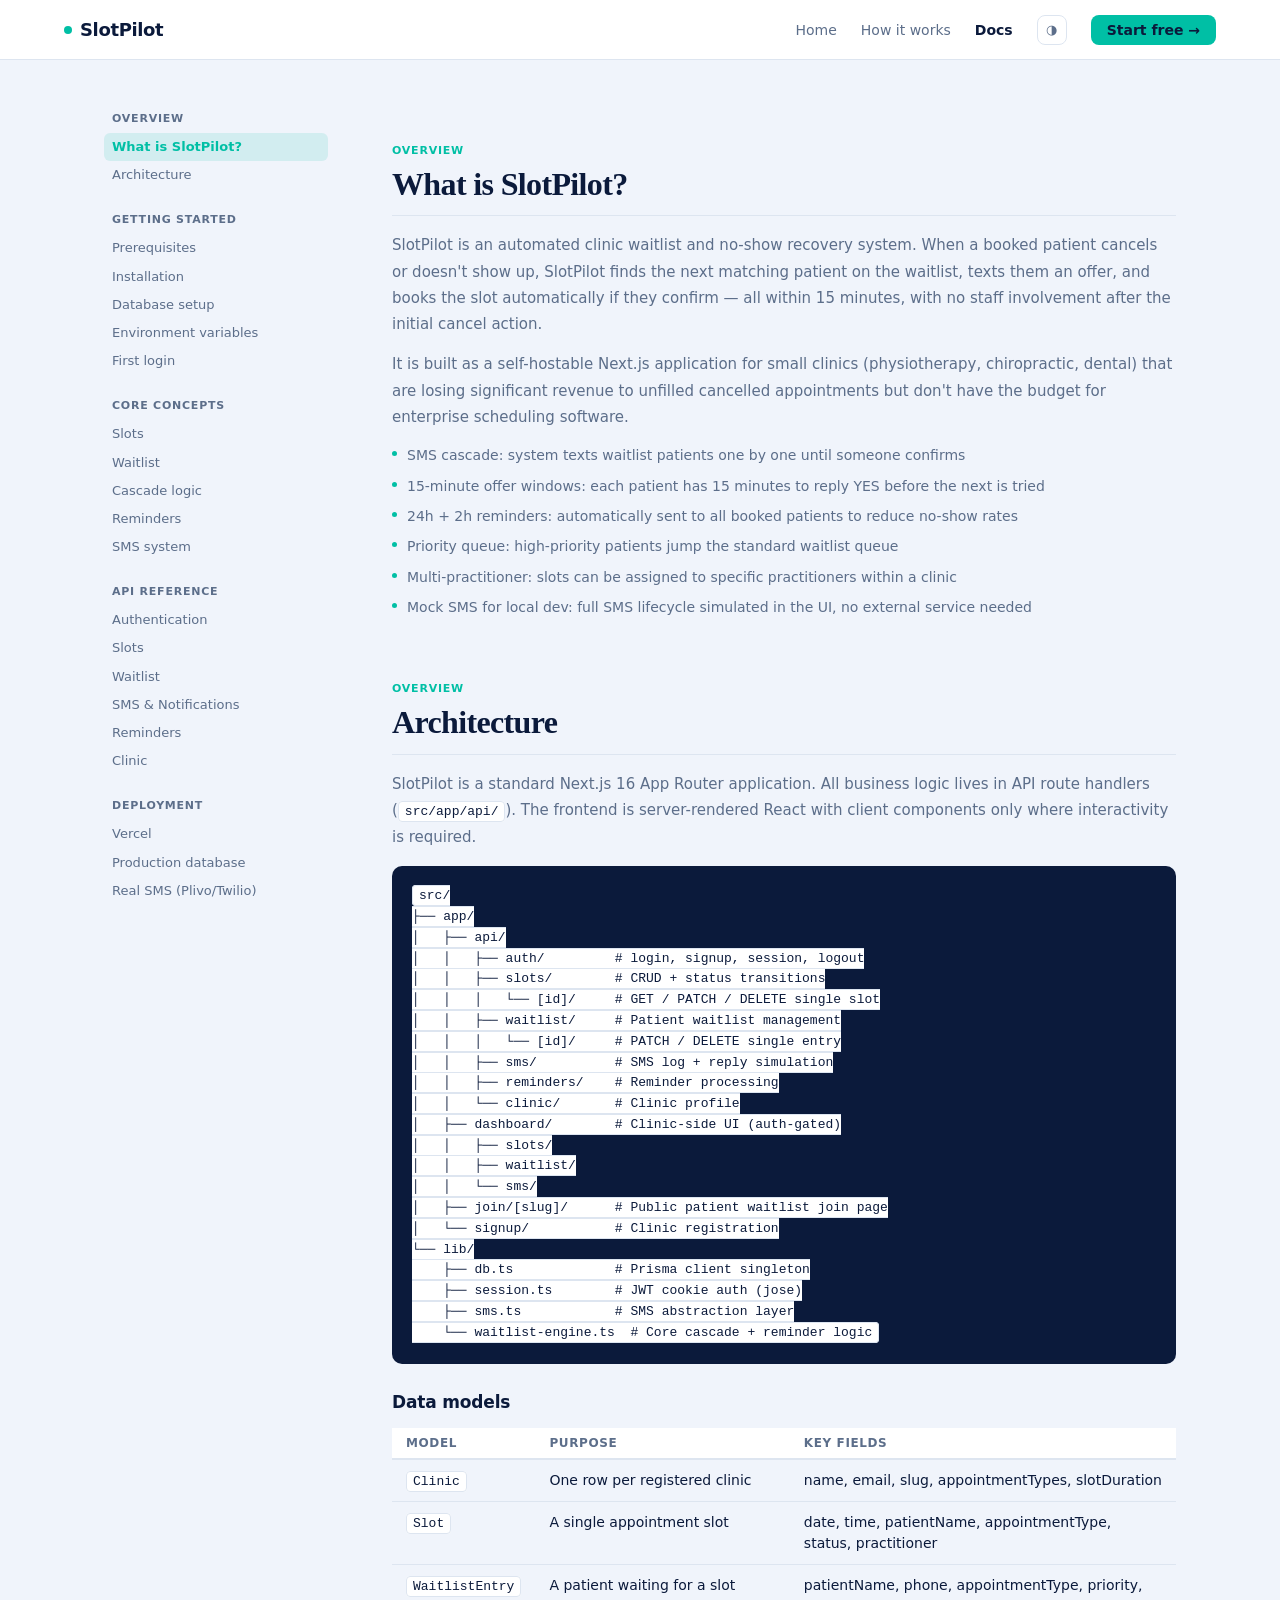
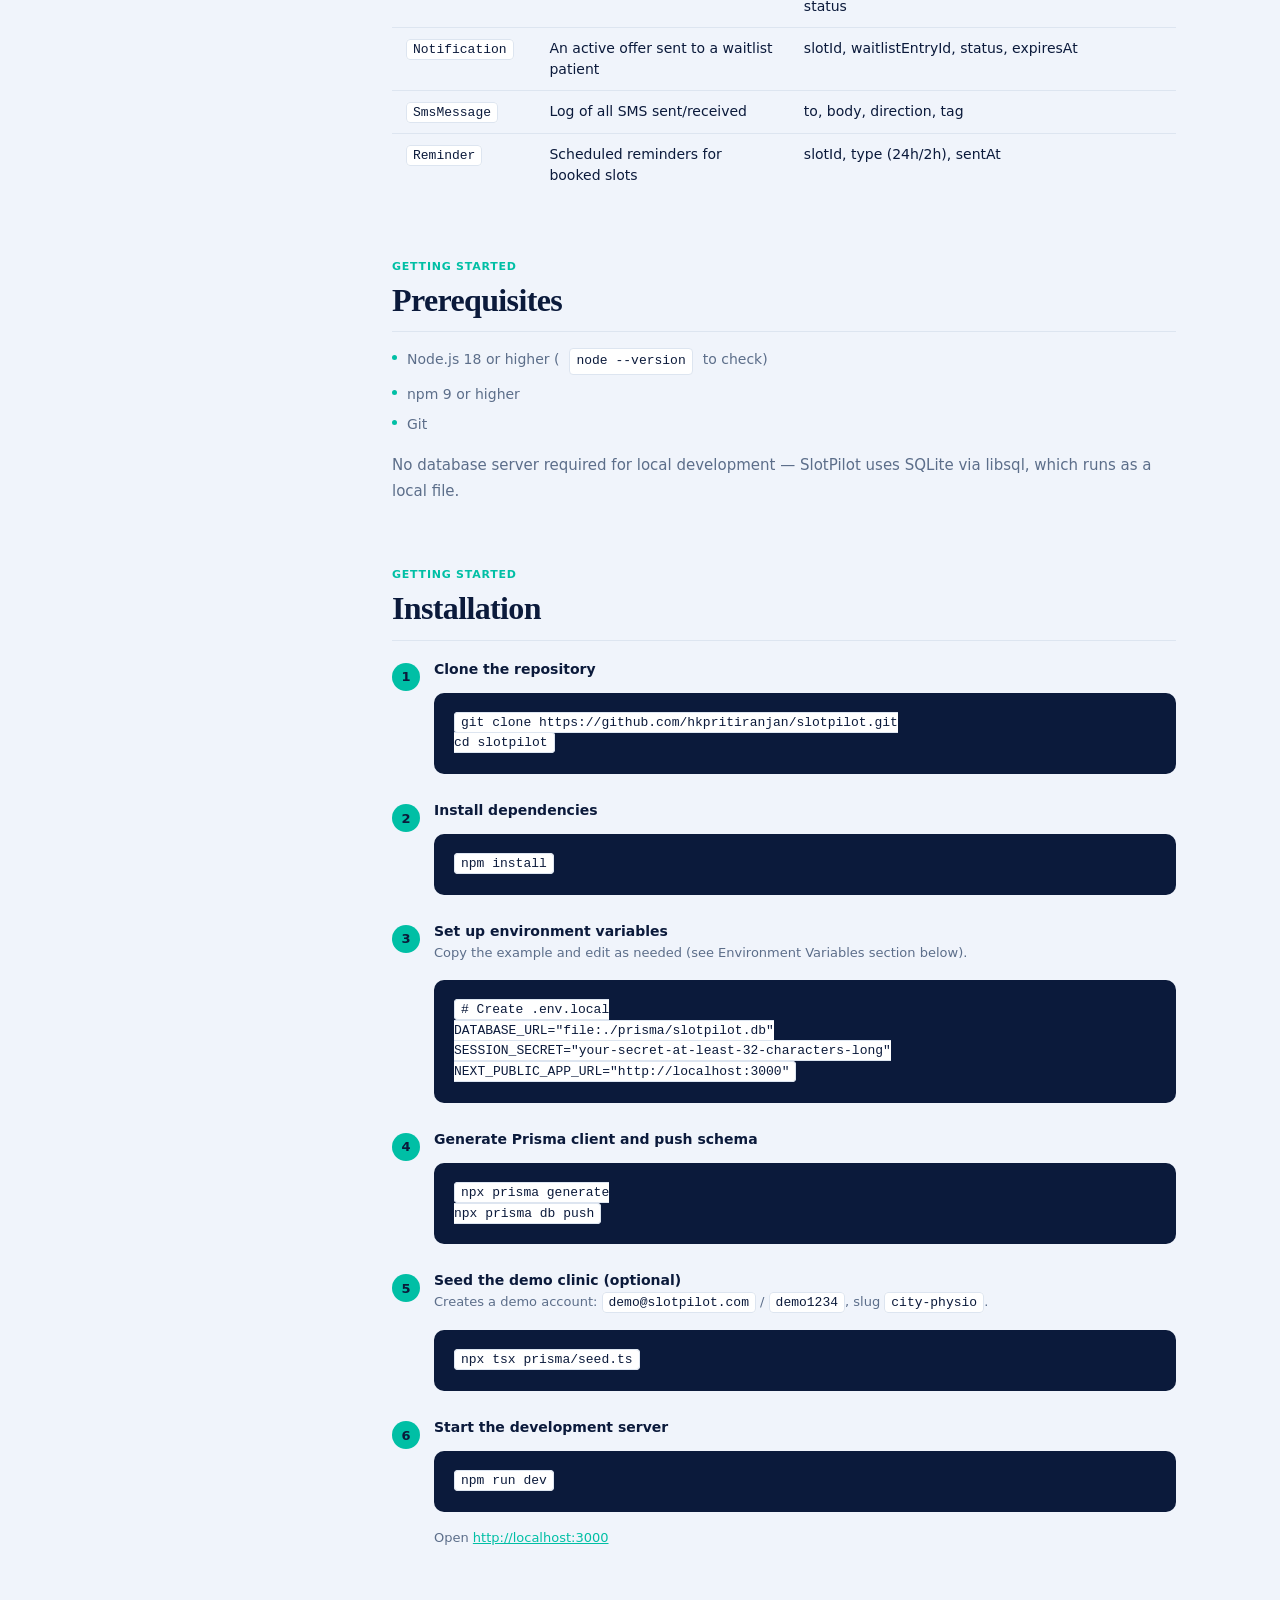
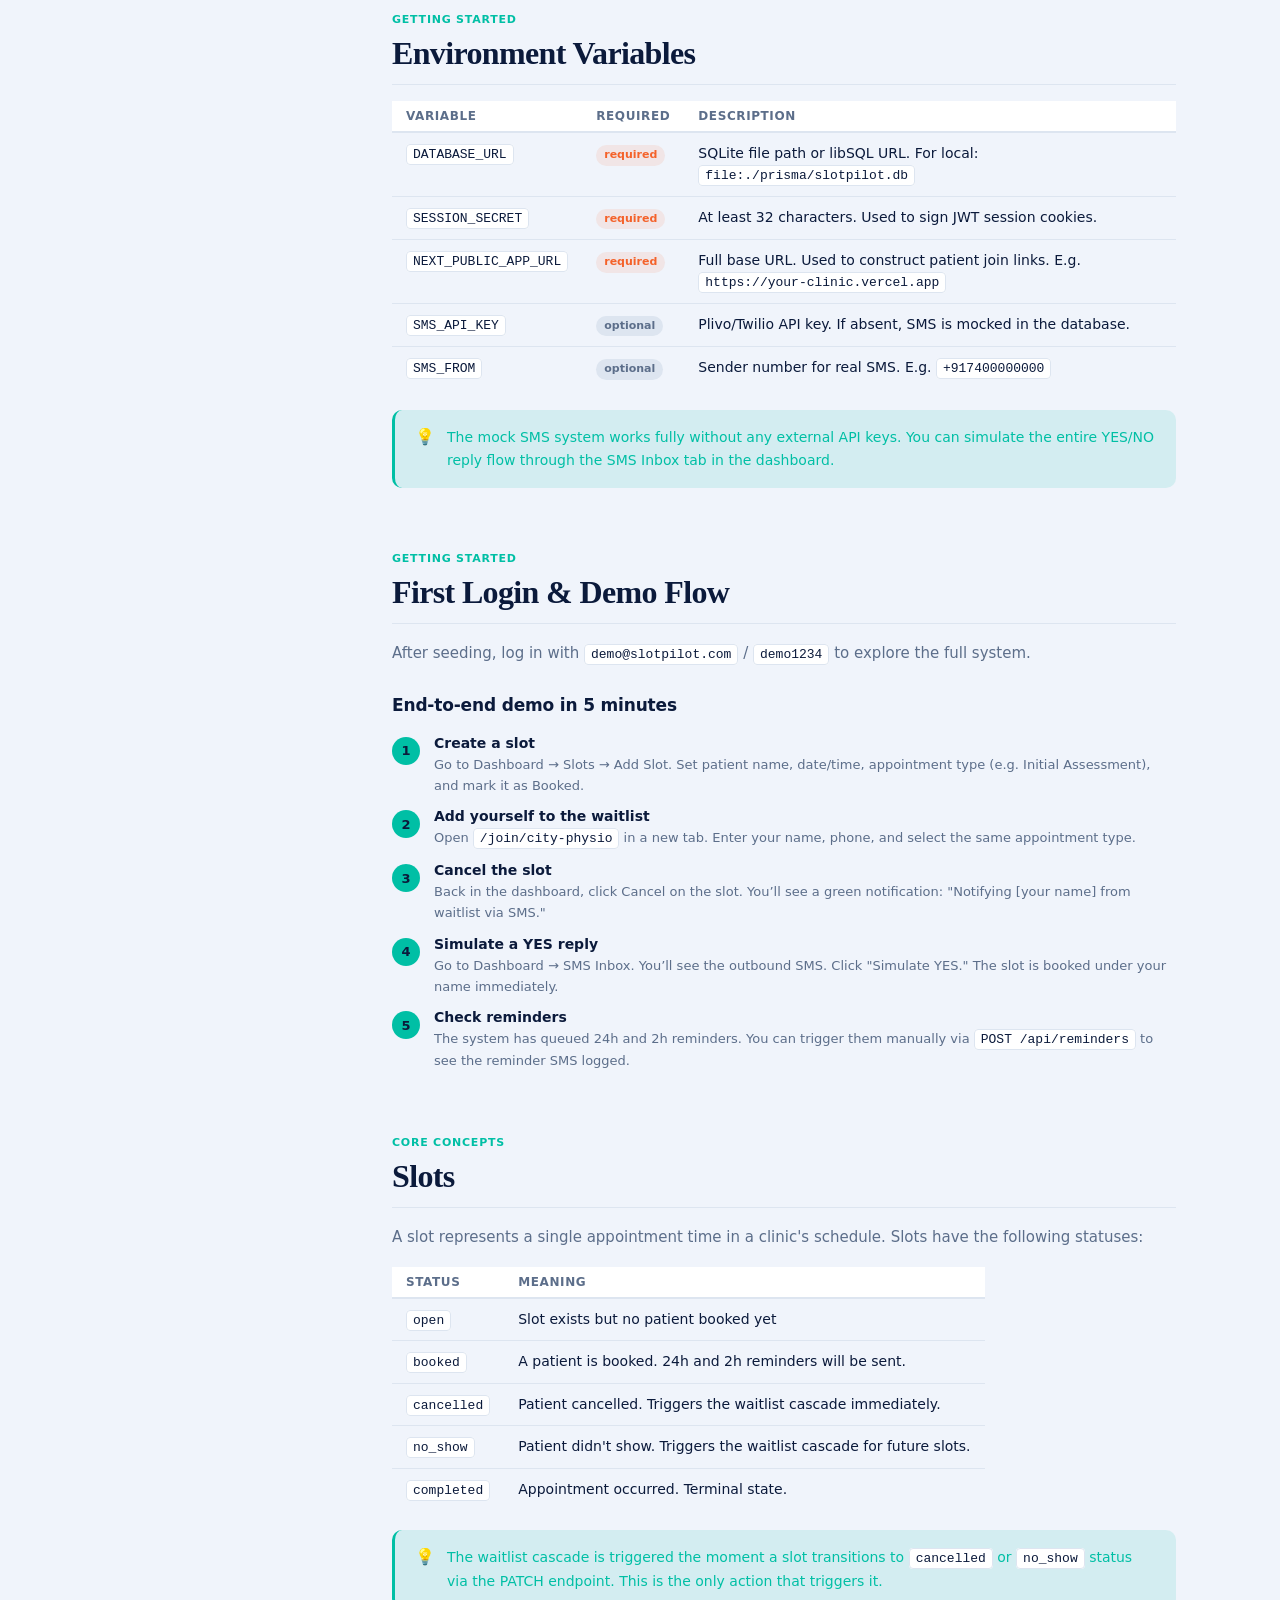
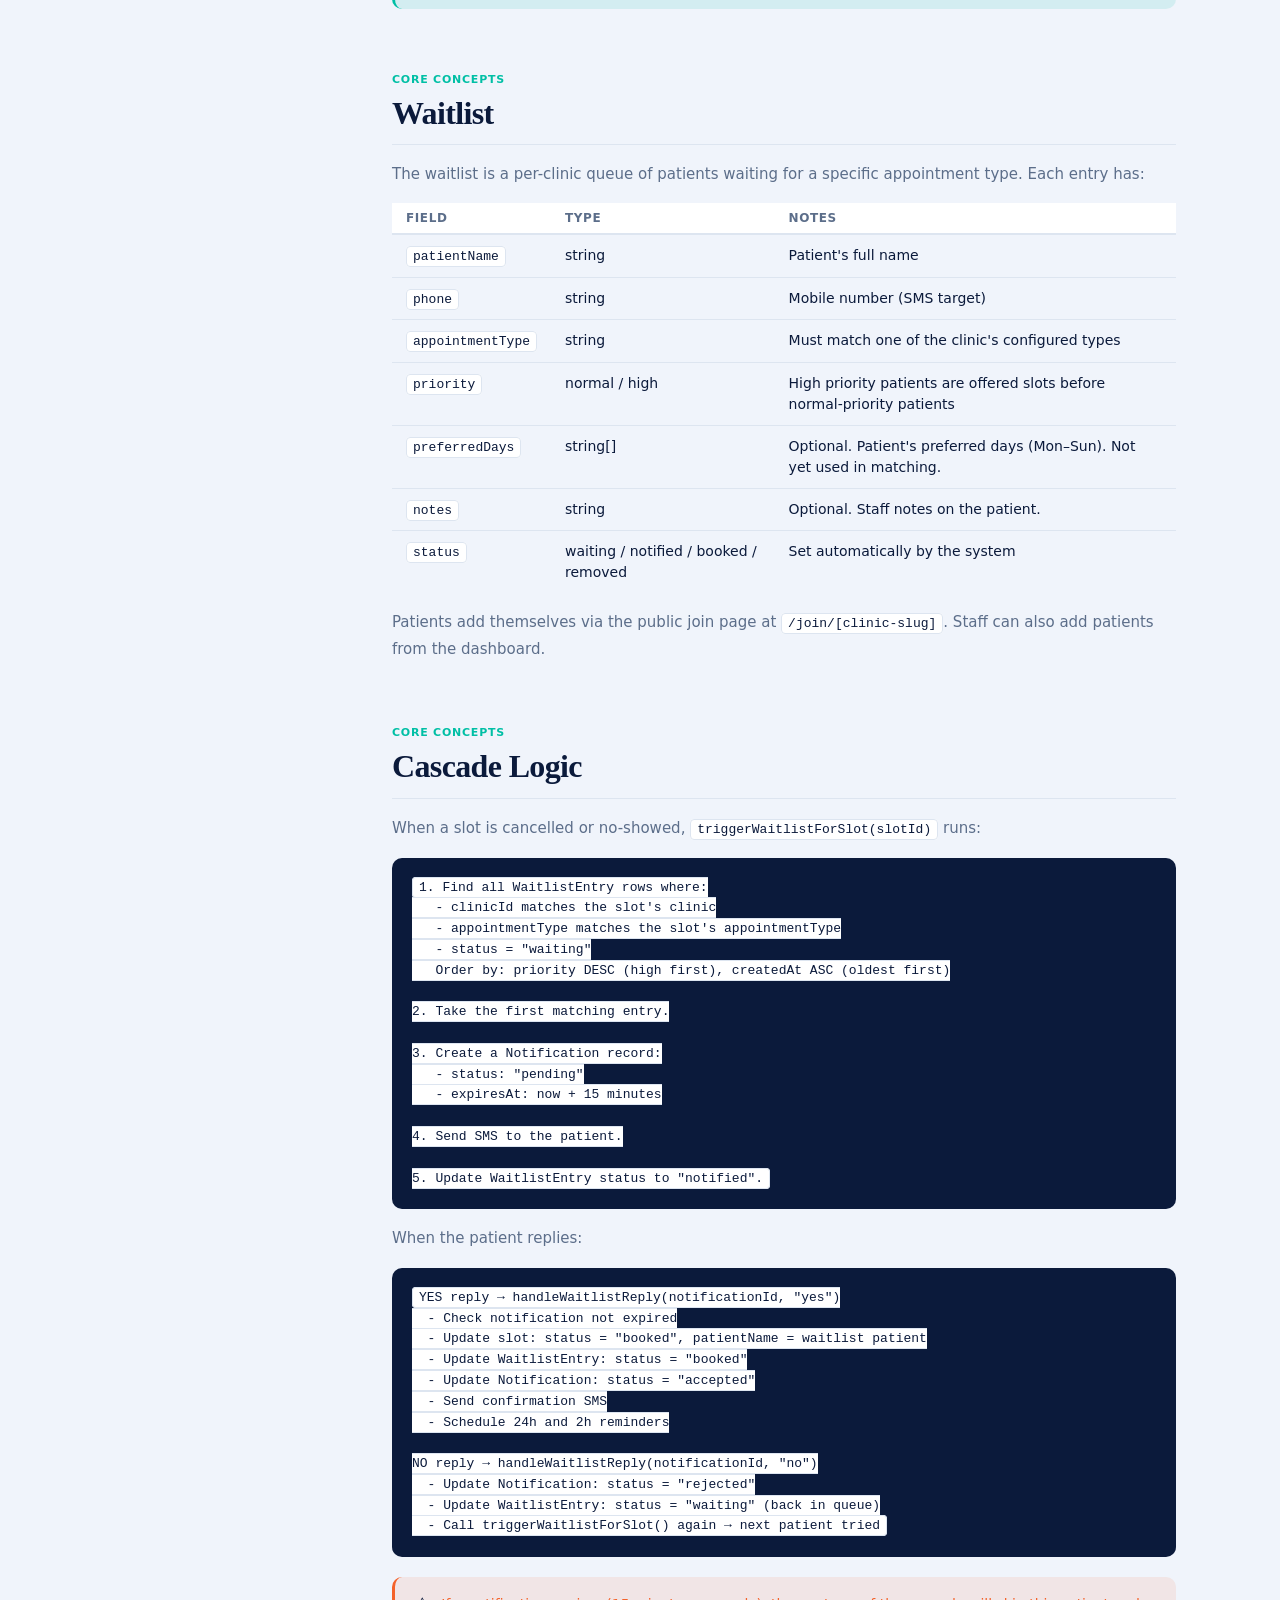
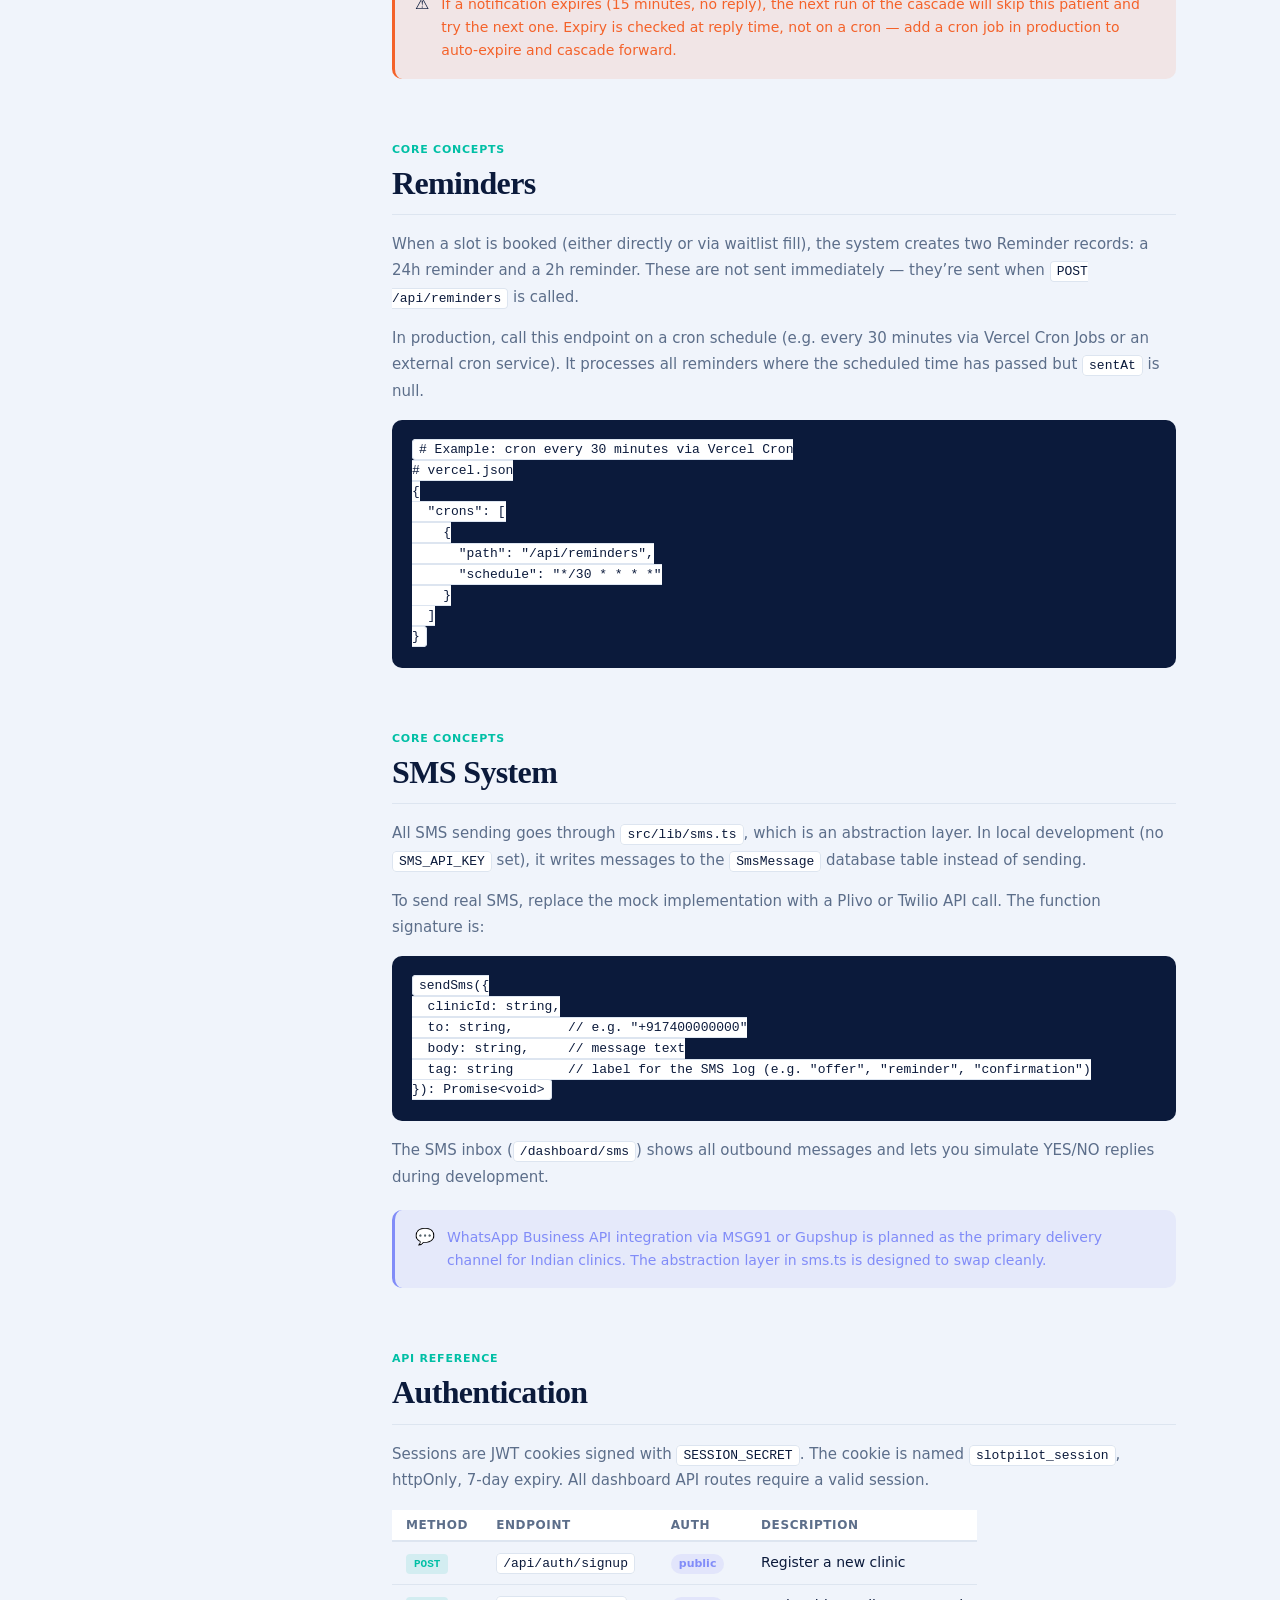
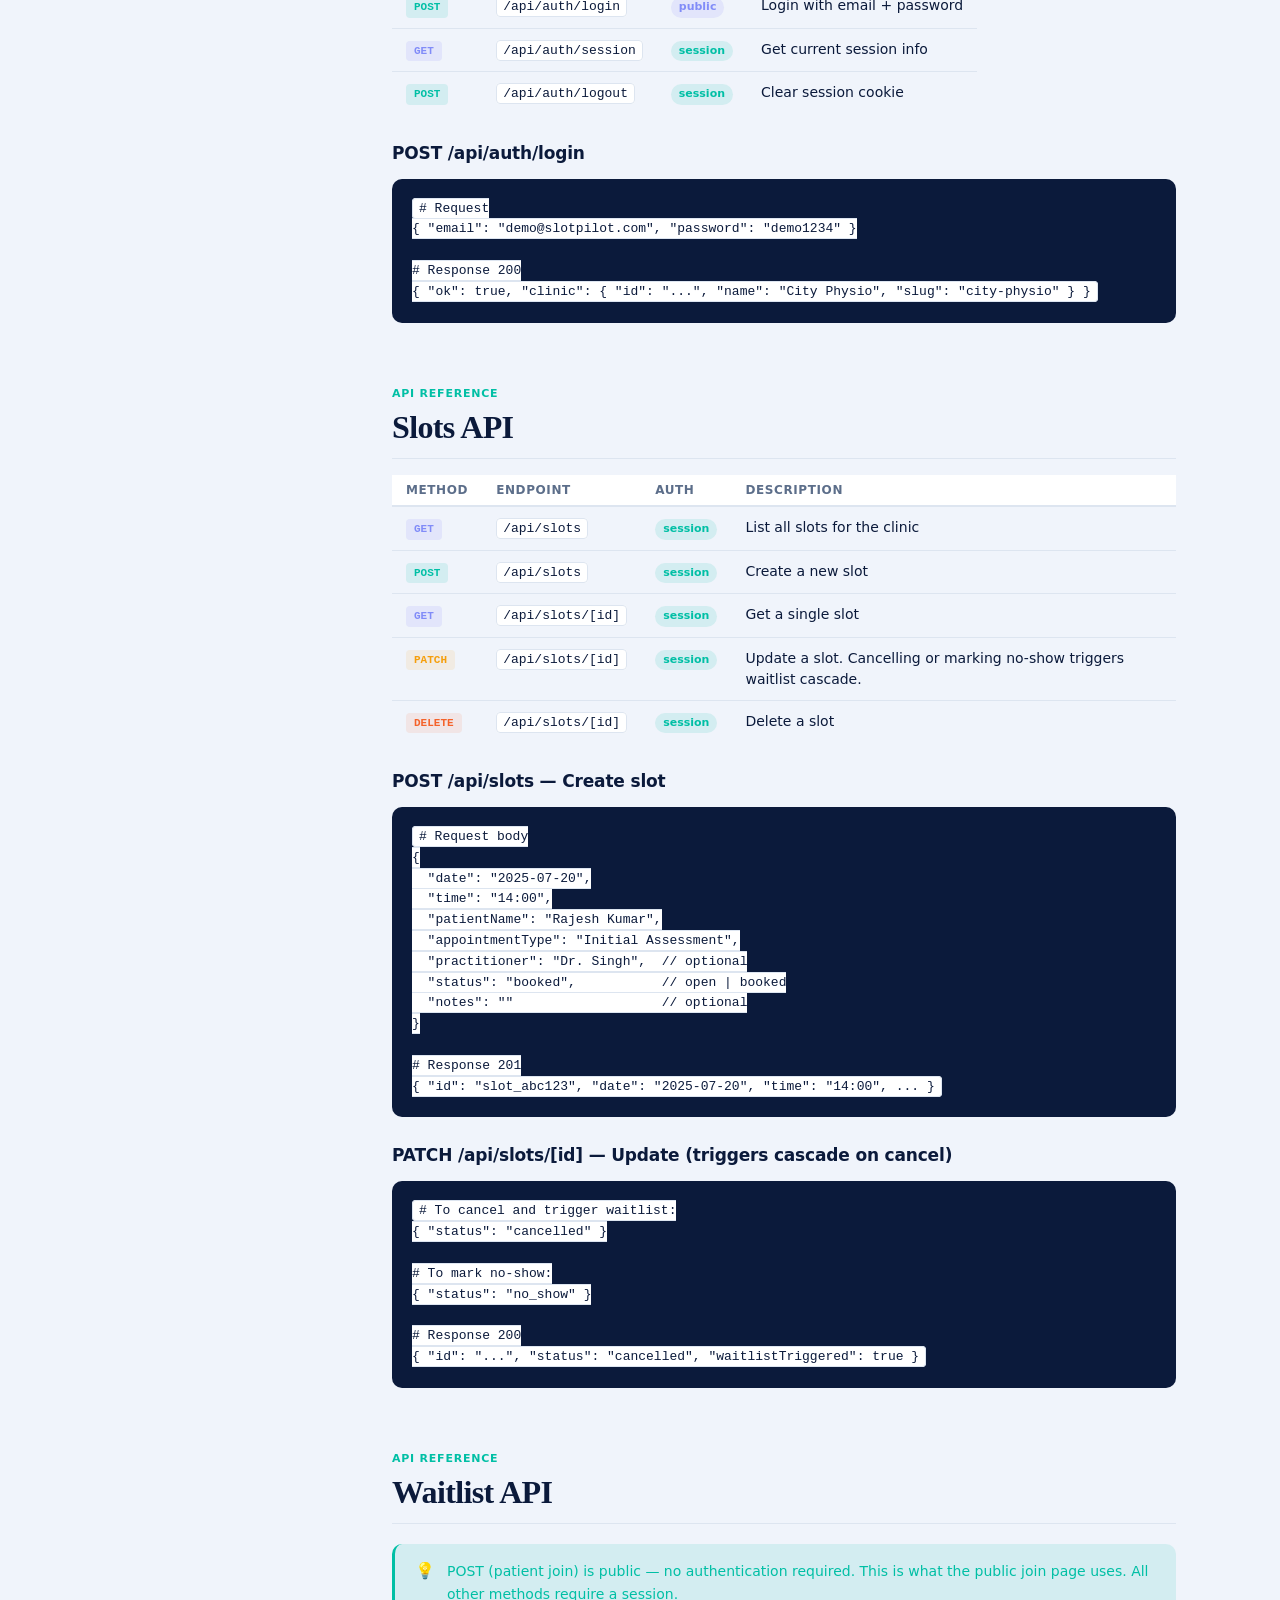
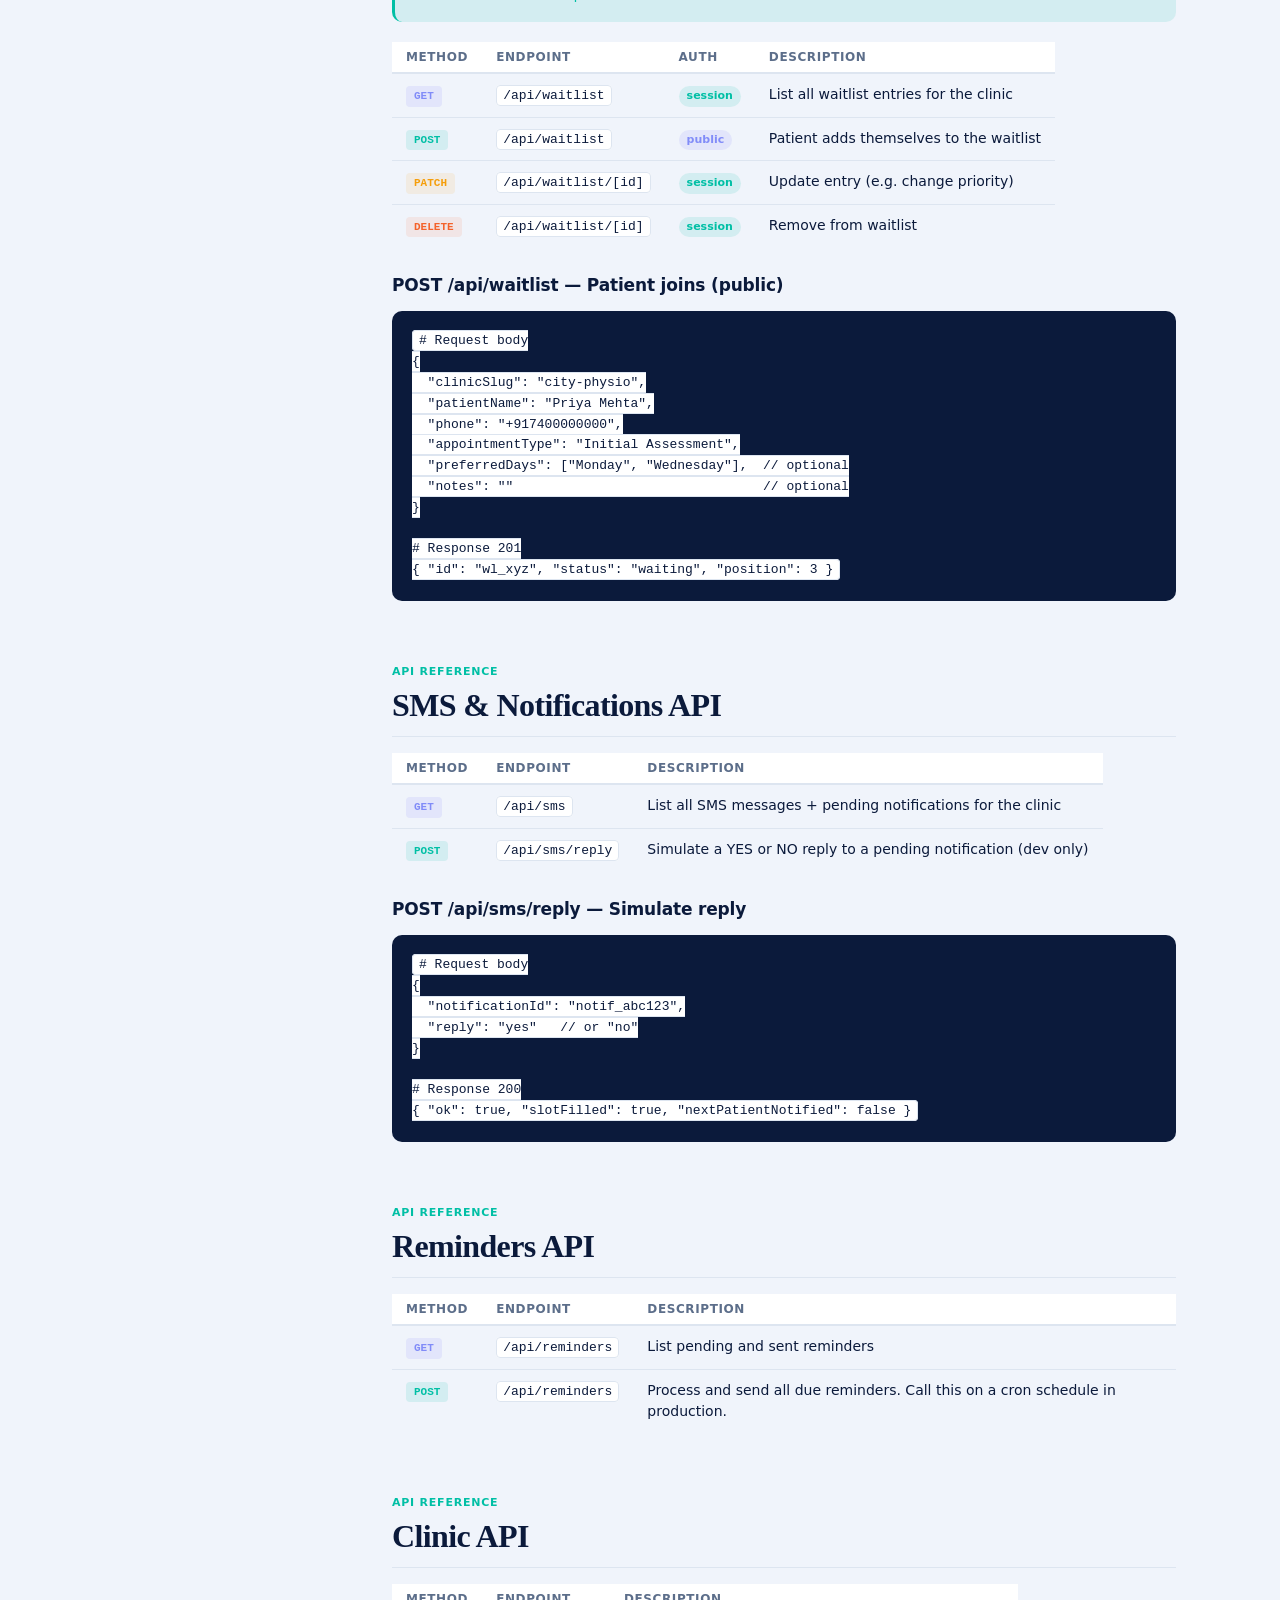
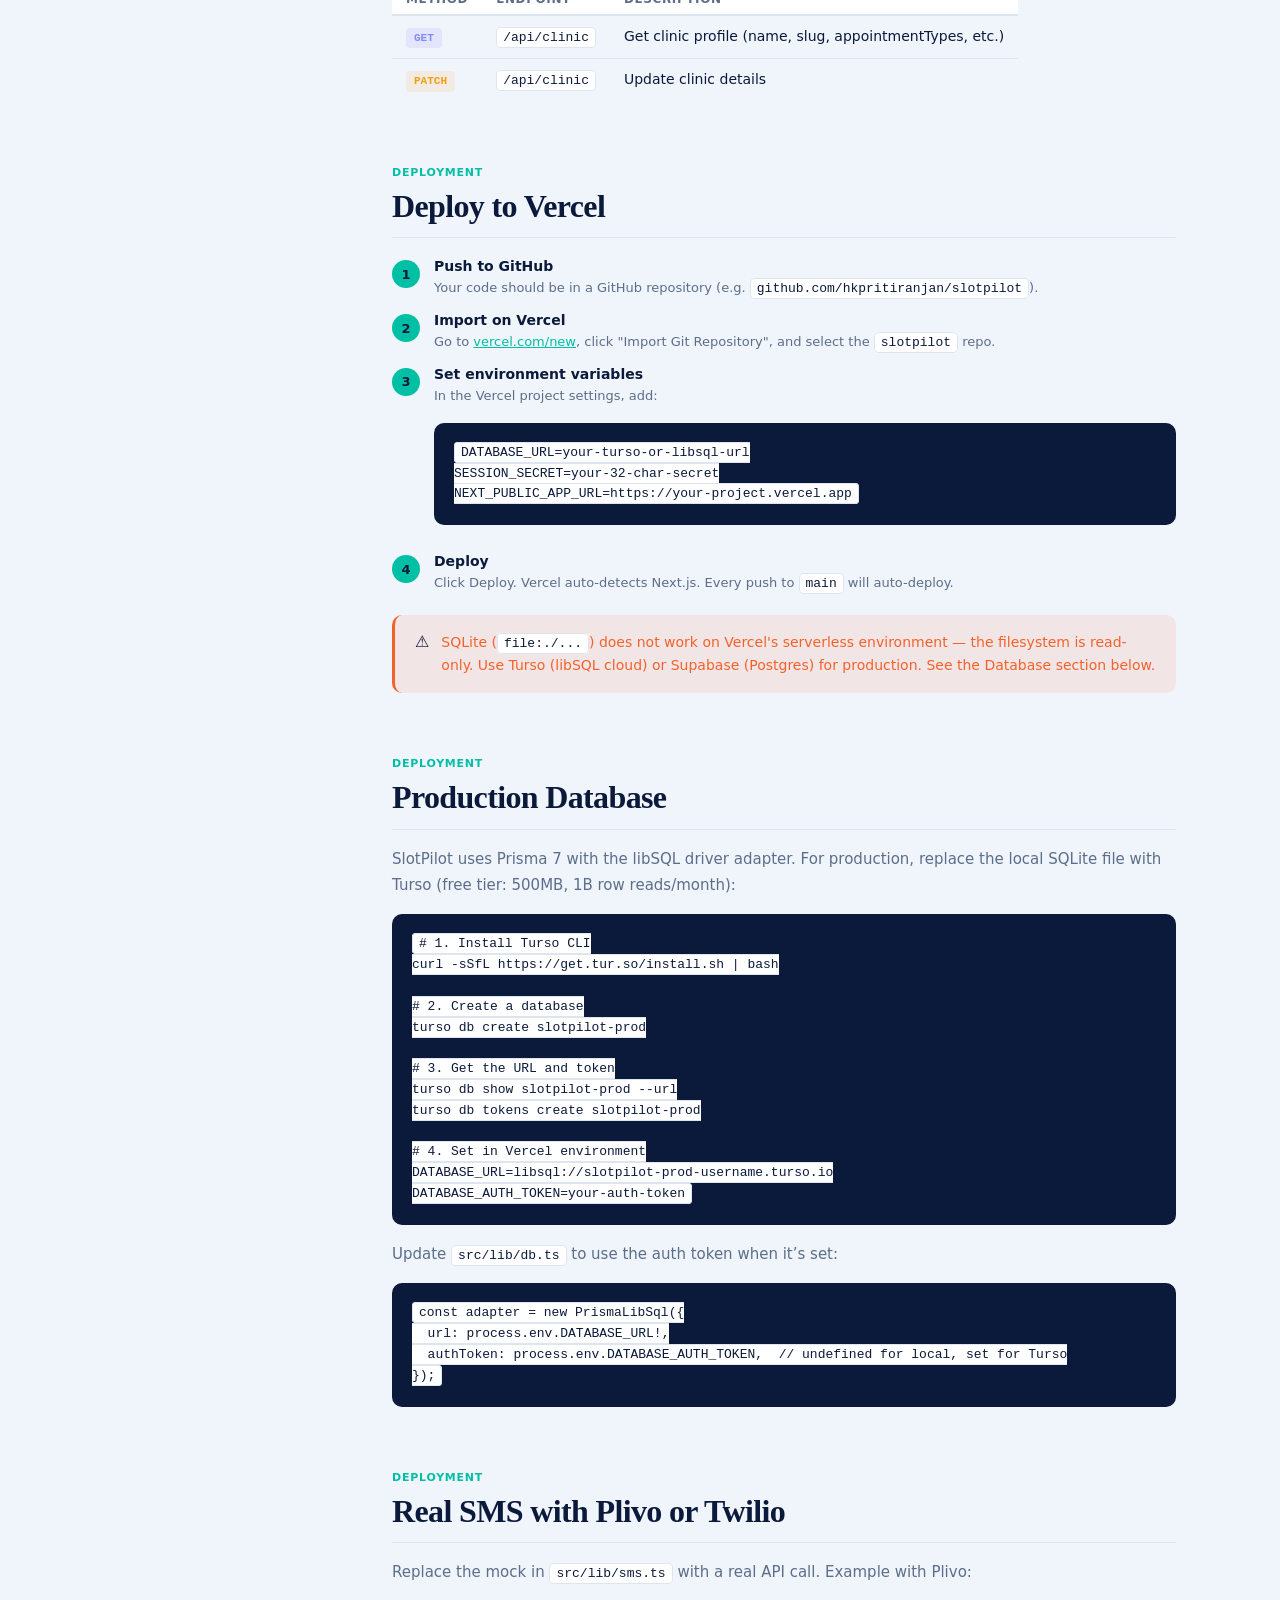
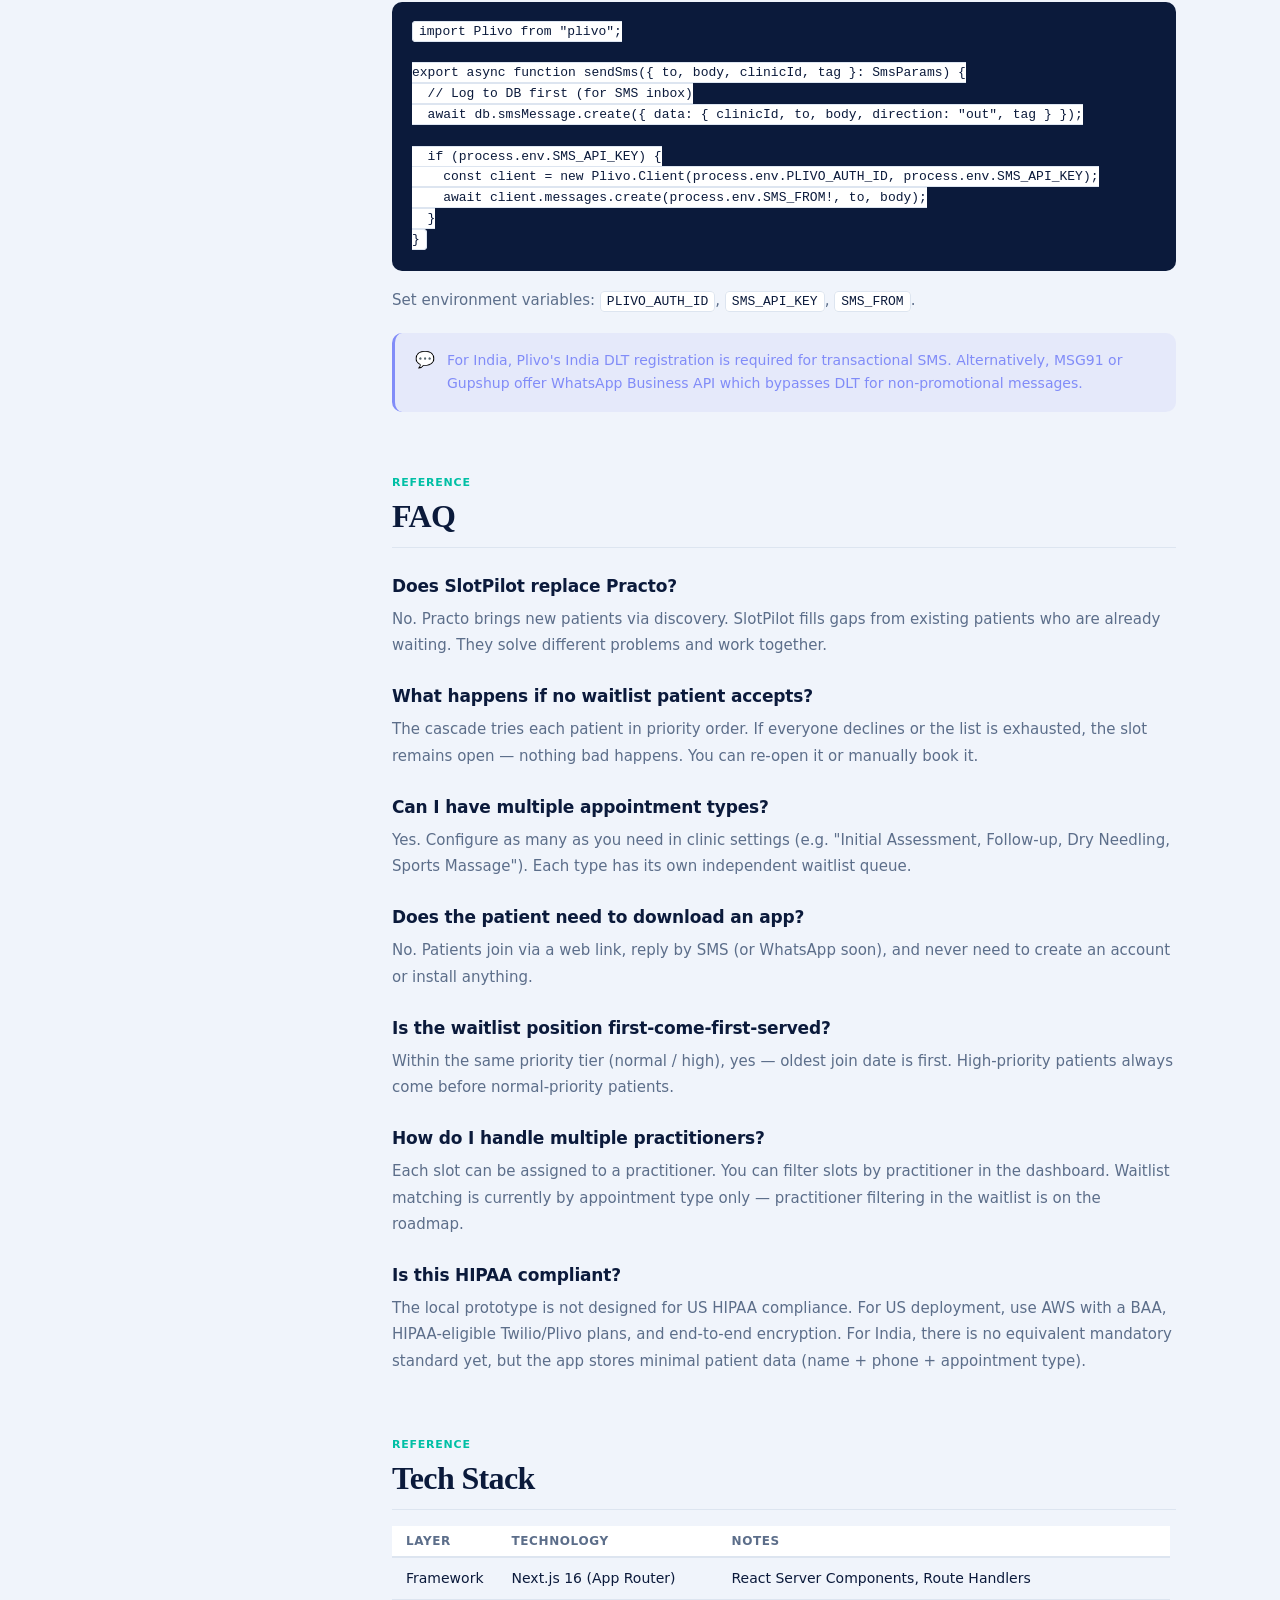
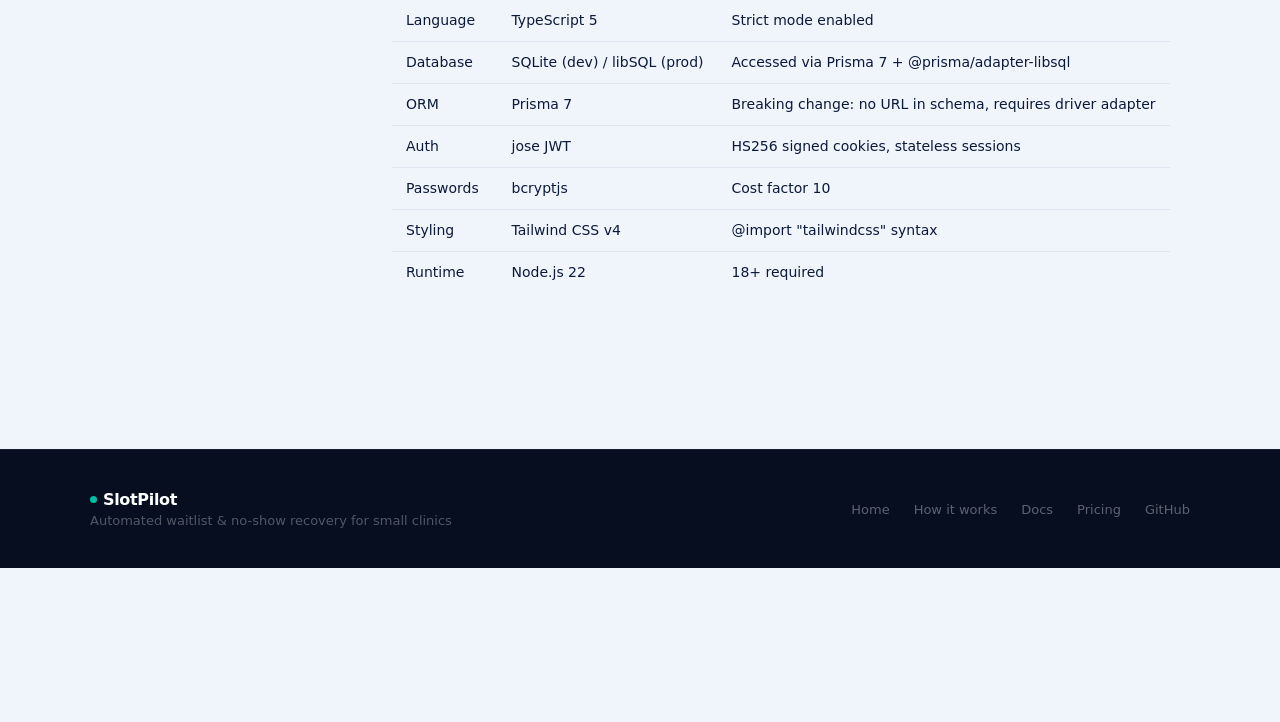
==== docs.html @ c68123bd "Initial commit: SlotPilot marketing site with landing, how-it-works, and full docs" ====
<!DOCTYPE html>
<html lang="en">
<head>
<meta charset="UTF-8">
<meta name="viewport" content="width=device-width,initial-scale=1.0">
<title>SlotPilot Documentation — Setup, API Reference & Configuration</title>
<meta name="description" content="Complete documentation for SlotPilot: installation, clinic setup, slot management, waitlist API, SMS system, reminders, and deployment guide.">
<link rel="stylesheet" href="style.css">
<style>
body{background:var(--bg);}
.docs-layout{display:grid;grid-template-columns:240px 1fr;min-height:100vh;max-width:1200px;margin:0 auto;padding:80px 5vw 60px;}
@media(max-width:860px){.docs-layout{grid-template-columns:1fr;}}

/* SIDEBAR */
.sidebar{padding-top:32px;}
.sidebar-sticky{position:sticky;top:80px;max-height:calc(100vh - 100px);overflow-y:auto;padding-right:16px;}
.sidebar-section{margin-bottom:24px;}
.sidebar-label{font-size:11px;font-weight:700;letter-spacing:0.07em;text-transform:uppercase;color:var(--ash);margin-bottom:8px;padding-left:8px;}
.sidebar-link{display:block;padding:5px 8px;border-radius:6px;font-size:13px;color:var(--ash);text-decoration:none;transition:background .15s,color .15s;line-height:1.4;}
.sidebar-link:hover{background:var(--teal-t);color:var(--teal);}
.sidebar-link.active{background:var(--teal-t);color:var(--teal);font-weight:600;}
@media(max-width:860px){.sidebar{display:none;}}

/* MOBILE NAV */
.mobile-docnav{display:none;background:var(--surface);border:1px solid var(--border);border-radius:var(--radius);padding:12px 16px;margin-bottom:24px;}
@media(max-width:860px){.mobile-docnav{display:block;}}
.mobile-docnav select{width:100%;background:transparent;border:none;font-size:14px;color:var(--ink);outline:none;cursor:pointer;}

/* DOC CONTENT */
.doc-content{padding:32px 0 32px 48px;min-width:0;}
@media(max-width:860px){.doc-content{padding:24px 0;}}
.doc-section{margin-bottom:64px;scroll-margin-top:80px;}
.doc-eyebrow{font-size:11px;font-weight:700;letter-spacing:0.07em;text-transform:uppercase;color:var(--teal);margin-bottom:8px;}
.doc-section h2{font-family:Georgia,"Times New Roman",serif;font-size:clamp(22px,3.5vw,32px);font-weight:700;color:var(--ink);letter-spacing:-0.02em;margin-bottom:16px;padding-bottom:12px;border-bottom:1px solid var(--border);line-height:1.2;}
.doc-section h3{font-size:17px;font-weight:700;color:var(--ink);margin:28px 0 10px;letter-spacing:-0.01em;}
.doc-section h4{font-size:14px;font-weight:700;color:var(--ash);text-transform:uppercase;letter-spacing:0.05em;margin:20px 0 8px;}
.doc-section p{font-size:15px;color:var(--ash);line-height:1.75;margin-bottom:14px;}
.doc-section ul{list-style:none;display:flex;flex-direction:column;gap:8px;margin-bottom:16px;}
.doc-section li{display:flex;gap:10px;align-items:flex-start;font-size:14px;color:var(--ash);line-height:1.6;}
.doc-section li::before{content:'';width:5px;height:5px;border-radius:50%;background:var(--teal);flex-shrink:0;margin-top:7px;}
.doc-section code{background:var(--surface);border:1px solid var(--border);padding:2px 6px;border-radius:4px;font-family:"SFMono-Regular",Consolas,monospace;font-size:13px;color:var(--ink);}
pre{background:var(--midnight);border-radius:10px;padding:20px;overflow-x:auto;margin:16px 0;}
pre code{background:transparent;border:none;padding:0;font-size:13px;color:#E8EEF8;line-height:1.6;}
.code-label{font-size:11px;font-weight:600;color:var(--ash);text-transform:uppercase;letter-spacing:0.05em;margin-bottom:4px;}

/* CALLOUT */
.callout{border-radius:10px;padding:16px 20px;margin:20px 0;display:flex;gap:12px;align-items:flex-start;}
.callout.tip{background:var(--teal-t);border-left:3px solid var(--teal);}
.callout.warn{background:var(--ember-t);border-left:3px solid var(--ember);}
.callout.info{background:rgba(99,102,241,0.08);border-left:3px solid #818CF8;}
.callout-icon{font-size:16px;flex-shrink:0;margin-top:1px;}
.callout-text{font-size:14px;line-height:1.65;}
.callout.tip .callout-text{color:var(--teal);}
.callout.warn .callout-text{color:var(--ember);}
.callout.info .callout-text{color:#818CF8;}

/* TABLE */
.doc-table{width:100%;border-collapse:collapse;margin:16px 0;font-size:14px;overflow-x:auto;display:block;}
.doc-table th{text-align:left;padding:8px 14px;font-size:12px;font-weight:700;text-transform:uppercase;letter-spacing:0.05em;color:var(--ash);background:var(--surface);border-bottom:2px solid var(--border);}
.doc-table td{padding:10px 14px;border-bottom:1px solid var(--border);color:var(--ink);vertical-align:top;line-height:1.5;}
.doc-table tr:last-child td{border-bottom:none;}
.method{display:inline-block;padding:2px 8px;border-radius:4px;font-size:11px;font-weight:700;font-family:monospace;}
.method.get{background:rgba(99,102,241,0.1);color:#818CF8;}
.method.post{background:var(--teal-t);color:var(--teal);}
.method.patch{background:rgba(245,158,11,0.1);color:#F59E0B;}
.method.delete{background:var(--ember-t);color:var(--ember);}

/* STEPS */
.install-steps{display:flex;flex-direction:column;gap:12px;margin:20px 0;}
.install-step{display:flex;align-items:flex-start;gap:14px;}
.install-num{width:28px;height:28px;border-radius:50%;background:var(--teal);color:var(--midnight);font-size:13px;font-weight:800;display:flex;align-items:center;justify-content:center;flex-shrink:0;margin-top:2px;}
.install-body{flex:1;}
.install-title{font-size:14px;font-weight:700;color:var(--ink);margin-bottom:4px;}
.install-desc{font-size:13px;color:var(--ash);line-height:1.6;}

/* BADGE */
.badge{display:inline-block;padding:2px 8px;border-radius:100px;font-size:11px;font-weight:600;}
.badge.required{background:var(--ember-t);color:var(--ember);}
.badge.optional{background:var(--border);color:var(--ash);}
.badge.auth{background:var(--teal-t);color:var(--teal);}
.badge.public{background:rgba(99,102,241,0.1);color:#818CF8;}
</style>
</head>
<body>
<nav id="nav" class="light-nav" style="background:rgba(255,255,255,0.97);border-color:var(--border);">
  <a class="nav-logo dark-text" href="index.html"><span class="dot"></span>SlotPilot</a>
  <div class="nav-links">
    <a class="nav-link dark-link" href="index.html">Home</a>
    <a class="nav-link dark-link" href="how-it-works.html">How it works</a>
    <a class="nav-link dark-link active" href="docs.html">Docs</a>
    <button class="nav-theme dark-btn" id="themeBtn" aria-label="Toggle theme">&#9681;</button>
    <a class="nav-cta" href="index.html#pricing">Start free &rarr;</a>
  </div>
</nav>

<div class="docs-layout">
  <!-- SIDEBAR -->
  <aside class="sidebar">
    <div class="sidebar-sticky">
      <div class="sidebar-section">
        <div class="sidebar-label">Overview</div>
        <a class="sidebar-link active" href="#overview">What is SlotPilot?</a>
        <a class="sidebar-link" href="#architecture">Architecture</a>
      </div>
      <div class="sidebar-section">
        <div class="sidebar-label">Getting Started</div>
        <a class="sidebar-link" href="#prerequisites">Prerequisites</a>
        <a class="sidebar-link" href="#installation">Installation</a>
        <a class="sidebar-link" href="#database">Database setup</a>
        <a class="sidebar-link" href="#env">Environment variables</a>
        <a class="sidebar-link" href="#first-login">First login</a>
      </div>
      <div class="sidebar-section">
        <div class="sidebar-label">Core Concepts</div>
        <a class="sidebar-link" href="#slots">Slots</a>
        <a class="sidebar-link" href="#waitlist">Waitlist</a>
        <a class="sidebar-link" href="#cascade">Cascade logic</a>
        <a class="sidebar-link" href="#reminders">Reminders</a>
        <a class="sidebar-link" href="#sms">SMS system</a>
      </div>
      <div class="sidebar-section">
        <div class="sidebar-label">API Reference</div>
        <a class="sidebar-link" href="#api-auth">Authentication</a>
        <a class="sidebar-link" href="#api-slots">Slots</a>
        <a class="sidebar-link" href="#api-waitlist">Waitlist</a>
        <a class="sidebar-link" href="#api-sms">SMS &amp; Notifications</a>
        <a class="sidebar-link" href="#api-reminders">Reminders</a>
        <a class="sidebar-link" href="#api-clinic">Clinic</a>
      </div>
      <div class="sidebar-section">
        <div class="sidebar-label">Deployment</div>
        <a class="sidebar-link" href="#deploy-vercel">Vercel</a>
        <a class="sidebar-link" href="#deploy-db">Production database</a>
        <a class="sidebar-link" href="#deploy-sms">Real SMS (Plivo/Twilio)</a>
      </div>
      <div class="sidebar-section">
        <div class="sidebar-label">Reference</div>
        <a class="sidebar-link" href="#faq">FAQ</a>
        <a class="sidebar-link" href="#stack">Tech stack</a>
      </div>
    </div>
  </aside>

  <!-- MOBILE SELECT -->
  <div style="padding-top:32px;">
  <div class="mobile-docnav">
    <select onchange="window.location.hash=this.value">
      <option value="#overview">Overview</option>
      <option value="#installation">Installation</option>
      <option value="#slots">Slots</option>
      <option value="#waitlist">Waitlist</option>
      <option value="#api-auth">API: Auth</option>
      <option value="#api-slots">API: Slots</option>
      <option value="#api-waitlist">API: Waitlist</option>
      <option value="#deploy-vercel">Deploy to Vercel</option>
      <option value="#faq">FAQ</option>
    </select>
  </div>

  <div class="doc-content">

    <!-- OVERVIEW -->
    <div class="doc-section" id="overview">
      <div class="doc-eyebrow">Overview</div>
      <h2>What is SlotPilot?</h2>
      <p>SlotPilot is an automated clinic waitlist and no-show recovery system. When a booked patient cancels or doesn't show up, SlotPilot finds the next matching patient on the waitlist, texts them an offer, and books the slot automatically if they confirm — all within 15 minutes, with no staff involvement after the initial cancel action.</p>
      <p>It is built as a self-hostable Next.js application for small clinics (physiotherapy, chiropractic, dental) that are losing significant revenue to unfilled cancelled appointments but don't have the budget for enterprise scheduling software.</p>
      <ul>
        <li>SMS cascade: system texts waitlist patients one by one until someone confirms</li>
        <li>15-minute offer windows: each patient has 15 minutes to reply YES before the next is tried</li>
        <li>24h + 2h reminders: automatically sent to all booked patients to reduce no-show rates</li>
        <li>Priority queue: high-priority patients jump the standard waitlist queue</li>
        <li>Multi-practitioner: slots can be assigned to specific practitioners within a clinic</li>
        <li>Mock SMS for local dev: full SMS lifecycle simulated in the UI, no external service needed</li>
      </ul>
    </div>

    <!-- ARCHITECTURE -->
    <div class="doc-section" id="architecture">
      <div class="doc-eyebrow">Overview</div>
      <h2>Architecture</h2>
      <p>SlotPilot is a standard Next.js 16 App Router application. All business logic lives in API route handlers (<code>src/app/api/</code>). The frontend is server-rendered React with client components only where interactivity is required.</p>
      <pre><code>src/
├── app/
│   ├── api/
│   │   ├── auth/         # login, signup, session, logout
│   │   ├── slots/        # CRUD + status transitions
│   │   │   └── [id]/     # GET / PATCH / DELETE single slot
│   │   ├── waitlist/     # Patient waitlist management
│   │   │   └── [id]/     # PATCH / DELETE single entry
│   │   ├── sms/          # SMS log + reply simulation
│   │   ├── reminders/    # Reminder processing
│   │   └── clinic/       # Clinic profile
│   ├── dashboard/        # Clinic-side UI (auth-gated)
│   │   ├── slots/
│   │   ├── waitlist/
│   │   └── sms/
│   ├── join/[slug]/      # Public patient waitlist join page
│   └── signup/           # Clinic registration
└── lib/
    ├── db.ts             # Prisma client singleton
    ├── session.ts        # JWT cookie auth (jose)
    ├── sms.ts            # SMS abstraction layer
    └── waitlist-engine.ts  # Core cascade + reminder logic</code></pre>
      <h3>Data models</h3>
      <table class="doc-table">
        <thead><tr><th>Model</th><th>Purpose</th><th>Key fields</th></tr></thead>
        <tbody>
          <tr><td><code>Clinic</code></td><td>One row per registered clinic</td><td>name, email, slug, appointmentTypes, slotDuration</td></tr>
          <tr><td><code>Slot</code></td><td>A single appointment slot</td><td>date, time, patientName, appointmentType, status, practitioner</td></tr>
          <tr><td><code>WaitlistEntry</code></td><td>A patient waiting for a slot</td><td>patientName, phone, appointmentType, priority, status</td></tr>
          <tr><td><code>Notification</code></td><td>An active offer sent to a waitlist patient</td><td>slotId, waitlistEntryId, status, expiresAt</td></tr>
          <tr><td><code>SmsMessage</code></td><td>Log of all SMS sent/received</td><td>to, body, direction, tag</td></tr>
          <tr><td><code>Reminder</code></td><td>Scheduled reminders for booked slots</td><td>slotId, type (24h/2h), sentAt</td></tr>
        </tbody>
      </table>
    </div>

    <!-- PREREQUISITES -->
    <div class="doc-section" id="prerequisites">
      <div class="doc-eyebrow">Getting Started</div>
      <h2>Prerequisites</h2>
      <ul>
        <li>Node.js 18 or higher (<code>node --version</code> to check)</li>
        <li>npm 9 or higher</li>
        <li>Git</li>
      </ul>
      <p>No database server required for local development — SlotPilot uses SQLite via libsql, which runs as a local file.</p>
    </div>

    <!-- INSTALLATION -->
    <div class="doc-section" id="installation">
      <div class="doc-eyebrow">Getting Started</div>
      <h2>Installation</h2>
      <div class="install-steps">
        <div class="install-step"><div class="install-num">1</div><div class="install-body"><div class="install-title">Clone the repository</div><pre><code>git clone https://github.com/hkpritiranjan/slotpilot.git
cd slotpilot</code></pre></div></div>
        <div class="install-step"><div class="install-num">2</div><div class="install-body"><div class="install-title">Install dependencies</div><pre><code>npm install</code></pre></div></div>
        <div class="install-step"><div class="install-num">3</div><div class="install-body"><div class="install-title">Set up environment variables</div><div class="install-desc">Copy the example and edit as needed (see Environment Variables section below).</div><pre><code># Create .env.local
DATABASE_URL="file:./prisma/slotpilot.db"
SESSION_SECRET="your-secret-at-least-32-characters-long"
NEXT_PUBLIC_APP_URL="http://localhost:3000"</code></pre></div></div>
        <div class="install-step"><div class="install-num">4</div><div class="install-body"><div class="install-title">Generate Prisma client and push schema</div><pre><code>npx prisma generate
npx prisma db push</code></pre></div></div>
        <div class="install-step"><div class="install-num">5</div><div class="install-body"><div class="install-title">Seed the demo clinic (optional)</div><div class="install-desc">Creates a demo account: <code>demo@slotpilot.com</code> / <code>demo1234</code>, slug <code>city-physio</code>.</div><pre><code>npx tsx prisma/seed.ts</code></pre></div></div>
        <div class="install-step"><div class="install-num">6</div><div class="install-body"><div class="install-title">Start the development server</div><pre><code>npm run dev</code></pre><div class="install-desc">Open <a href="http://localhost:3000" style="color:var(--teal)">http://localhost:3000</a></div></div></div>
      </div>
    </div>

    <!-- ENV -->
    <div class="doc-section" id="env">
      <div class="doc-eyebrow">Getting Started</div>
      <h2>Environment Variables</h2>
      <table class="doc-table">
        <thead><tr><th>Variable</th><th>Required</th><th>Description</th></tr></thead>
        <tbody>
          <tr><td><code>DATABASE_URL</code></td><td><span class="badge required">required</span></td><td>SQLite file path or libSQL URL. For local: <code>file:./prisma/slotpilot.db</code></td></tr>
          <tr><td><code>SESSION_SECRET</code></td><td><span class="badge required">required</span></td><td>At least 32 characters. Used to sign JWT session cookies.</td></tr>
          <tr><td><code>NEXT_PUBLIC_APP_URL</code></td><td><span class="badge required">required</span></td><td>Full base URL. Used to construct patient join links. E.g. <code>https://your-clinic.vercel.app</code></td></tr>
          <tr><td><code>SMS_API_KEY</code></td><td><span class="badge optional">optional</span></td><td>Plivo/Twilio API key. If absent, SMS is mocked in the database.</td></tr>
          <tr><td><code>SMS_FROM</code></td><td><span class="badge optional">optional</span></td><td>Sender number for real SMS. E.g. <code>+917400000000</code></td></tr>
        </tbody>
      </table>
      <div class="callout tip"><div class="callout-icon">&#128161;</div><div class="callout-text">The mock SMS system works fully without any external API keys. You can simulate the entire YES/NO reply flow through the SMS Inbox tab in the dashboard.</div></div>
    </div>

    <!-- FIRST LOGIN -->
    <div class="doc-section" id="first-login">
      <div class="doc-eyebrow">Getting Started</div>
      <h2>First Login &amp; Demo Flow</h2>
      <p>After seeding, log in with <code>demo@slotpilot.com</code> / <code>demo1234</code> to explore the full system.</p>
      <h3>End-to-end demo in 5 minutes</h3>
      <div class="install-steps">
        <div class="install-step"><div class="install-num">1</div><div class="install-body"><div class="install-title">Create a slot</div><div class="install-desc">Go to Dashboard &rarr; Slots &rarr; Add Slot. Set patient name, date/time, appointment type (e.g. Initial Assessment), and mark it as Booked.</div></div></div>
        <div class="install-step"><div class="install-num">2</div><div class="install-body"><div class="install-title">Add yourself to the waitlist</div><div class="install-desc">Open <code>/join/city-physio</code> in a new tab. Enter your name, phone, and select the same appointment type.</div></div></div>
        <div class="install-step"><div class="install-num">3</div><div class="install-body"><div class="install-title">Cancel the slot</div><div class="install-desc">Back in the dashboard, click Cancel on the slot. You&rsquo;ll see a green notification: "Notifying [your name] from waitlist via SMS."</div></div></div>
        <div class="install-step"><div class="install-num">4</div><div class="install-body"><div class="install-title">Simulate a YES reply</div><div class="install-desc">Go to Dashboard &rarr; SMS Inbox. You&rsquo;ll see the outbound SMS. Click "Simulate YES." The slot is booked under your name immediately.</div></div></div>
        <div class="install-step"><div class="install-num">5</div><div class="install-body"><div class="install-title">Check reminders</div><div class="install-desc">The system has queued 24h and 2h reminders. You can trigger them manually via <code>POST /api/reminders</code> to see the reminder SMS logged.</div></div></div>
      </div>
    </div>

    <!-- SLOTS -->
    <div class="doc-section" id="slots">
      <div class="doc-eyebrow">Core Concepts</div>
      <h2>Slots</h2>
      <p>A slot represents a single appointment time in a clinic's schedule. Slots have the following statuses:</p>
      <table class="doc-table">
        <thead><tr><th>Status</th><th>Meaning</th></tr></thead>
        <tbody>
          <tr><td><code>open</code></td><td>Slot exists but no patient booked yet</td></tr>
          <tr><td><code>booked</code></td><td>A patient is booked. 24h and 2h reminders will be sent.</td></tr>
          <tr><td><code>cancelled</code></td><td>Patient cancelled. Triggers the waitlist cascade immediately.</td></tr>
          <tr><td><code>no_show</code></td><td>Patient didn't show. Triggers the waitlist cascade for future slots.</td></tr>
          <tr><td><code>completed</code></td><td>Appointment occurred. Terminal state.</td></tr>
        </tbody>
      </table>
      <div class="callout tip"><div class="callout-icon">&#128161;</div><div class="callout-text">The waitlist cascade is triggered the moment a slot transitions to <code>cancelled</code> or <code>no_show</code> status via the PATCH endpoint. This is the only action that triggers it.</div></div>
    </div>

    <!-- WAITLIST -->
    <div class="doc-section" id="waitlist">
      <div class="doc-eyebrow">Core Concepts</div>
      <h2>Waitlist</h2>
      <p>The waitlist is a per-clinic queue of patients waiting for a specific appointment type. Each entry has:</p>
      <table class="doc-table">
        <thead><tr><th>Field</th><th>Type</th><th>Notes</th></tr></thead>
        <tbody>
          <tr><td><code>patientName</code></td><td>string</td><td>Patient's full name</td></tr>
          <tr><td><code>phone</code></td><td>string</td><td>Mobile number (SMS target)</td></tr>
          <tr><td><code>appointmentType</code></td><td>string</td><td>Must match one of the clinic's configured types</td></tr>
          <tr><td><code>priority</code></td><td>normal / high</td><td>High priority patients are offered slots before normal-priority patients</td></tr>
          <tr><td><code>preferredDays</code></td><td>string[]</td><td>Optional. Patient's preferred days (Mon–Sun). Not yet used in matching.</td></tr>
          <tr><td><code>notes</code></td><td>string</td><td>Optional. Staff notes on the patient.</td></tr>
          <tr><td><code>status</code></td><td>waiting / notified / booked / removed</td><td>Set automatically by the system</td></tr>
        </tbody>
      </table>
      <p>Patients add themselves via the public join page at <code>/join/[clinic-slug]</code>. Staff can also add patients from the dashboard.</p>
    </div>

    <!-- CASCADE -->
    <div class="doc-section" id="cascade">
      <div class="doc-eyebrow">Core Concepts</div>
      <h2>Cascade Logic</h2>
      <p>When a slot is cancelled or no-showed, <code>triggerWaitlistForSlot(slotId)</code> runs:</p>
      <pre><code>1. Find all WaitlistEntry rows where:
   - clinicId matches the slot's clinic
   - appointmentType matches the slot's appointmentType
   - status = "waiting"
   Order by: priority DESC (high first), createdAt ASC (oldest first)

2. Take the first matching entry.

3. Create a Notification record:
   - status: "pending"
   - expiresAt: now + 15 minutes

4. Send SMS to the patient.

5. Update WaitlistEntry status to "notified".</code></pre>
      <p>When the patient replies:</p>
      <pre><code>YES reply → handleWaitlistReply(notificationId, "yes")
  - Check notification not expired
  - Update slot: status = "booked", patientName = waitlist patient
  - Update WaitlistEntry: status = "booked"
  - Update Notification: status = "accepted"
  - Send confirmation SMS
  - Schedule 24h and 2h reminders

NO reply → handleWaitlistReply(notificationId, "no")
  - Update Notification: status = "rejected"
  - Update WaitlistEntry: status = "waiting" (back in queue)
  - Call triggerWaitlistForSlot() again → next patient tried</code></pre>
      <div class="callout warn"><div class="callout-icon">&#9888;</div><div class="callout-text">If a notification expires (15 minutes, no reply), the next run of the cascade will skip this patient and try the next one. Expiry is checked at reply time, not on a cron — add a cron job in production to auto-expire and cascade forward.</div></div>
    </div>

    <!-- REMINDERS -->
    <div class="doc-section" id="reminders">
      <div class="doc-eyebrow">Core Concepts</div>
      <h2>Reminders</h2>
      <p>When a slot is booked (either directly or via waitlist fill), the system creates two Reminder records: a 24h reminder and a 2h reminder. These are not sent immediately — they&rsquo;re sent when <code>POST /api/reminders</code> is called.</p>
      <p>In production, call this endpoint on a cron schedule (e.g. every 30 minutes via Vercel Cron Jobs or an external cron service). It processes all reminders where the scheduled time has passed but <code>sentAt</code> is null.</p>
      <pre><code># Example: cron every 30 minutes via Vercel Cron
# vercel.json
{
  "crons": [
    {
      "path": "/api/reminders",
      "schedule": "*/30 * * * *"
    }
  ]
}</code></pre>
    </div>

    <!-- SMS -->
    <div class="doc-section" id="sms">
      <div class="doc-eyebrow">Core Concepts</div>
      <h2>SMS System</h2>
      <p>All SMS sending goes through <code>src/lib/sms.ts</code>, which is an abstraction layer. In local development (no <code>SMS_API_KEY</code> set), it writes messages to the <code>SmsMessage</code> database table instead of sending.</p>
      <p>To send real SMS, replace the mock implementation with a Plivo or Twilio API call. The function signature is:</p>
      <pre><code>sendSms({
  clinicId: string,
  to: string,       // e.g. "+917400000000"
  body: string,     // message text
  tag: string       // label for the SMS log (e.g. "offer", "reminder", "confirmation")
}): Promise&lt;void&gt;</code></pre>
      <p>The SMS inbox (<code>/dashboard/sms</code>) shows all outbound messages and lets you simulate YES/NO replies during development.</p>
      <div class="callout info"><div class="callout-icon">&#128172;</div><div class="callout-text">WhatsApp Business API integration via MSG91 or Gupshup is planned as the primary delivery channel for Indian clinics. The abstraction layer in sms.ts is designed to swap cleanly.</div></div>
    </div>

    <!-- API AUTH -->
    <div class="doc-section" id="api-auth">
      <div class="doc-eyebrow">API Reference</div>
      <h2>Authentication</h2>
      <p>Sessions are JWT cookies signed with <code>SESSION_SECRET</code>. The cookie is named <code>slotpilot_session</code>, httpOnly, 7-day expiry. All dashboard API routes require a valid session.</p>
      <table class="doc-table">
        <thead><tr><th>Method</th><th>Endpoint</th><th>Auth</th><th>Description</th></tr></thead>
        <tbody>
          <tr><td><span class="method post">POST</span></td><td><code>/api/auth/signup</code></td><td><span class="badge public">public</span></td><td>Register a new clinic</td></tr>
          <tr><td><span class="method post">POST</span></td><td><code>/api/auth/login</code></td><td><span class="badge public">public</span></td><td>Login with email + password</td></tr>
          <tr><td><span class="method get">GET</span></td><td><code>/api/auth/session</code></td><td><span class="badge auth">session</span></td><td>Get current session info</td></tr>
          <tr><td><span class="method post">POST</span></td><td><code>/api/auth/logout</code></td><td><span class="badge auth">session</span></td><td>Clear session cookie</td></tr>
        </tbody>
      </table>
      <h3>POST /api/auth/login</h3>
      <pre><code># Request
{ "email": "demo@slotpilot.com", "password": "demo1234" }

# Response 200
{ "ok": true, "clinic": { "id": "...", "name": "City Physio", "slug": "city-physio" } }</code></pre>
    </div>

    <!-- API SLOTS -->
    <div class="doc-section" id="api-slots">
      <div class="doc-eyebrow">API Reference</div>
      <h2>Slots API</h2>
      <table class="doc-table">
        <thead><tr><th>Method</th><th>Endpoint</th><th>Auth</th><th>Description</th></tr></thead>
        <tbody>
          <tr><td><span class="method get">GET</span></td><td><code>/api/slots</code></td><td><span class="badge auth">session</span></td><td>List all slots for the clinic</td></tr>
          <tr><td><span class="method post">POST</span></td><td><code>/api/slots</code></td><td><span class="badge auth">session</span></td><td>Create a new slot</td></tr>
          <tr><td><span class="method get">GET</span></td><td><code>/api/slots/[id]</code></td><td><span class="badge auth">session</span></td><td>Get a single slot</td></tr>
          <tr><td><span class="method patch">PATCH</span></td><td><code>/api/slots/[id]</code></td><td><span class="badge auth">session</span></td><td>Update a slot. Cancelling or marking no-show triggers waitlist cascade.</td></tr>
          <tr><td><span class="method delete">DELETE</span></td><td><code>/api/slots/[id]</code></td><td><span class="badge auth">session</span></td><td>Delete a slot</td></tr>
        </tbody>
      </table>
      <h3>POST /api/slots — Create slot</h3>
      <pre><code># Request body
{
  "date": "2025-07-20",
  "time": "14:00",
  "patientName": "Rajesh Kumar",
  "appointmentType": "Initial Assessment",
  "practitioner": "Dr. Singh",  // optional
  "status": "booked",           // open | booked
  "notes": ""                   // optional
}

# Response 201
{ "id": "slot_abc123", "date": "2025-07-20", "time": "14:00", ... }</code></pre>
      <h3>PATCH /api/slots/[id] — Update (triggers cascade on cancel)</h3>
      <pre><code># To cancel and trigger waitlist:
{ "status": "cancelled" }

# To mark no-show:
{ "status": "no_show" }

# Response 200
{ "id": "...", "status": "cancelled", "waitlistTriggered": true }</code></pre>
    </div>

    <!-- API WAITLIST -->
    <div class="doc-section" id="api-waitlist">
      <div class="doc-eyebrow">API Reference</div>
      <h2>Waitlist API</h2>
      <div class="callout tip"><div class="callout-icon">&#128161;</div><div class="callout-text">POST (patient join) is public — no authentication required. This is what the public join page uses. All other methods require a session.</div></div>
      <table class="doc-table">
        <thead><tr><th>Method</th><th>Endpoint</th><th>Auth</th><th>Description</th></tr></thead>
        <tbody>
          <tr><td><span class="method get">GET</span></td><td><code>/api/waitlist</code></td><td><span class="badge auth">session</span></td><td>List all waitlist entries for the clinic</td></tr>
          <tr><td><span class="method post">POST</span></td><td><code>/api/waitlist</code></td><td><span class="badge public">public</span></td><td>Patient adds themselves to the waitlist</td></tr>
          <tr><td><span class="method patch">PATCH</span></td><td><code>/api/waitlist/[id]</code></td><td><span class="badge auth">session</span></td><td>Update entry (e.g. change priority)</td></tr>
          <tr><td><span class="method delete">DELETE</span></td><td><code>/api/waitlist/[id]</code></td><td><span class="badge auth">session</span></td><td>Remove from waitlist</td></tr>
        </tbody>
      </table>
      <h3>POST /api/waitlist — Patient joins (public)</h3>
      <pre><code># Request body
{
  "clinicSlug": "city-physio",
  "patientName": "Priya Mehta",
  "phone": "+917400000000",
  "appointmentType": "Initial Assessment",
  "preferredDays": ["Monday", "Wednesday"],  // optional
  "notes": ""                                // optional
}

# Response 201
{ "id": "wl_xyz", "status": "waiting", "position": 3 }</code></pre>
    </div>

    <!-- API SMS -->
    <div class="doc-section" id="api-sms">
      <div class="doc-eyebrow">API Reference</div>
      <h2>SMS &amp; Notifications API</h2>
      <table class="doc-table">
        <thead><tr><th>Method</th><th>Endpoint</th><th>Description</th></tr></thead>
        <tbody>
          <tr><td><span class="method get">GET</span></td><td><code>/api/sms</code></td><td>List all SMS messages + pending notifications for the clinic</td></tr>
          <tr><td><span class="method post">POST</span></td><td><code>/api/sms/reply</code></td><td>Simulate a YES or NO reply to a pending notification (dev only)</td></tr>
        </tbody>
      </table>
      <h3>POST /api/sms/reply — Simulate reply</h3>
      <pre><code># Request body
{
  "notificationId": "notif_abc123",
  "reply": "yes"   // or "no"
}

# Response 200
{ "ok": true, "slotFilled": true, "nextPatientNotified": false }</code></pre>
    </div>

    <!-- API REMINDERS -->
    <div class="doc-section" id="api-reminders">
      <div class="doc-eyebrow">API Reference</div>
      <h2>Reminders API</h2>
      <table class="doc-table">
        <thead><tr><th>Method</th><th>Endpoint</th><th>Description</th></tr></thead>
        <tbody>
          <tr><td><span class="method get">GET</span></td><td><code>/api/reminders</code></td><td>List pending and sent reminders</td></tr>
          <tr><td><span class="method post">POST</span></td><td><code>/api/reminders</code></td><td>Process and send all due reminders. Call this on a cron schedule in production.</td></tr>
        </tbody>
      </table>
    </div>

    <!-- API CLINIC -->
    <div class="doc-section" id="api-clinic">
      <div class="doc-eyebrow">API Reference</div>
      <h2>Clinic API</h2>
      <table class="doc-table">
        <thead><tr><th>Method</th><th>Endpoint</th><th>Description</th></tr></thead>
        <tbody>
          <tr><td><span class="method get">GET</span></td><td><code>/api/clinic</code></td><td>Get clinic profile (name, slug, appointmentTypes, etc.)</td></tr>
          <tr><td><span class="method patch">PATCH</span></td><td><code>/api/clinic</code></td><td>Update clinic details</td></tr>
        </tbody>
      </table>
    </div>

    <!-- DEPLOY VERCEL -->
    <div class="doc-section" id="deploy-vercel">
      <div class="doc-eyebrow">Deployment</div>
      <h2>Deploy to Vercel</h2>
      <div class="install-steps">
        <div class="install-step"><div class="install-num">1</div><div class="install-body"><div class="install-title">Push to GitHub</div><div class="install-desc">Your code should be in a GitHub repository (e.g. <code>github.com/hkpritiranjan/slotpilot</code>).</div></div></div>
        <div class="install-step"><div class="install-num">2</div><div class="install-body"><div class="install-title">Import on Vercel</div><div class="install-desc">Go to <a href="https://vercel.com/new" style="color:var(--teal)" target="_blank">vercel.com/new</a>, click "Import Git Repository", and select the <code>slotpilot</code> repo.</div></div></div>
        <div class="install-step"><div class="install-num">3</div><div class="install-body"><div class="install-title">Set environment variables</div><div class="install-desc">In the Vercel project settings, add:</div><pre><code>DATABASE_URL=your-turso-or-libsql-url
SESSION_SECRET=your-32-char-secret
NEXT_PUBLIC_APP_URL=https://your-project.vercel.app</code></pre></div></div>
        <div class="install-step"><div class="install-num">4</div><div class="install-body"><div class="install-title">Deploy</div><div class="install-desc">Click Deploy. Vercel auto-detects Next.js. Every push to <code>main</code> will auto-deploy.</div></div></div>
      </div>
      <div class="callout warn"><div class="callout-icon">&#9888;</div><div class="callout-text">SQLite (<code>file:./...</code>) does not work on Vercel's serverless environment — the filesystem is read-only. Use Turso (libSQL cloud) or Supabase (Postgres) for production. See the Database section below.</div></div>
    </div>

    <!-- DEPLOY DB -->
    <div class="doc-section" id="deploy-db">
      <div class="doc-eyebrow">Deployment</div>
      <h2>Production Database</h2>
      <p>SlotPilot uses Prisma 7 with the libSQL driver adapter. For production, replace the local SQLite file with Turso (free tier: 500MB, 1B row reads/month):</p>
      <pre><code># 1. Install Turso CLI
curl -sSfL https://get.tur.so/install.sh | bash

# 2. Create a database
turso db create slotpilot-prod

# 3. Get the URL and token
turso db show slotpilot-prod --url
turso db tokens create slotpilot-prod

# 4. Set in Vercel environment
DATABASE_URL=libsql://slotpilot-prod-username.turso.io
DATABASE_AUTH_TOKEN=your-auth-token</code></pre>
      <p>Update <code>src/lib/db.ts</code> to use the auth token when it&rsquo;s set:</p>
      <pre><code>const adapter = new PrismaLibSql({
  url: process.env.DATABASE_URL!,
  authToken: process.env.DATABASE_AUTH_TOKEN,  // undefined for local, set for Turso
});</code></pre>
    </div>

    <!-- DEPLOY SMS -->
    <div class="doc-section" id="deploy-sms">
      <div class="doc-eyebrow">Deployment</div>
      <h2>Real SMS with Plivo or Twilio</h2>
      <p>Replace the mock in <code>src/lib/sms.ts</code> with a real API call. Example with Plivo:</p>
      <pre><code>import Plivo from "plivo";

export async function sendSms({ to, body, clinicId, tag }: SmsParams) {
  // Log to DB first (for SMS inbox)
  await db.smsMessage.create({ data: { clinicId, to, body, direction: "out", tag } });

  if (process.env.SMS_API_KEY) {
    const client = new Plivo.Client(process.env.PLIVO_AUTH_ID, process.env.SMS_API_KEY);
    await client.messages.create(process.env.SMS_FROM!, to, body);
  }
}</code></pre>
      <p>Set environment variables: <code>PLIVO_AUTH_ID</code>, <code>SMS_API_KEY</code>, <code>SMS_FROM</code>.</p>
      <div class="callout info"><div class="callout-icon">&#128172;</div><div class="callout-text">For India, Plivo's India DLT registration is required for transactional SMS. Alternatively, MSG91 or Gupshup offer WhatsApp Business API which bypasses DLT for non-promotional messages.</div></div>
    </div>

    <!-- FAQ -->
    <div class="doc-section" id="faq">
      <div class="doc-eyebrow">Reference</div>
      <h2>FAQ</h2>
      <h3>Does SlotPilot replace Practo?</h3>
      <p>No. Practo brings new patients via discovery. SlotPilot fills gaps from existing patients who are already waiting. They solve different problems and work together.</p>
      <h3>What happens if no waitlist patient accepts?</h3>
      <p>The cascade tries each patient in priority order. If everyone declines or the list is exhausted, the slot remains open — nothing bad happens. You can re-open it or manually book it.</p>
      <h3>Can I have multiple appointment types?</h3>
      <p>Yes. Configure as many as you need in clinic settings (e.g. "Initial Assessment, Follow-up, Dry Needling, Sports Massage"). Each type has its own independent waitlist queue.</p>
      <h3>Does the patient need to download an app?</h3>
      <p>No. Patients join via a web link, reply by SMS (or WhatsApp soon), and never need to create an account or install anything.</p>
      <h3>Is the waitlist position first-come-first-served?</h3>
      <p>Within the same priority tier (normal / high), yes — oldest join date is first. High-priority patients always come before normal-priority patients.</p>
      <h3>How do I handle multiple practitioners?</h3>
      <p>Each slot can be assigned to a practitioner. You can filter slots by practitioner in the dashboard. Waitlist matching is currently by appointment type only — practitioner filtering in the waitlist is on the roadmap.</p>
      <h3>Is this HIPAA compliant?</h3>
      <p>The local prototype is not designed for US HIPAA compliance. For US deployment, use AWS with a BAA, HIPAA-eligible Twilio/Plivo plans, and end-to-end encryption. For India, there is no equivalent mandatory standard yet, but the app stores minimal patient data (name + phone + appointment type).</p>
    </div>

    <!-- STACK -->
    <div class="doc-section" id="stack">
      <div class="doc-eyebrow">Reference</div>
      <h2>Tech Stack</h2>
      <table class="doc-table">
        <thead><tr><th>Layer</th><th>Technology</th><th>Notes</th></tr></thead>
        <tbody>
          <tr><td>Framework</td><td>Next.js 16 (App Router)</td><td>React Server Components, Route Handlers</td></tr>
          <tr><td>Language</td><td>TypeScript 5</td><td>Strict mode enabled</td></tr>
          <tr><td>Database</td><td>SQLite (dev) / libSQL (prod)</td><td>Accessed via Prisma 7 + @prisma/adapter-libsql</td></tr>
          <tr><td>ORM</td><td>Prisma 7</td><td>Breaking change: no URL in schema, requires driver adapter</td></tr>
          <tr><td>Auth</td><td>jose JWT</td><td>HS256 signed cookies, stateless sessions</td></tr>
          <tr><td>Passwords</td><td>bcryptjs</td><td>Cost factor 10</td></tr>
          <tr><td>Styling</td><td>Tailwind CSS v4</td><td>@import "tailwindcss" syntax</td></tr>
          <tr><td>Runtime</td><td>Node.js 22</td><td>18+ required</td></tr>
        </tbody>
      </table>
    </div>

  </div>
  </div>
</div>

<footer>
  <div class="footer-inner">
    <div><div class="footer-logo"><span class="footer-dot"></span>SlotPilot</div><div class="footer-tagline">Automated waitlist &amp; no-show recovery for small clinics</div></div>
    <div class="footer-links">
      <a class="footer-link" href="index.html">Home</a>
      <a class="footer-link" href="how-it-works.html">How it works</a>
      <a class="footer-link" href="docs.html">Docs</a>
      <a class="footer-link" href="index.html#pricing">Pricing</a>
      <a class="footer-link" href="https://github.com/hkpritiranjan/slotpilot" target="_blank" rel="noopener">GitHub</a>
    </div>
  </div>
</footer>
<script>
const root=document.documentElement,themeBtn=document.getElementById('themeBtn');
const stored=localStorage.getItem('sp-theme');if(stored)root.dataset.theme=stored;
themeBtn.addEventListener('click',()=>{const c=root.dataset.theme,s=window.matchMedia('(prefers-color-scheme:dark)').matches?'dark':'light',n=!c?(s==='dark'?'light':'dark'):c==='dark'?'light':'dark';root.dataset.theme=n;localStorage.setItem('sp-theme',n);});
// Sidebar active link on scroll
const sections=document.querySelectorAll('.doc-section');
const links=document.querySelectorAll('.sidebar-link');
const obs=new IntersectionObserver((entries)=>{entries.forEach(e=>{if(e.isIntersecting){const id=e.target.id;links.forEach(l=>{l.classList.toggle('active',l.getAttribute('href')==='#'+id);});};});},{threshold:0.3,rootMargin:'-80px 0px -60% 0px'});
sections.forEach(s=>obs.observe(s));
</script>
</body>
</html>
---- style.css ----
*,*::before,*::after{box-sizing:border-box;margin:0;padding:0}
html{font-size:16px;scroll-behavior:smooth}

:root{
  --midnight:#0B1A3B;
  --teal:#00BFA5;
  --teal-d:#009E87;
  --teal-t:rgba(0,191,165,0.12);
  --ember:#F4622A;
  --ember-t:rgba(244,98,42,0.1);
  --cloud:#FFFFFF;
  --ash:#5C6E8A;
  --ink:#0B1A3B;
  --border:#DDE5F0;
  --radius:12px;
  --bg:#F0F4FB;
  --surface:#FFFFFF;
}
@media(prefers-color-scheme:dark){
  :root{
    --bg:#060E20;--surface:#0E1B38;--ink:#E8EEF8;
    --ash:#7A90B0;--border:#1A2A4A;
  }
}
:root[data-theme="dark"]{--bg:#060E20;--surface:#0E1B38;--ink:#E8EEF8;--ash:#7A90B0;--border:#1A2A4A;}
:root[data-theme="light"]{--bg:#F0F4FB;--surface:#FFFFFF;--ink:#0B1A3B;--ash:#5C6E8A;--border:#DDE5F0;}

body{background:var(--bg);color:var(--ink);font-family:-apple-system,BlinkMacSystemFont,"Segoe UI",system-ui,sans-serif;-webkit-font-smoothing:antialiased;overflow-x:hidden;}

/* NAV */
nav{position:fixed;top:0;left:0;right:0;z-index:100;padding:0 5vw;height:60px;display:flex;align-items:center;justify-content:space-between;transition:background .3s,border-color .3s;border-bottom:1px solid transparent;}
nav.dark-nav,nav.scrolled-dark{background:rgba(11,26,59,0.97);border-color:rgba(255,255,255,0.08);backdrop-filter:blur(12px);}
nav.light-nav{background:rgba(255,255,255,0.97);border-color:var(--border);backdrop-filter:blur(12px);}
nav.scrolled-light{background:rgba(255,255,255,0.97);border-color:var(--border);backdrop-filter:blur(12px);}
.nav-logo{font-size:18px;font-weight:800;color:#fff;letter-spacing:-0.02em;text-decoration:none;display:flex;align-items:center;gap:8px;}
.nav-logo.dark-text{color:var(--ink);}
.nav-logo .dot{width:8px;height:8px;border-radius:50%;background:var(--teal);display:inline-block;}
.nav-links{display:flex;align-items:center;gap:24px;}
.nav-link{color:rgba(255,255,255,0.75);text-decoration:none;font-size:14px;font-weight:500;transition:color .2s;}
.nav-link:hover{color:#fff;}
.nav-link.dark-link{color:var(--ash);}
.nav-link.dark-link:hover{color:var(--ink);}
.nav-link.active{color:#fff;font-weight:600;}
.nav-link.dark-link.active{color:var(--ink);font-weight:600;}
.nav-cta{background:var(--teal);color:var(--midnight);padding:7px 16px;border-radius:8px;font-size:14px;font-weight:700;text-decoration:none;transition:background .2s,transform .15s;}
.nav-cta:hover{background:#00D4B8;transform:translateY(-1px);}
.nav-theme{background:transparent;border:1px solid rgba(255,255,255,0.2);color:rgba(255,255,255,0.6);cursor:pointer;width:30px;height:30px;border-radius:8px;font-size:13px;display:flex;align-items:center;justify-content:center;transition:border-color .2s;}
.nav-theme.dark-btn{border-color:var(--border);color:var(--ash);}
@media(max-width:640px){.nav-links .nav-link:not(.nav-cta){display:none;}}

/* BUTTONS */
.btn-primary{background:var(--teal);color:var(--midnight);padding:13px 26px;border-radius:10px;font-size:15px;font-weight:700;text-decoration:none;transition:background .2s,transform .15s,box-shadow .2s;box-shadow:0 4px 20px rgba(0,191,165,0.25);letter-spacing:-0.01em;display:inline-block;}
.btn-primary:hover{background:#00D4B8;transform:translateY(-2px);box-shadow:0 8px 28px rgba(0,191,165,0.38);}
.btn-ghost-dark{background:rgba(255,255,255,0.08);color:#fff;padding:13px 26px;border-radius:10px;border:1px solid rgba(255,255,255,0.15);font-size:15px;font-weight:600;text-decoration:none;transition:background .2s;display:inline-block;}
.btn-ghost-dark:hover{background:rgba(255,255,255,0.14);}
.btn-ghost-light{background:var(--surface);color:var(--ink);padding:13px 26px;border-radius:10px;border:1px solid var(--border);font-size:15px;font-weight:600;text-decoration:none;transition:background .2s,border-color .2s;display:inline-block;}
.btn-ghost-light:hover{border-color:var(--teal);background:var(--teal-t);}
.btn-full{display:block;width:100%;text-align:center;background:var(--teal);color:var(--midnight);padding:14px;border-radius:10px;font-size:15px;font-weight:700;text-decoration:none;transition:background .2s,transform .15s;}
.btn-full:hover{background:#00D4B8;transform:translateY(-1px);}

/* SECTION BASE */
.section{padding:80px 5vw;}
.section-inner{max-width:1000px;margin:0 auto;}
.section-eyebrow{font-size:11px;font-weight:700;letter-spacing:0.07em;text-transform:uppercase;color:var(--teal);margin-bottom:12px;}
.section h2{font-family:Georgia,"Times New Roman",serif;font-size:clamp(26px,4vw,40px);font-weight:700;letter-spacing:-0.02em;color:var(--ink);text-wrap:balance;margin-bottom:16px;line-height:1.2;}
.section-sub{font-size:17px;color:var(--ash);line-height:1.7;max-width:560px;margin-bottom:48px;}

/* SURFACE BG */
.surface-bg{background:var(--surface);}
.midnight-bg{background:var(--midnight);}

/* FOOTER */
footer{background:#060E20;padding:40px 5vw;border-top:1px solid rgba(255,255,255,0.06);}
.footer-inner{max-width:1100px;margin:0 auto;display:flex;align-items:center;justify-content:space-between;flex-wrap:wrap;gap:16px;}
.footer-logo{font-size:16px;font-weight:800;color:#fff;letter-spacing:-0.02em;display:flex;align-items:center;gap:6px;}
.footer-dot{width:7px;height:7px;border-radius:50%;background:var(--teal);display:inline-block;}
.footer-tagline{font-size:13px;color:rgba(255,255,255,0.3);margin-top:4px;}
.footer-links{display:flex;gap:24px;flex-wrap:wrap;}
.footer-link{font-size:13px;color:rgba(255,255,255,0.35);text-decoration:none;transition:color .2s;}
.footer-link:hover{color:rgba(255,255,255,0.7);}

/* SCROLL REVEAL */
.reveal{opacity:0;transform:translateY(24px);transition:opacity .6s ease,transform .6s ease;}
.reveal.visible{opacity:1;transform:translateY(0);}

:focus-visible{outline:2px solid var(--teal);outline-offset:3px;border-radius:4px;}
@media(prefers-reduced-motion:reduce){*{transition:none!important;animation:none!important;}}
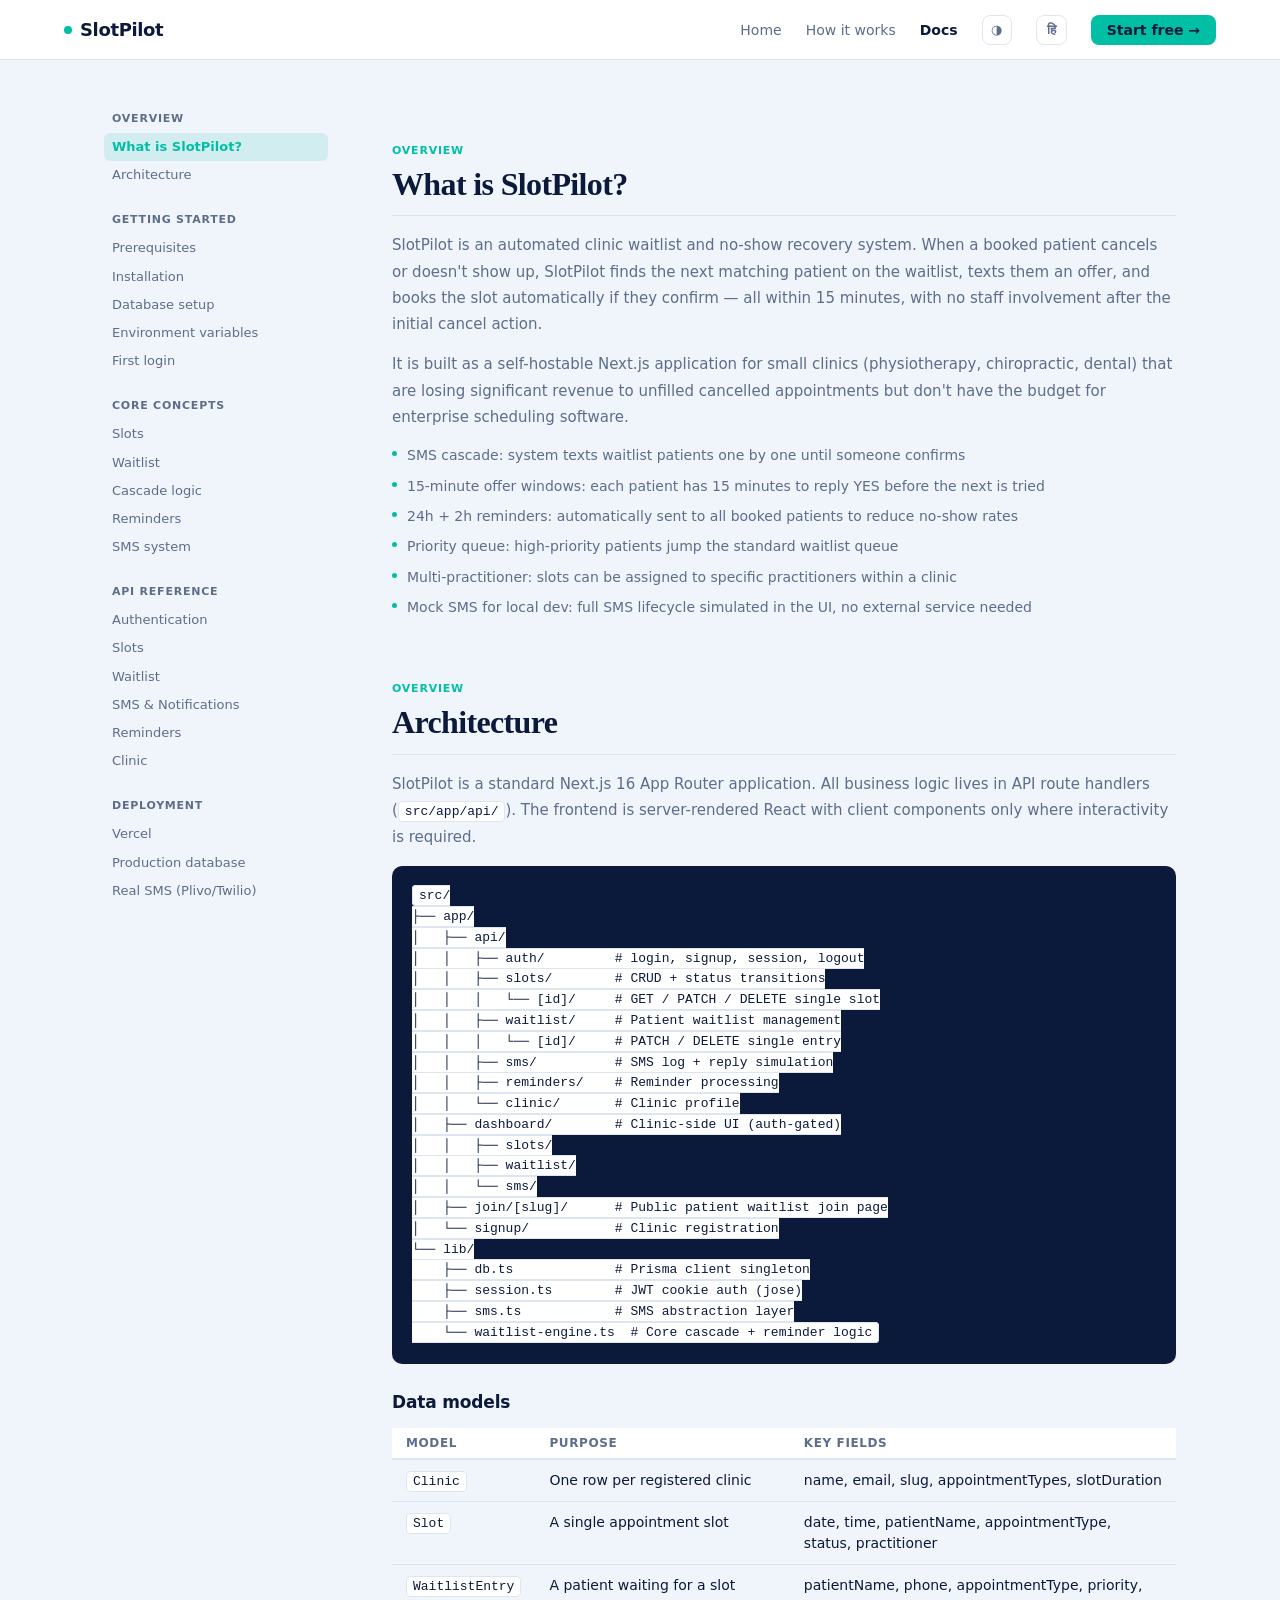
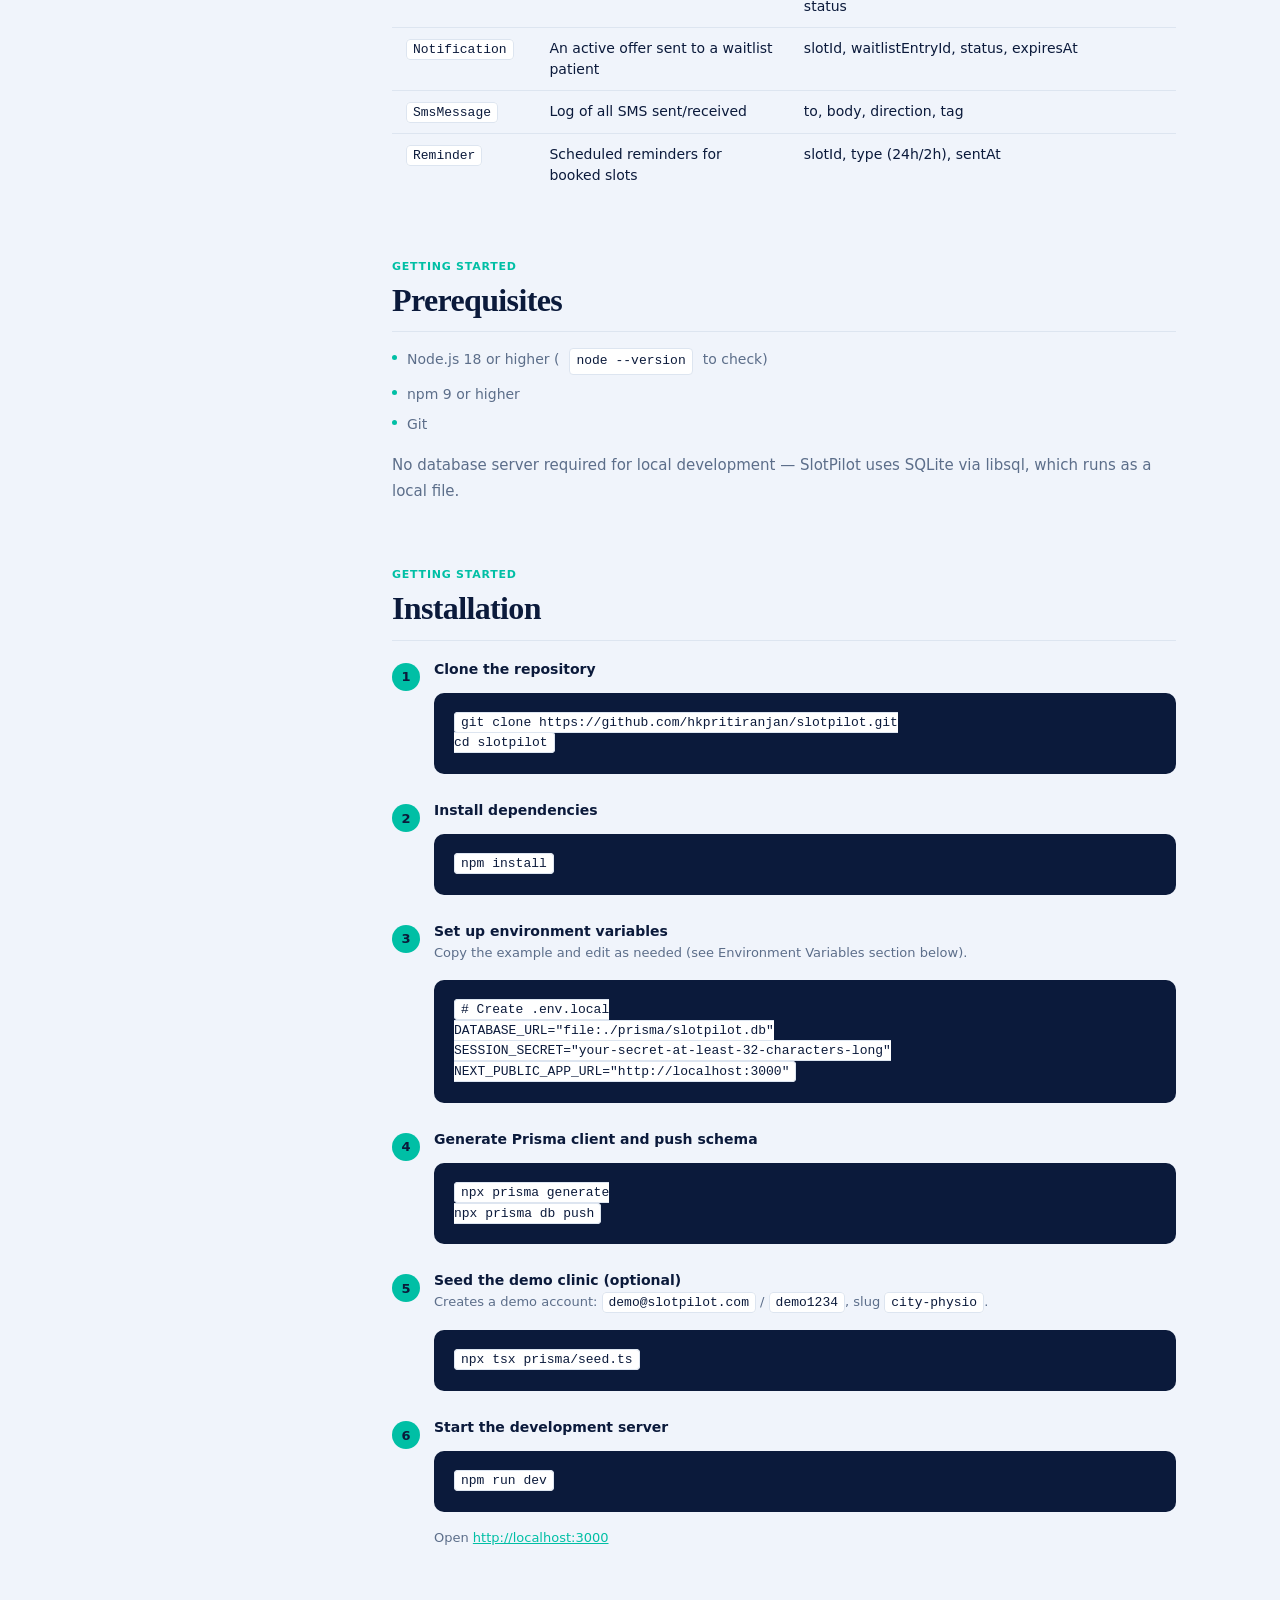
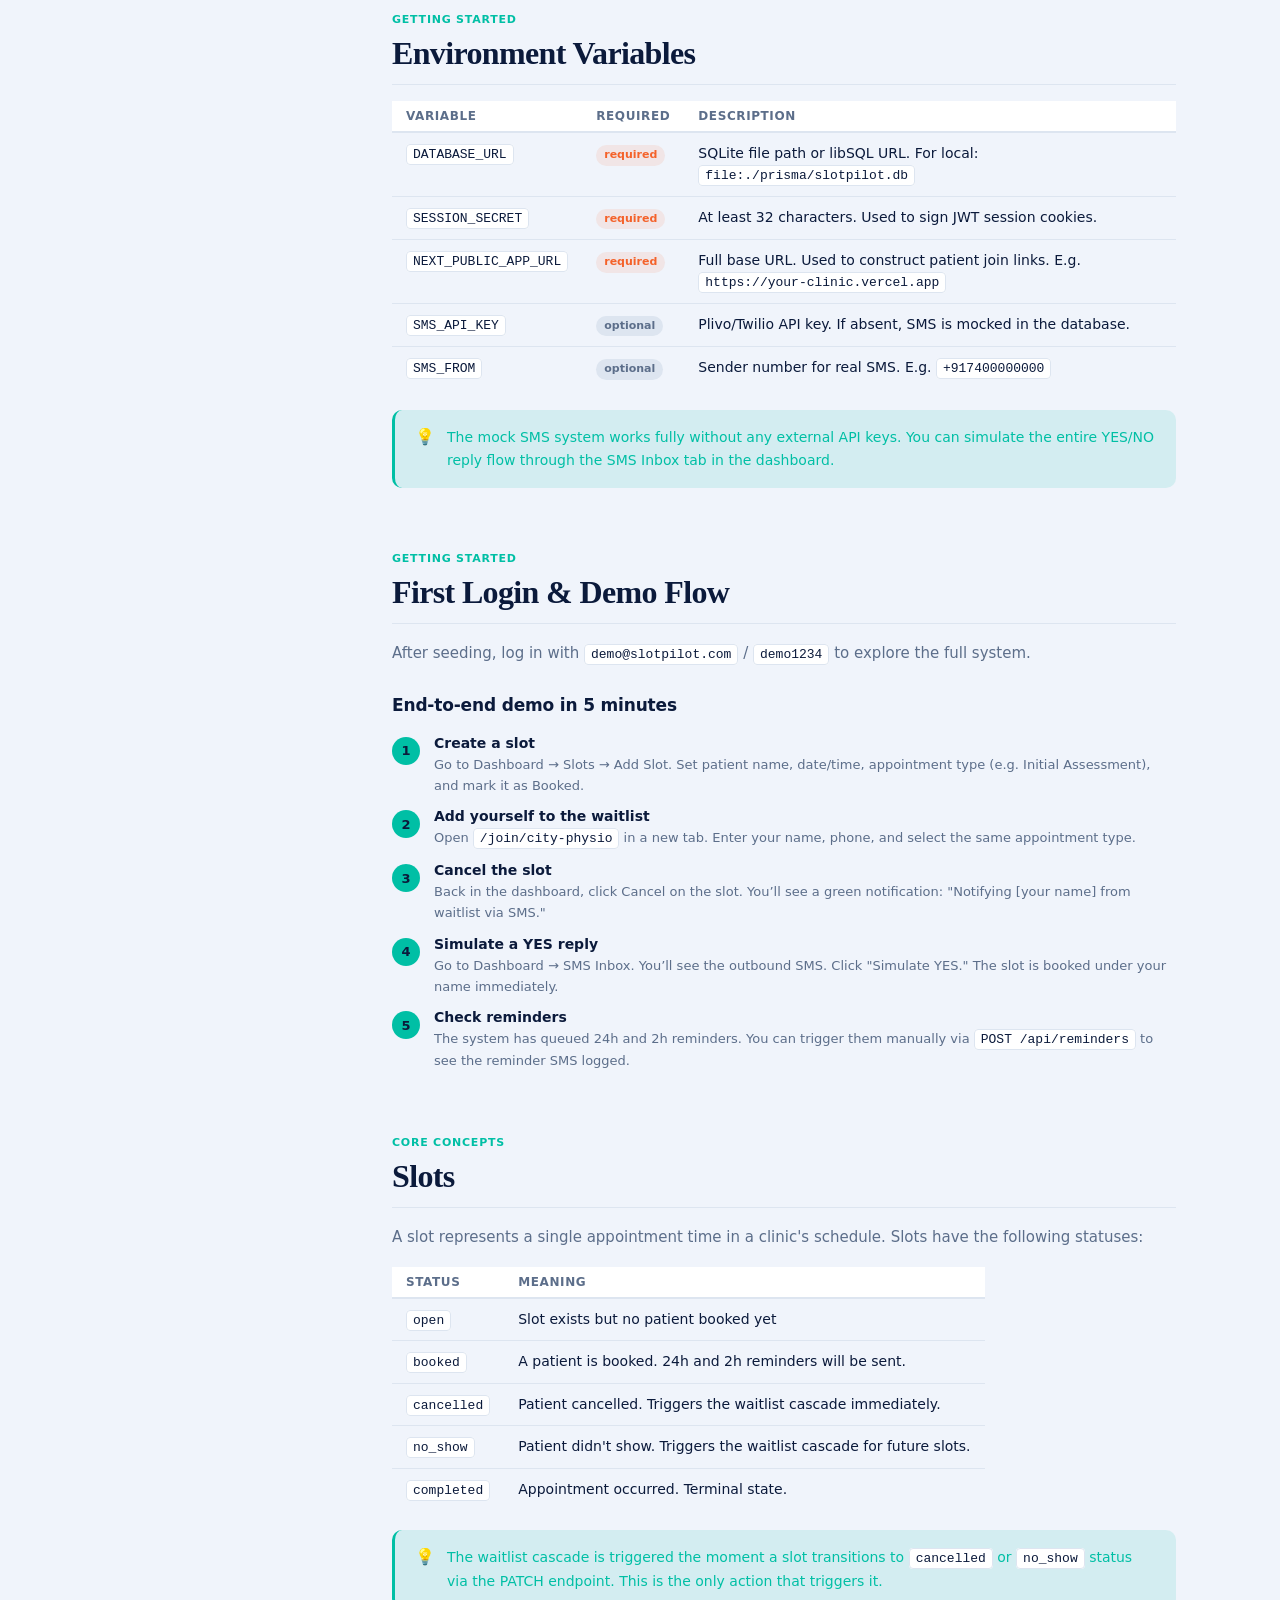
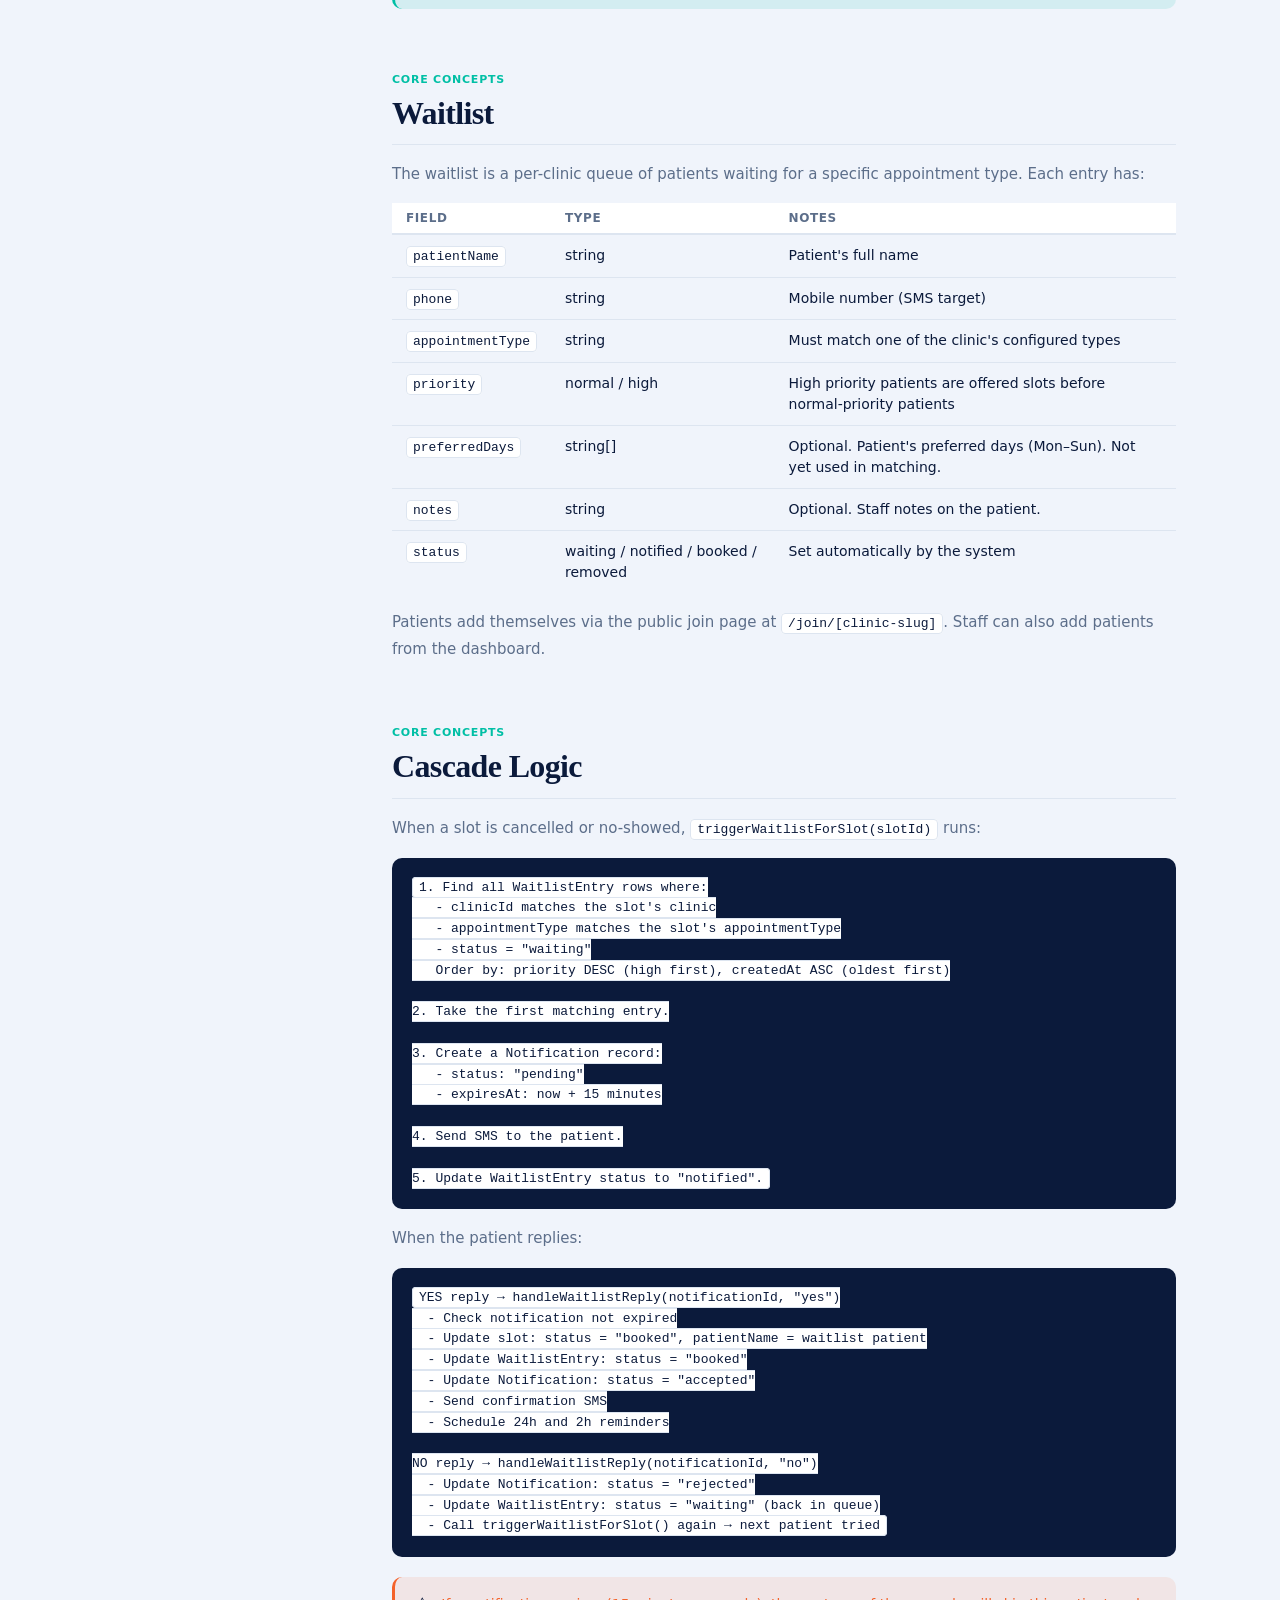
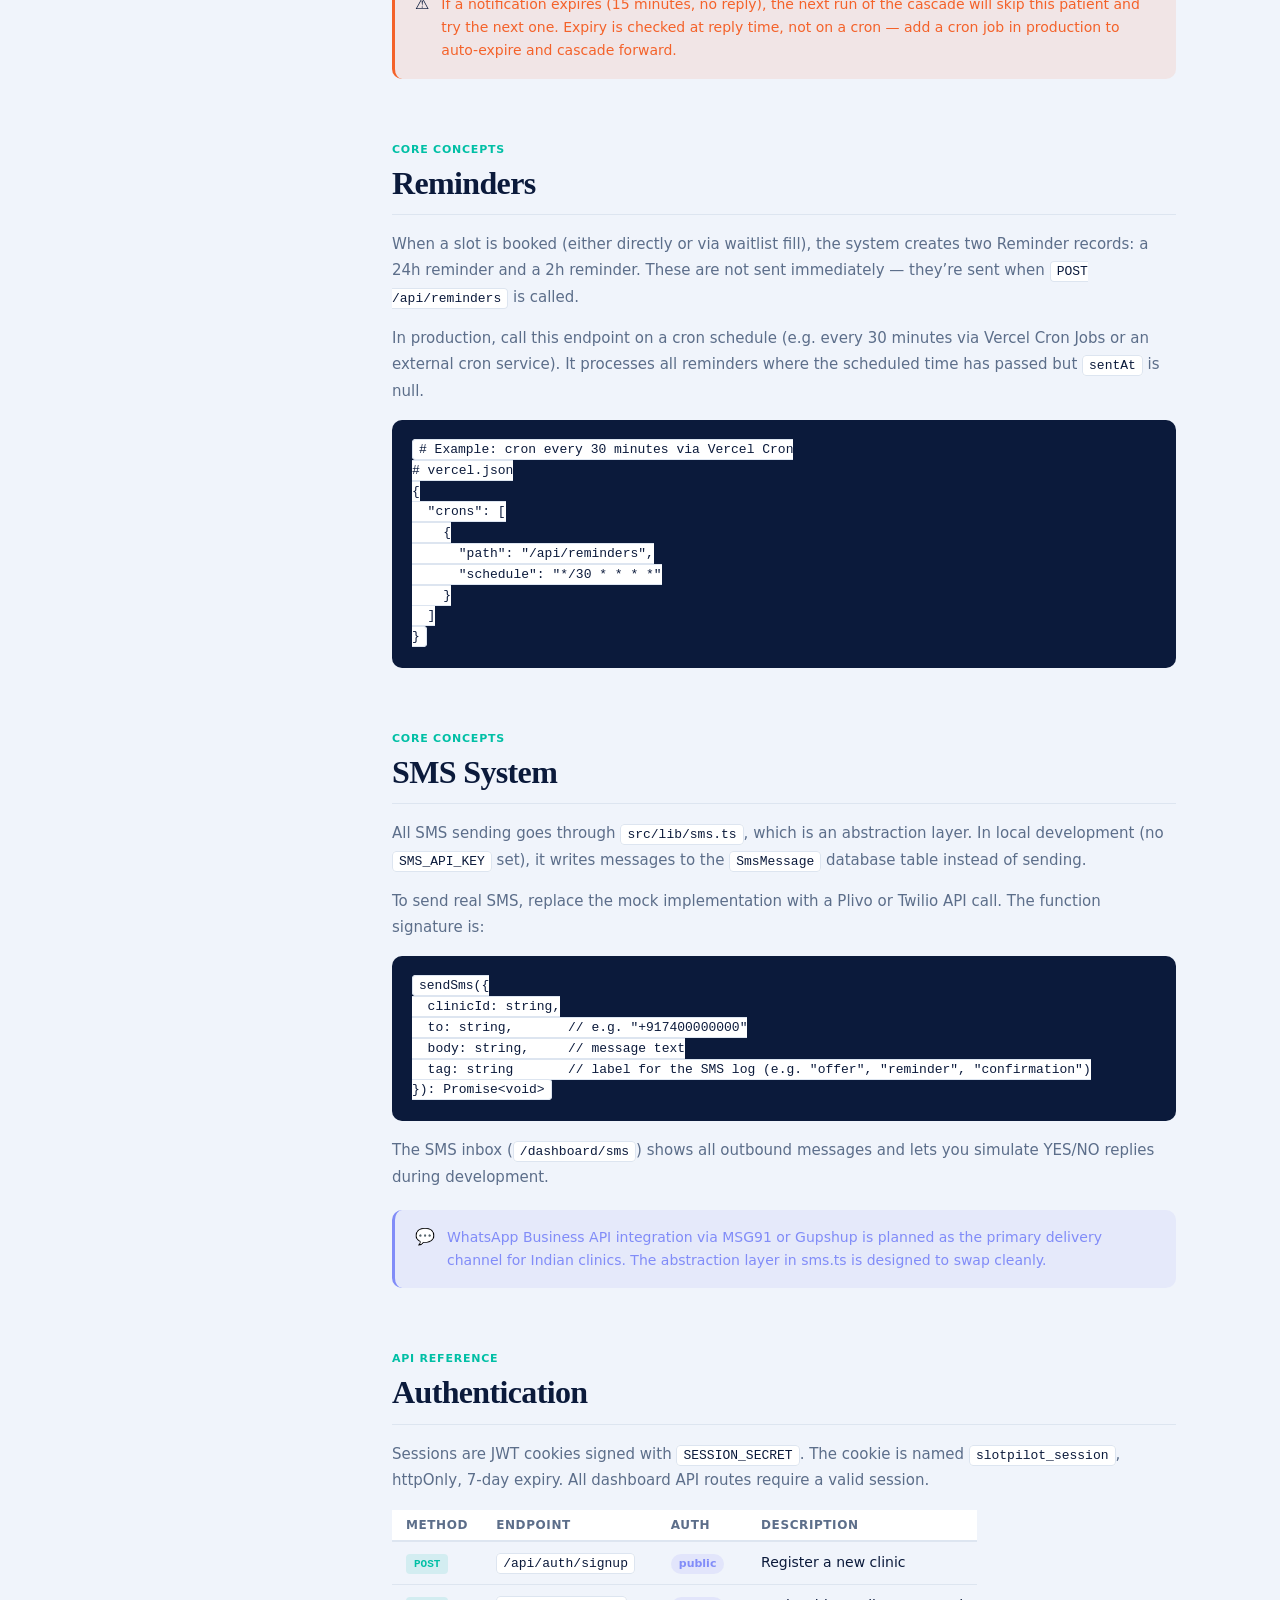
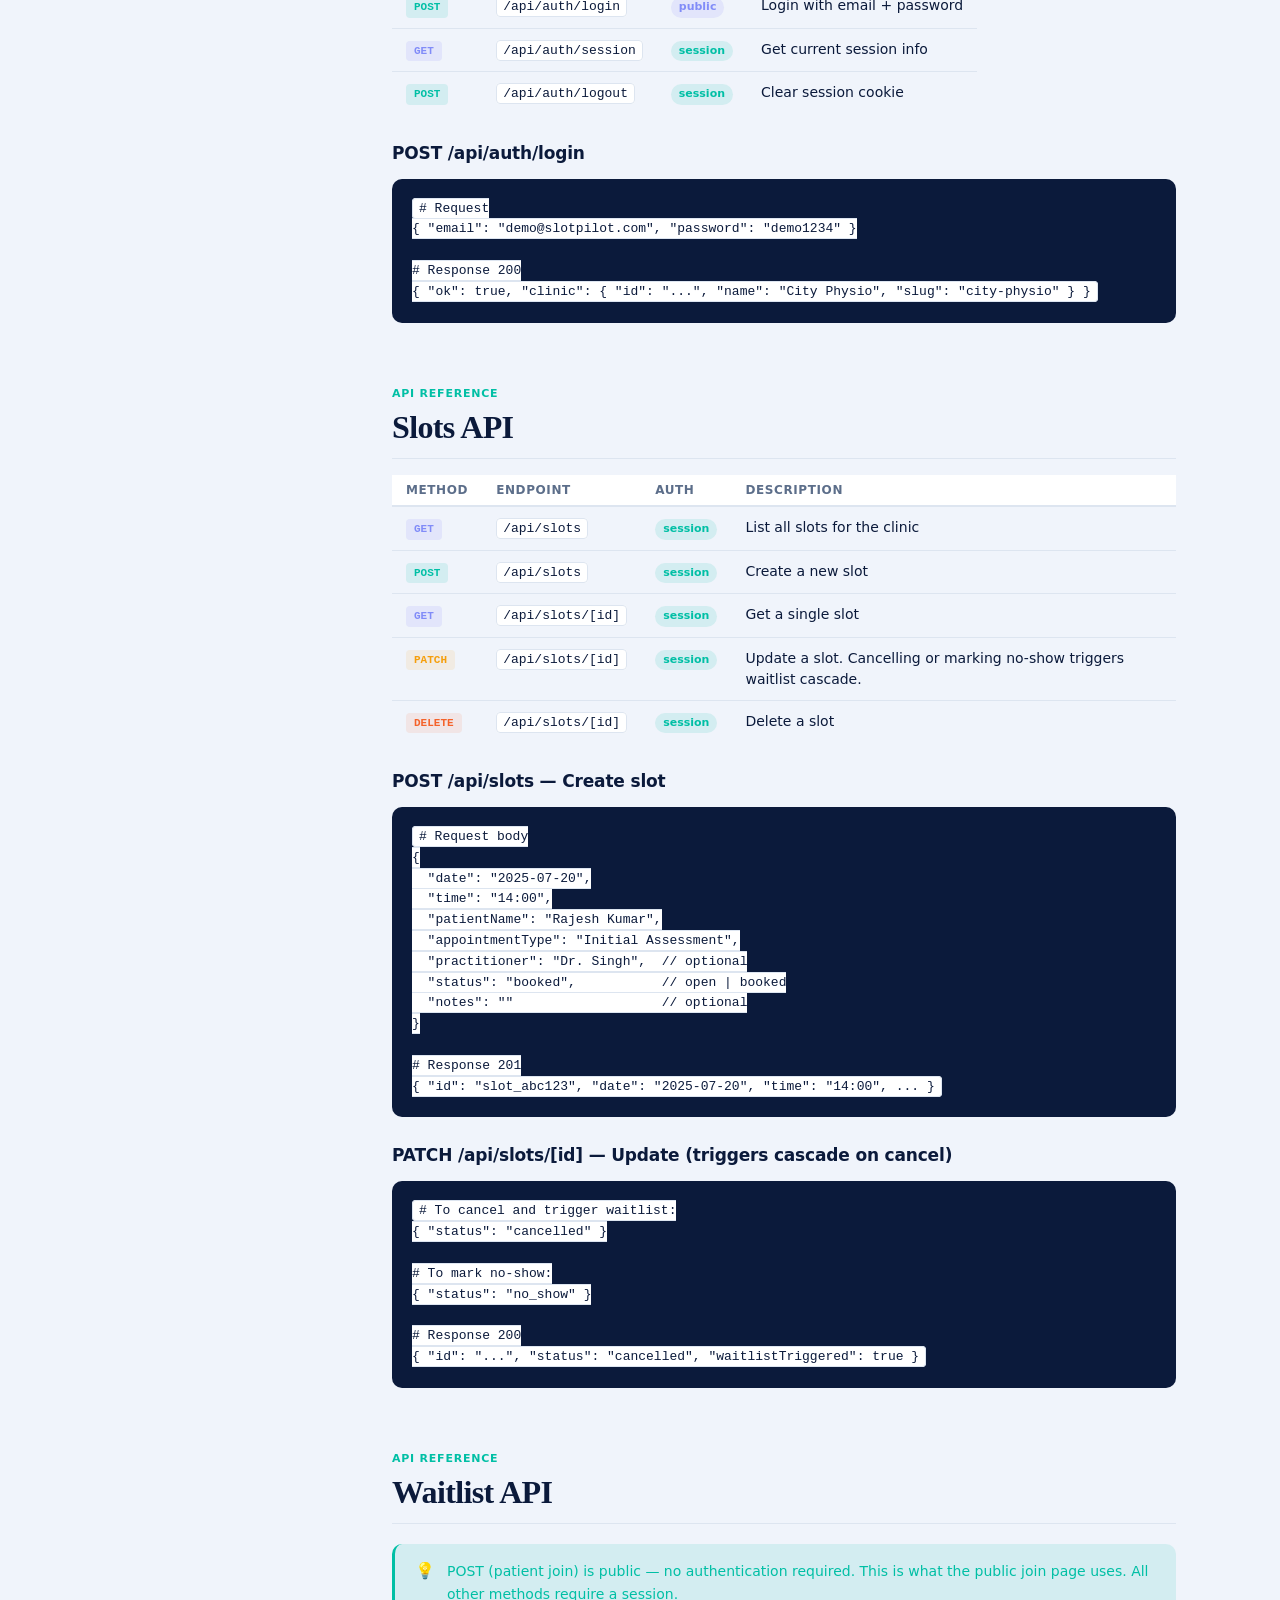
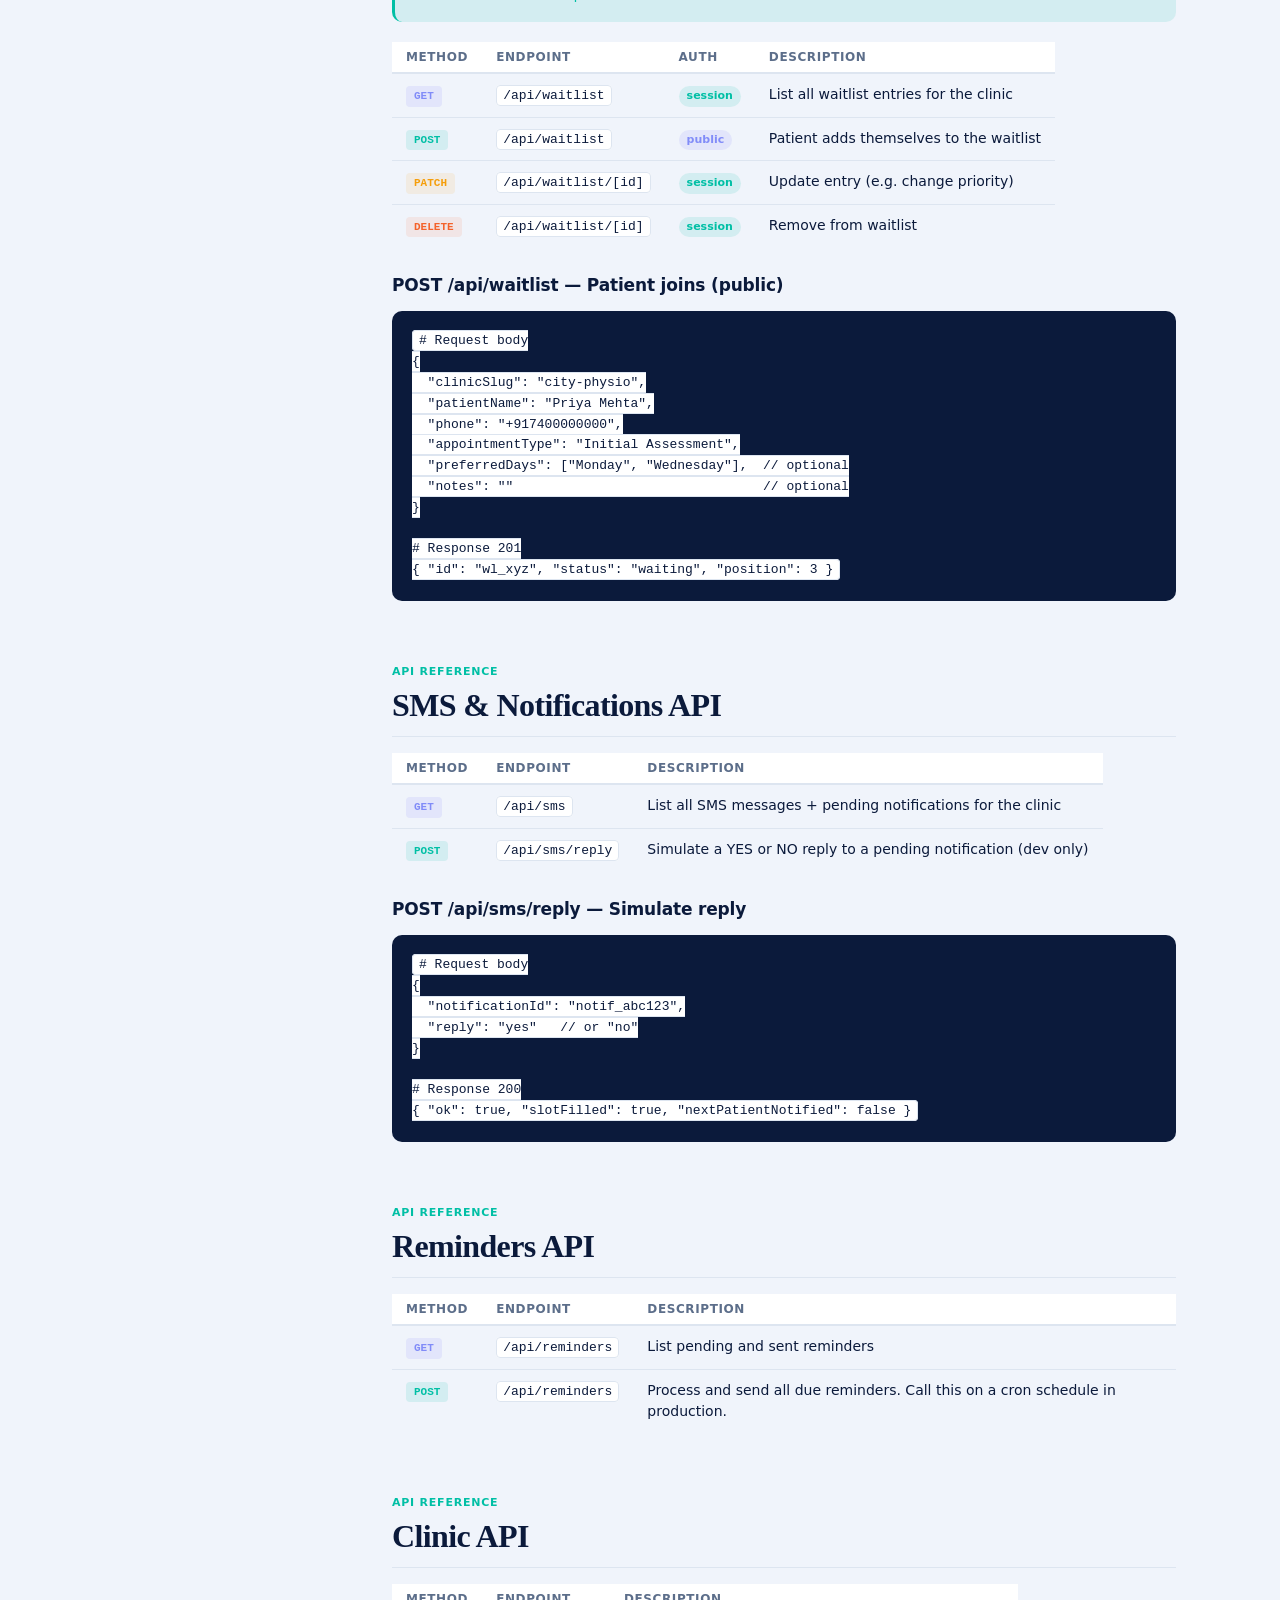
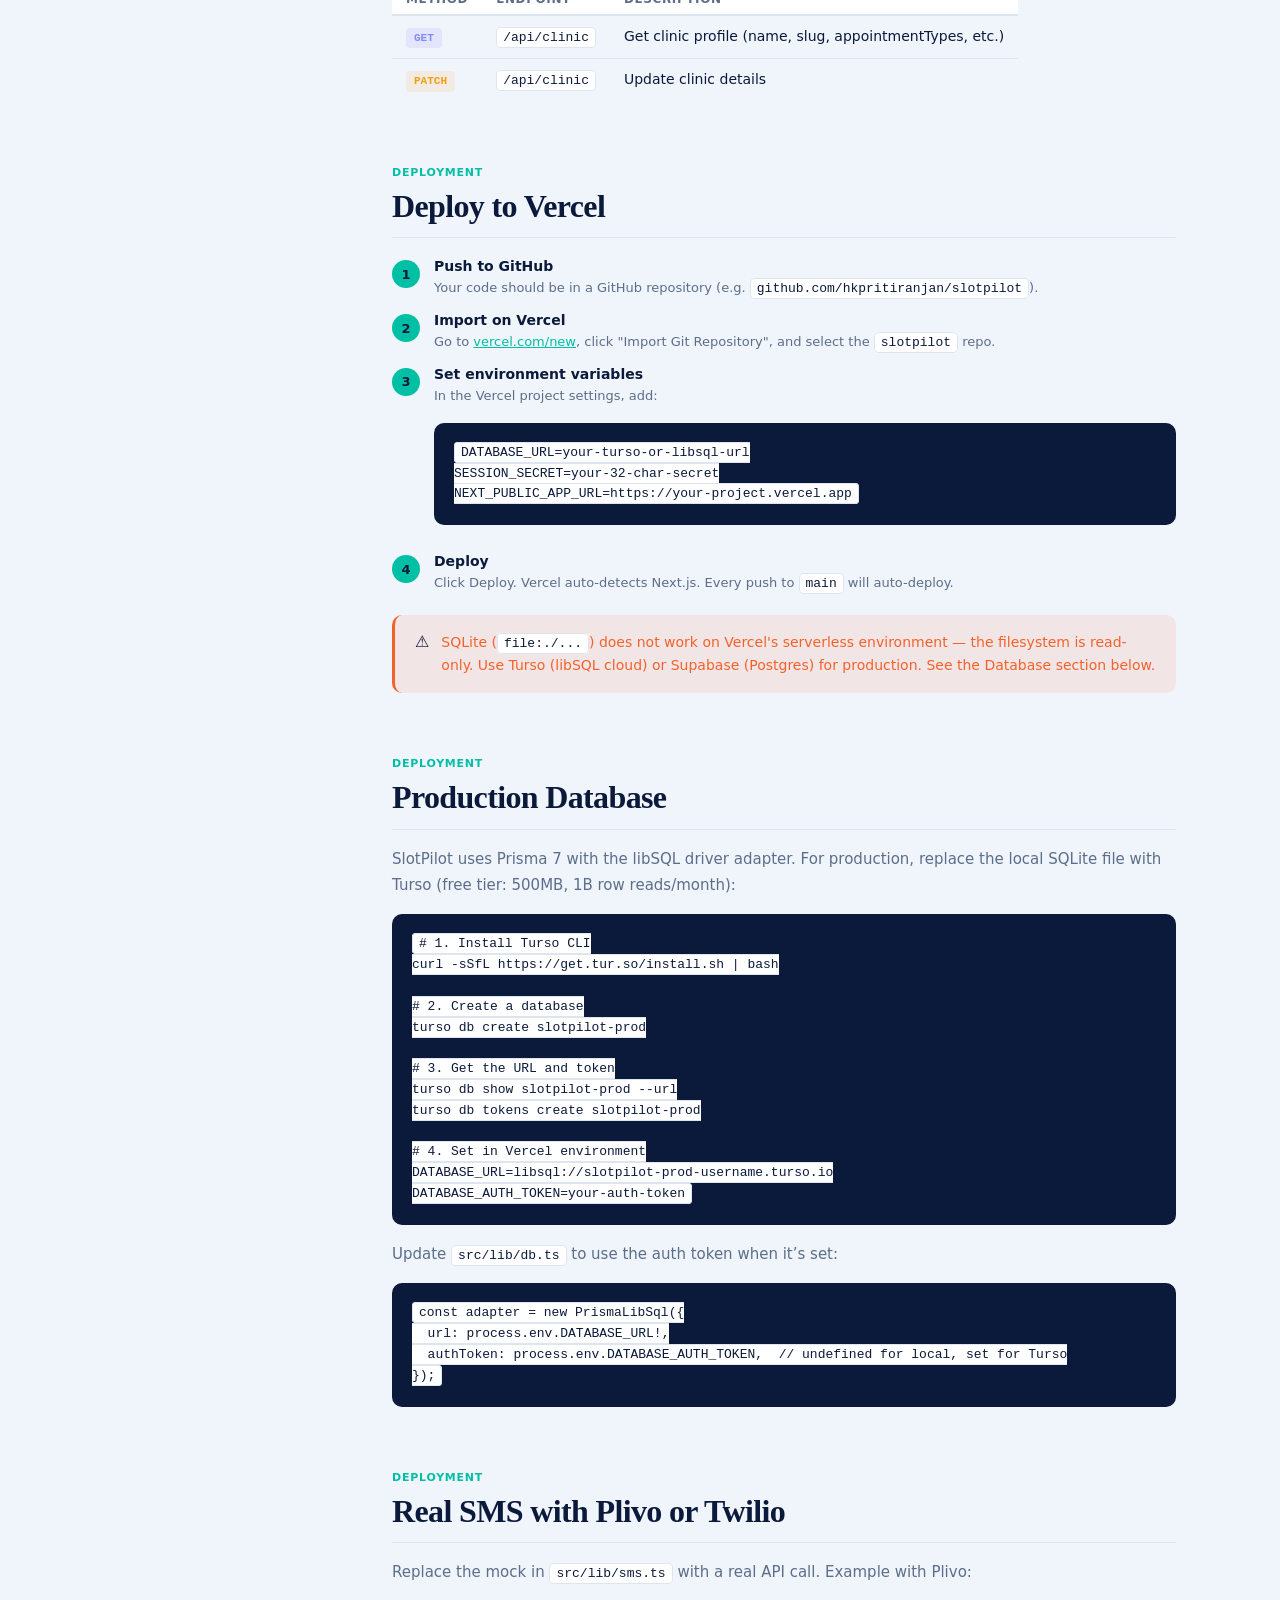
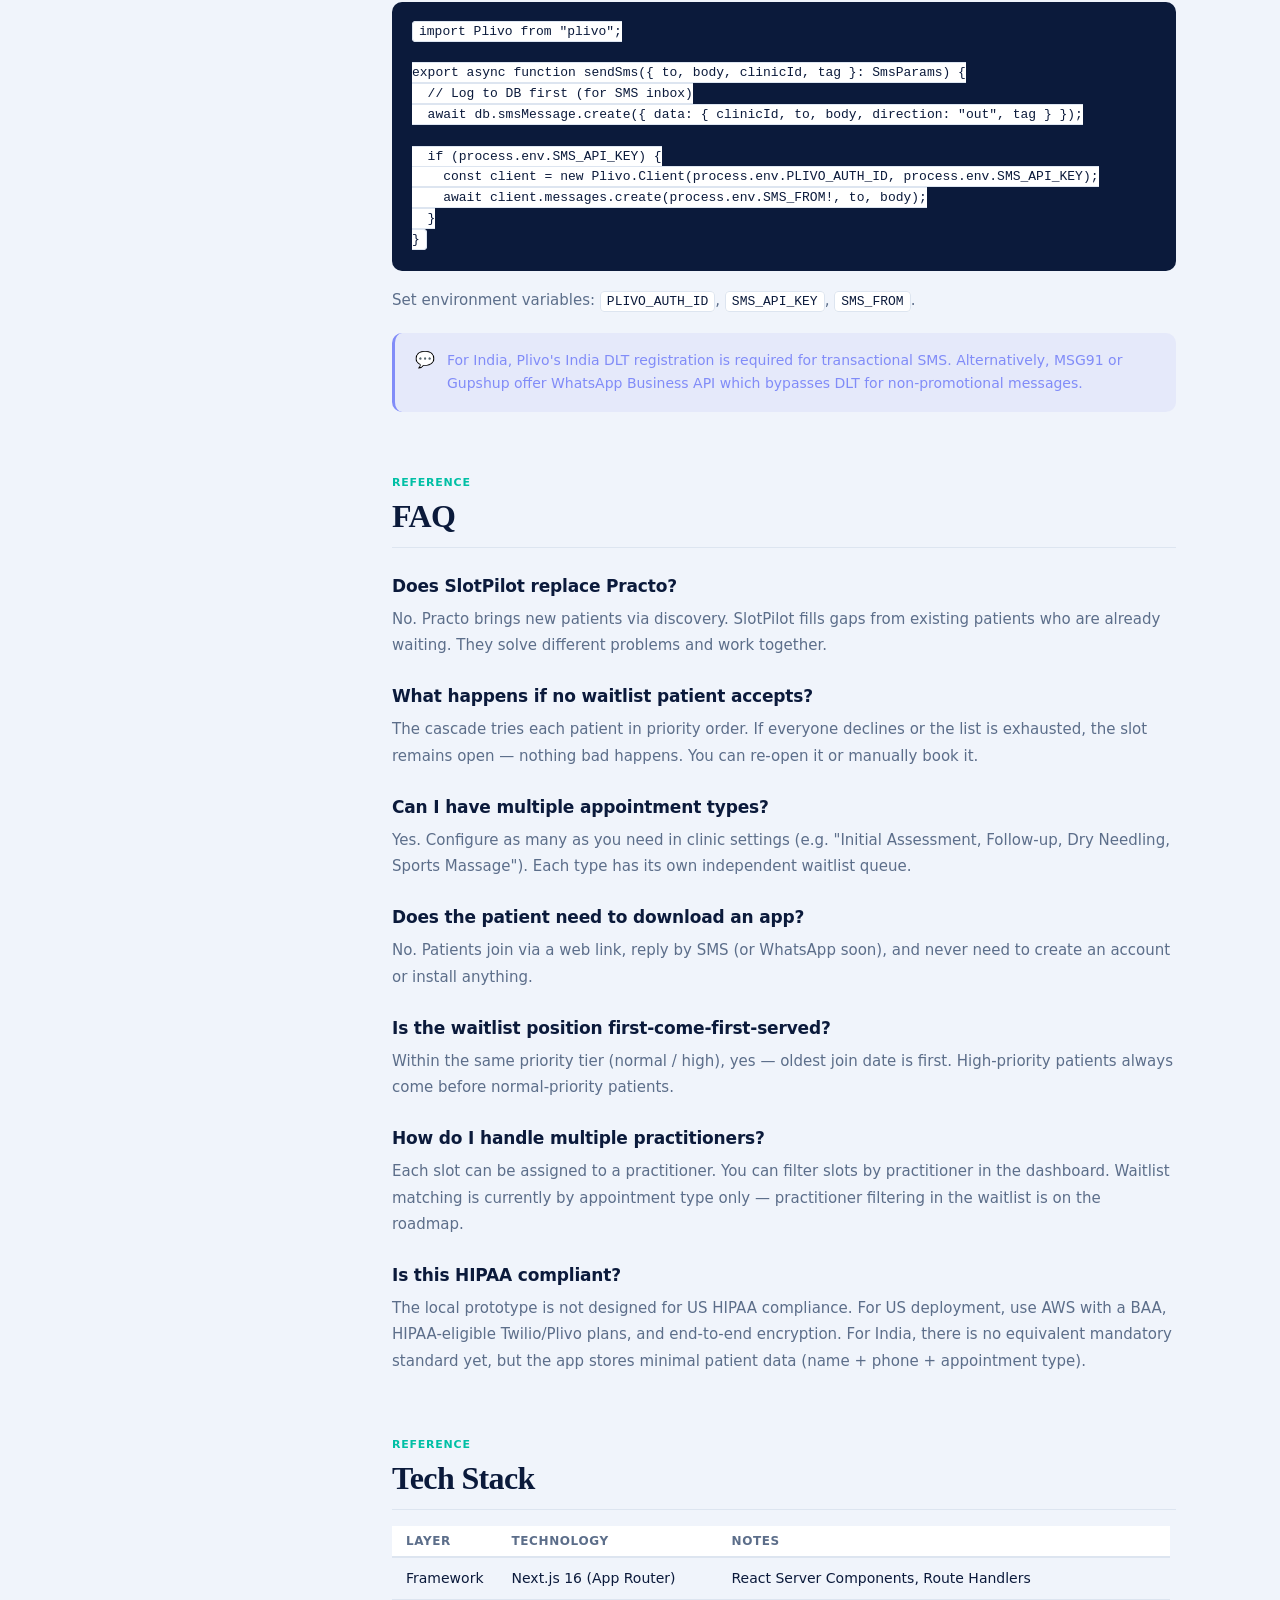
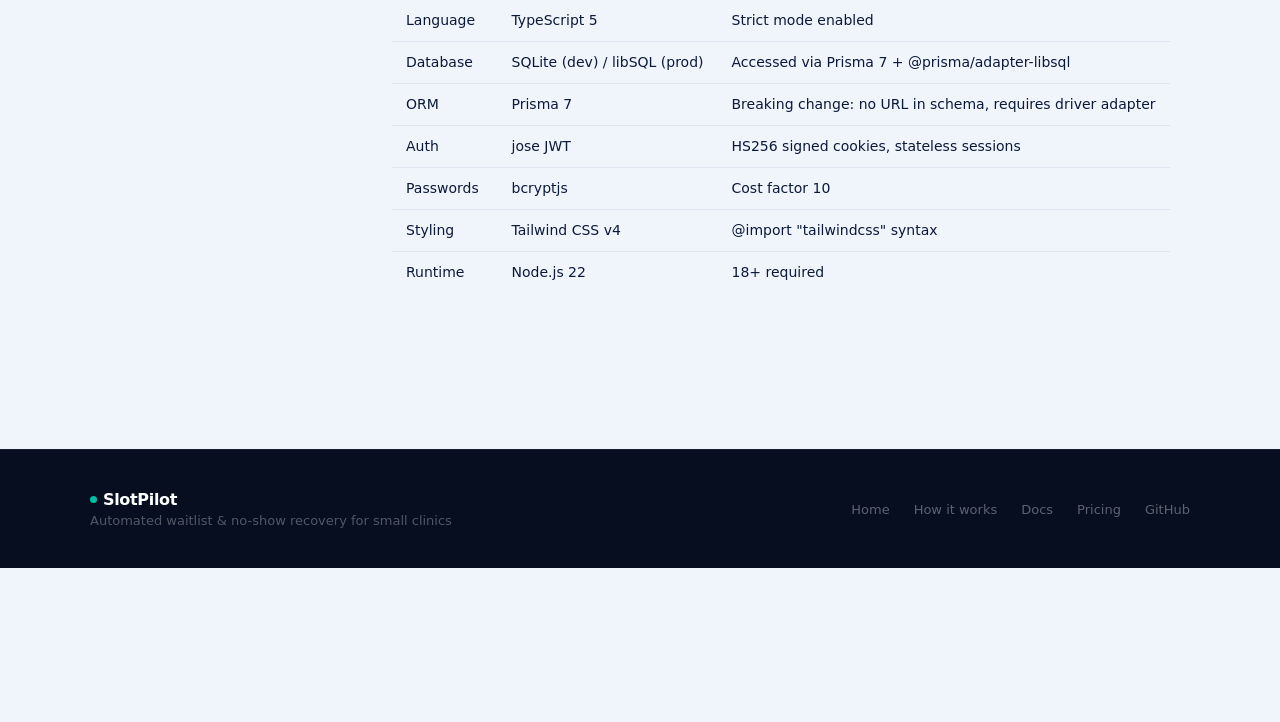
==== commit 2dc46ecb: "Add English/Hindi i18n to all three site pages Full translation coverage on index.html and how-it-wo" ====
--- a/docs.html
+++ b/docs.html
@@ -85,11 +85,12 @@
 <nav id="nav" class="light-nav" style="background:rgba(255,255,255,0.97);border-color:var(--border);">
   <a class="nav-logo dark-text" href="index.html"><span class="dot"></span>SlotPilot</a>
   <div class="nav-links">
-    <a class="nav-link dark-link" href="index.html">Home</a>
-    <a class="nav-link dark-link" href="how-it-works.html">How it works</a>
-    <a class="nav-link dark-link active" href="docs.html">Docs</a>
+    <a class="nav-link dark-link" href="index.html" data-i18n="nav.home">Home</a>
+    <a class="nav-link dark-link" href="how-it-works.html" data-i18n="nav.how">How it works</a>
+    <a class="nav-link dark-link active" href="docs.html" data-i18n="nav.docs">Docs</a>
     <button class="nav-theme dark-btn" id="themeBtn" aria-label="Toggle theme">&#9681;</button>
-    <a class="nav-cta" href="index.html#pricing">Start free &rarr;</a>
+    <button class="nav-lang dark-btn" id="langBtn" aria-label="हिंदी में बदलें">हि</button>
+    <a class="nav-cta" href="index.html#pricing" data-i18n="nav.startFree">Start free &rarr;</a>
   </div>
 </nav>
 
@@ -98,12 +99,12 @@
   <aside class="sidebar">
     <div class="sidebar-sticky">
       <div class="sidebar-section">
-        <div class="sidebar-label">Overview</div>
+        <div class="sidebar-label" data-i18n="docs.sidebar.overview">Overview</div>
         <a class="sidebar-link active" href="#overview">What is SlotPilot?</a>
         <a class="sidebar-link" href="#architecture">Architecture</a>
       </div>
       <div class="sidebar-section">
-        <div class="sidebar-label">Getting Started</div>
+        <div class="sidebar-label" data-i18n="docs.sidebar.start">Getting Started</div>
         <a class="sidebar-link" href="#prerequisites">Prerequisites</a>
         <a class="sidebar-link" href="#installation">Installation</a>
         <a class="sidebar-link" href="#database">Database setup</a>
@@ -111,7 +112,7 @@
         <a class="sidebar-link" href="#first-login">First login</a>
       </div>
       <div class="sidebar-section">
-        <div class="sidebar-label">Core Concepts</div>
+        <div class="sidebar-label" data-i18n="docs.sidebar.concepts">Core Concepts</div>
         <a class="sidebar-link" href="#slots">Slots</a>
         <a class="sidebar-link" href="#waitlist">Waitlist</a>
         <a class="sidebar-link" href="#cascade">Cascade logic</a>
@@ -119,7 +120,7 @@
         <a class="sidebar-link" href="#sms">SMS system</a>
       </div>
       <div class="sidebar-section">
-        <div class="sidebar-label">API Reference</div>
+        <div class="sidebar-label" data-i18n="docs.sidebar.api">API Reference</div>
         <a class="sidebar-link" href="#api-auth">Authentication</a>
         <a class="sidebar-link" href="#api-slots">Slots</a>
         <a class="sidebar-link" href="#api-waitlist">Waitlist</a>
@@ -128,13 +129,13 @@
         <a class="sidebar-link" href="#api-clinic">Clinic</a>
       </div>
       <div class="sidebar-section">
-        <div class="sidebar-label">Deployment</div>
+        <div class="sidebar-label" data-i18n="docs.sidebar.deploy">Deployment</div>
         <a class="sidebar-link" href="#deploy-vercel">Vercel</a>
         <a class="sidebar-link" href="#deploy-db">Production database</a>
         <a class="sidebar-link" href="#deploy-sms">Real SMS (Plivo/Twilio)</a>
       </div>
       <div class="sidebar-section">
-        <div class="sidebar-label">Reference</div>
+        <div class="sidebar-label" data-i18n="docs.sidebar.reference">Reference</div>
         <a class="sidebar-link" href="#faq">FAQ</a>
         <a class="sidebar-link" href="#stack">Tech stack</a>
       </div>
@@ -630,13 +631,13 @@
 
 <footer>
   <div class="footer-inner">
-    <div><div class="footer-logo"><span class="footer-dot"></span>SlotPilot</div><div class="footer-tagline">Automated waitlist &amp; no-show recovery for small clinics</div></div>
+    <div><div class="footer-logo"><span class="footer-dot"></span>SlotPilot</div><div class="footer-tagline" data-i18n="footer.tagline">Automated waitlist &amp; no-show recovery for small clinics</div></div>
     <div class="footer-links">
-      <a class="footer-link" href="index.html">Home</a>
-      <a class="footer-link" href="how-it-works.html">How it works</a>
-      <a class="footer-link" href="docs.html">Docs</a>
-      <a class="footer-link" href="index.html#pricing">Pricing</a>
-      <a class="footer-link" href="https://github.com/hkpritiranjan/slotpilot" target="_blank" rel="noopener">GitHub</a>
+      <a class="footer-link" href="index.html" data-i18n="footer.home">Home</a>
+      <a class="footer-link" href="how-it-works.html" data-i18n="footer.how">How it works</a>
+      <a class="footer-link" href="docs.html" data-i18n="footer.docs">Docs</a>
+      <a class="footer-link" href="index.html#pricing" data-i18n="footer.pricing">Pricing</a>
+      <a class="footer-link" href="https://github.com/hkpritiranjan/slotpilot" target="_blank" rel="noopener" data-i18n="footer.github">GitHub</a>
     </div>
   </div>
 </footer>
@@ -650,5 +651,6 @@
 const obs=new IntersectionObserver((entries)=>{entries.forEach(e=>{if(e.isIntersecting){const id=e.target.id;links.forEach(l=>{l.classList.toggle('active',l.getAttribute('href')==='#'+id);});};});},{threshold:0.3,rootMargin:'-80px 0px -60% 0px'});
 sections.forEach(s=>obs.observe(s));
 </script>
+<script src="i18n.js"></script>
 </body>
 </html>
--- a/style.css
+++ b/style.css
@@ -46,6 +46,10 @@
 .nav-cta:hover{background:#00D4B8;transform:translateY(-1px);}
 .nav-theme{background:transparent;border:1px solid rgba(255,255,255,0.2);color:rgba(255,255,255,0.6);cursor:pointer;width:30px;height:30px;border-radius:8px;font-size:13px;display:flex;align-items:center;justify-content:center;transition:border-color .2s;}
 .nav-theme.dark-btn{border-color:var(--border);color:var(--ash);}
+.nav-lang{background:transparent;border:1px solid rgba(255,255,255,0.2);color:rgba(255,255,255,0.75);cursor:pointer;padding:0 10px;height:30px;border-radius:8px;font-size:13px;font-weight:700;font-family:inherit;display:flex;align-items:center;justify-content:center;transition:border-color .2s,color .2s;white-space:nowrap;letter-spacing:0.01em;}
+.nav-lang:hover{border-color:var(--teal);color:#fff;}
+.nav-lang.dark-btn{border-color:var(--border);color:var(--ash);}
+.nav-lang.dark-btn:hover{border-color:var(--teal);color:var(--ink);}
 @media(max-width:640px){.nav-links .nav-link:not(.nav-cta){display:none;}}
 
 /* BUTTONS */
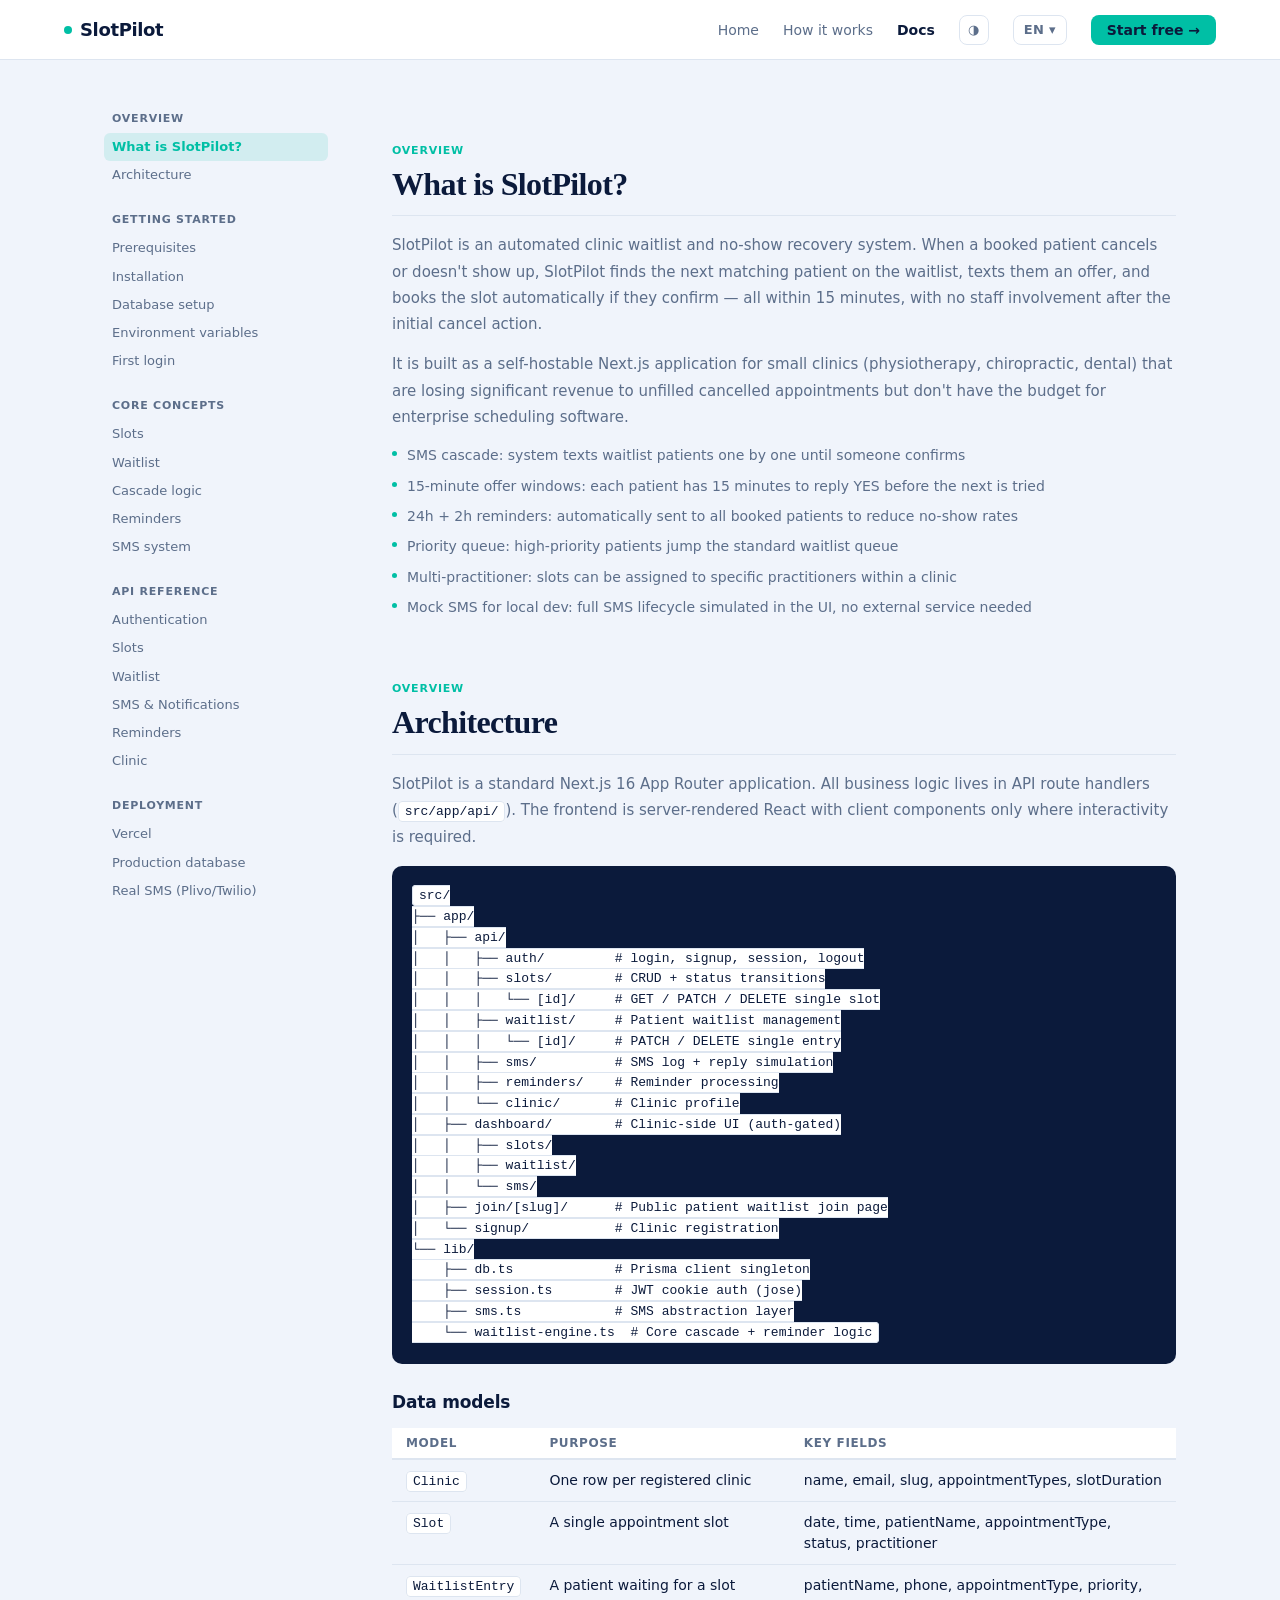
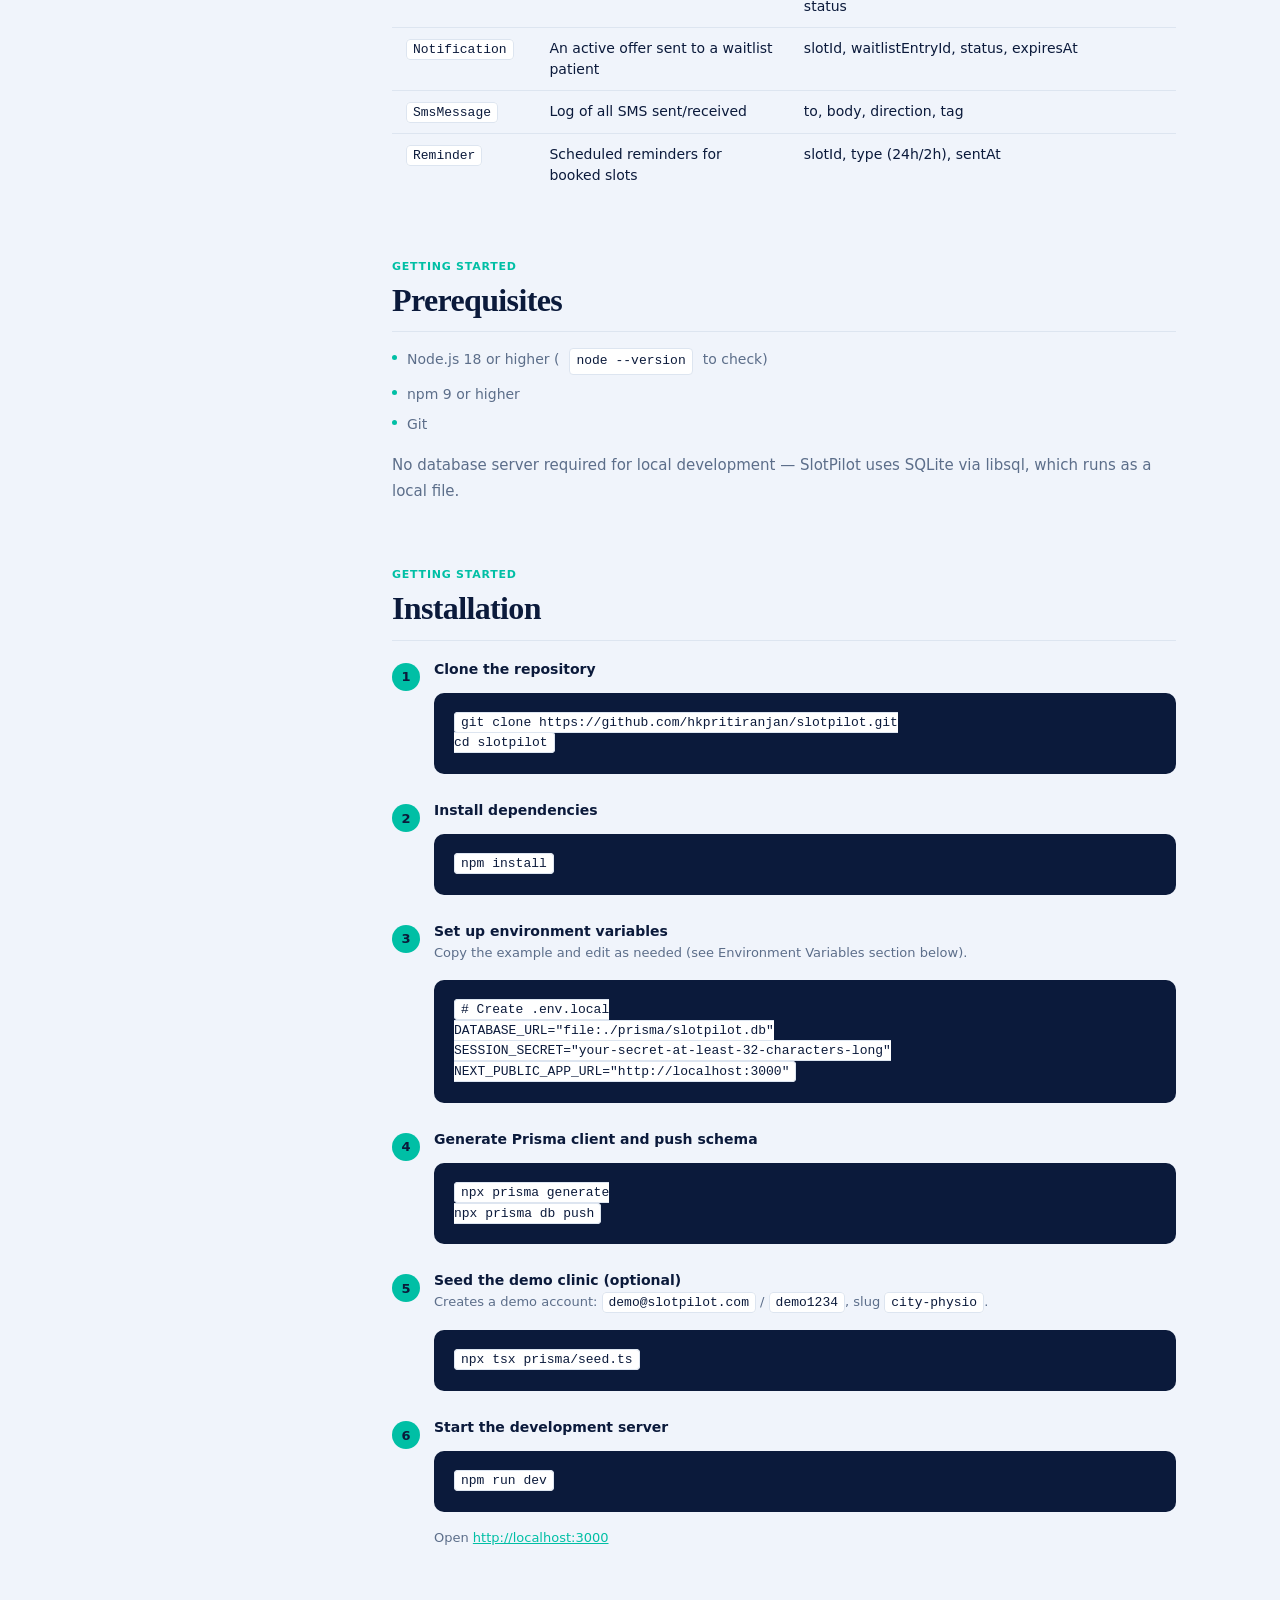
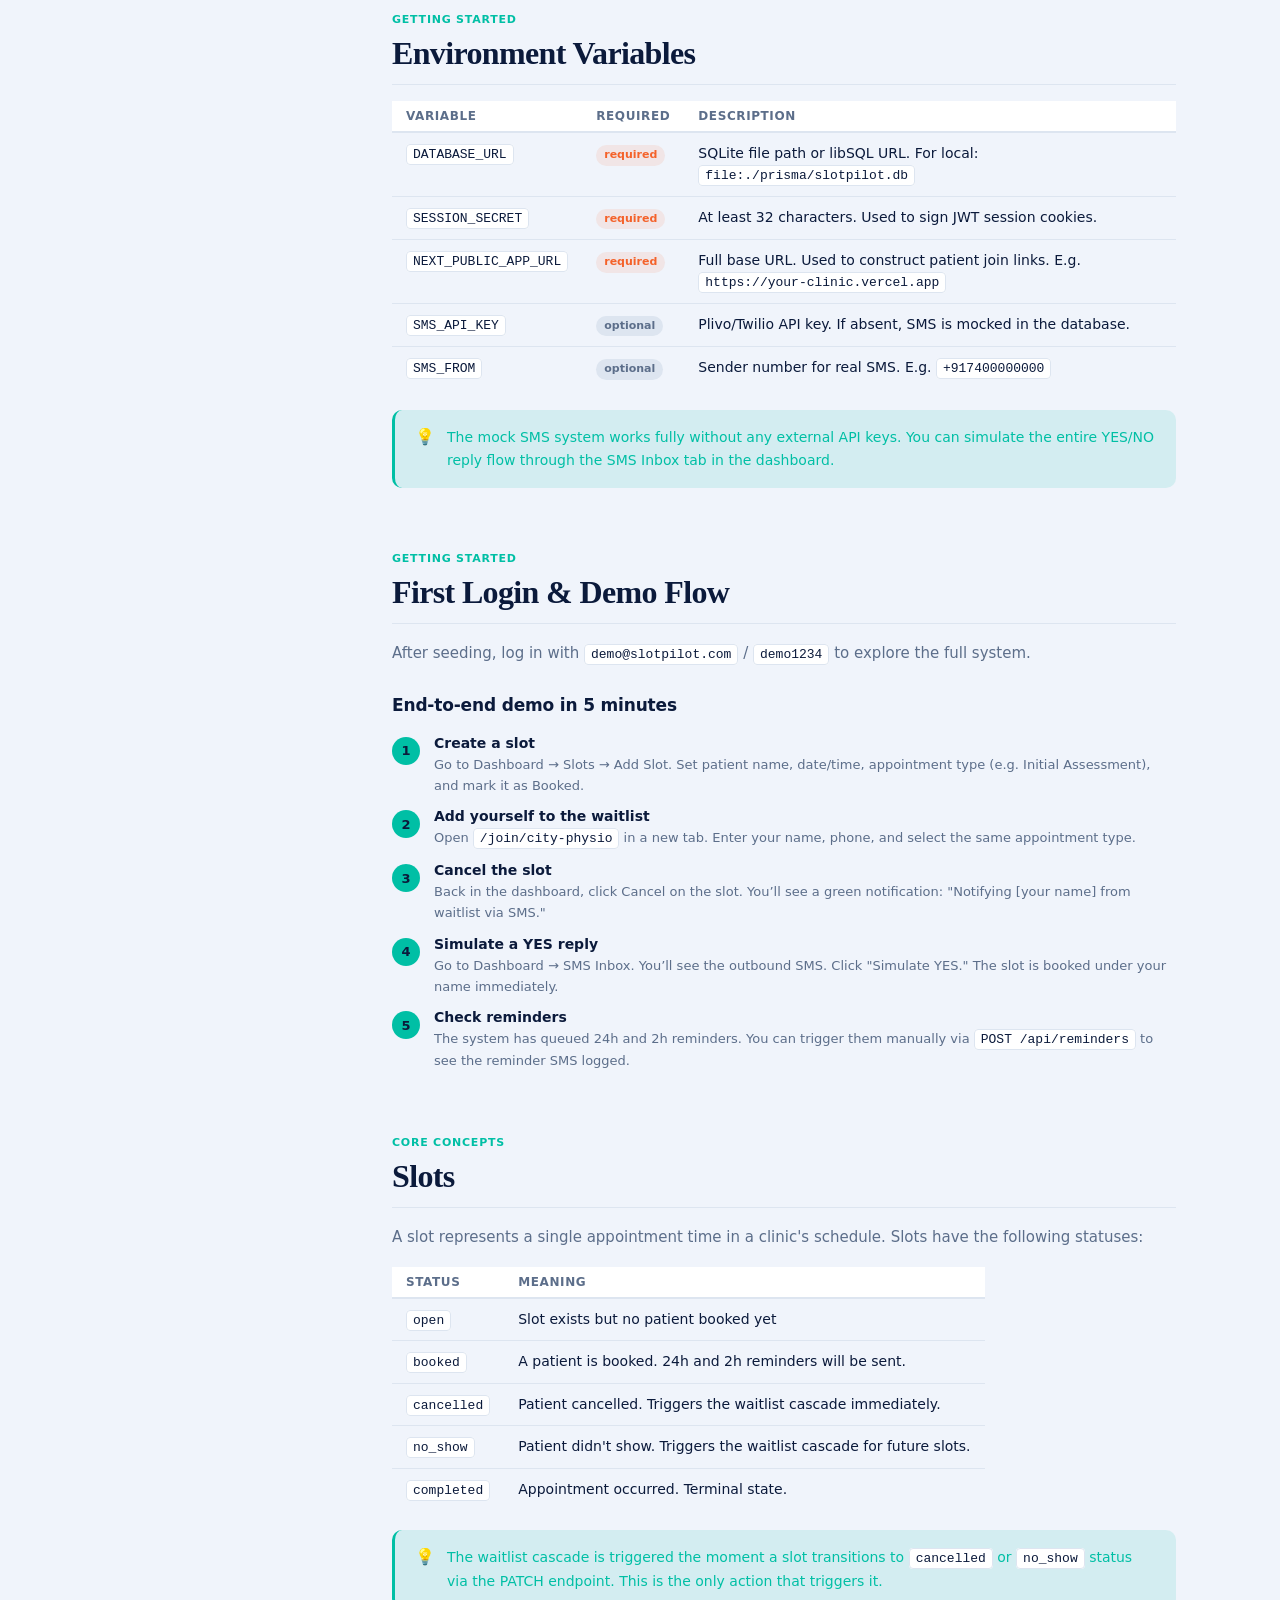
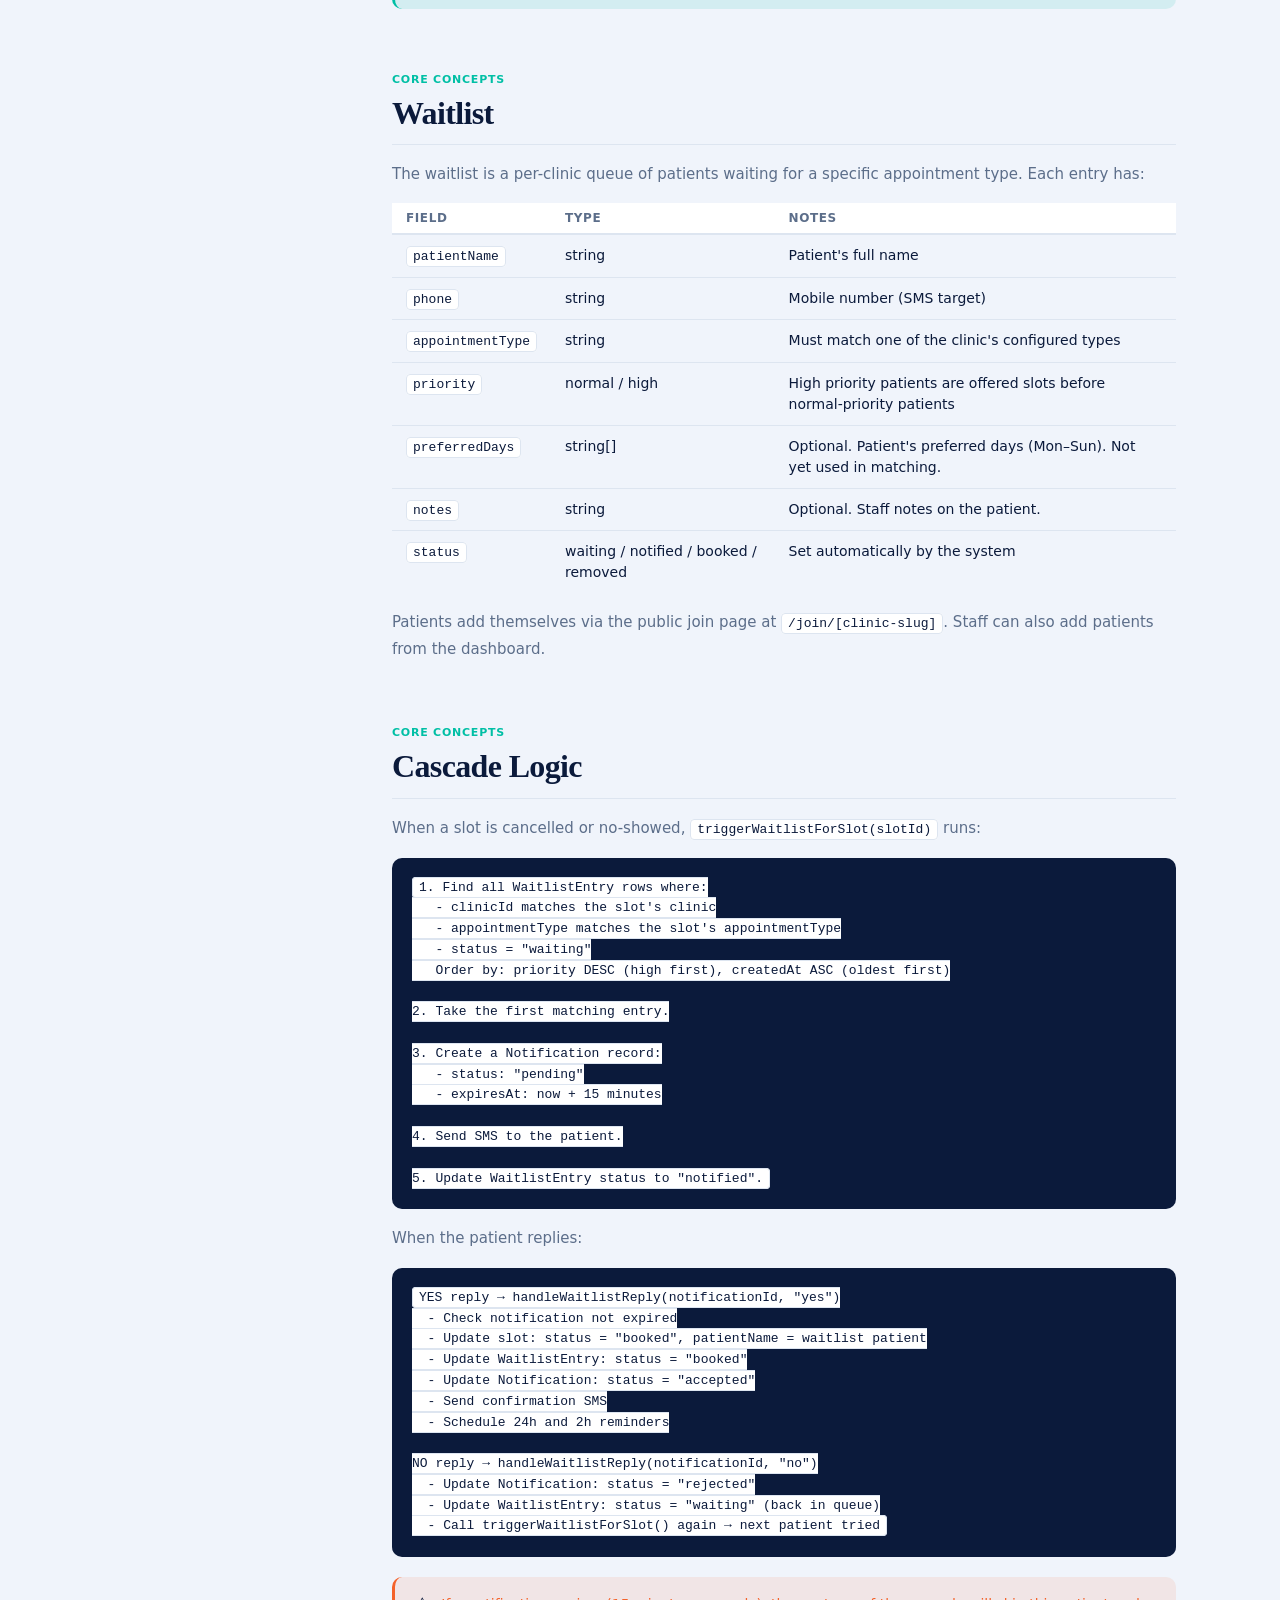
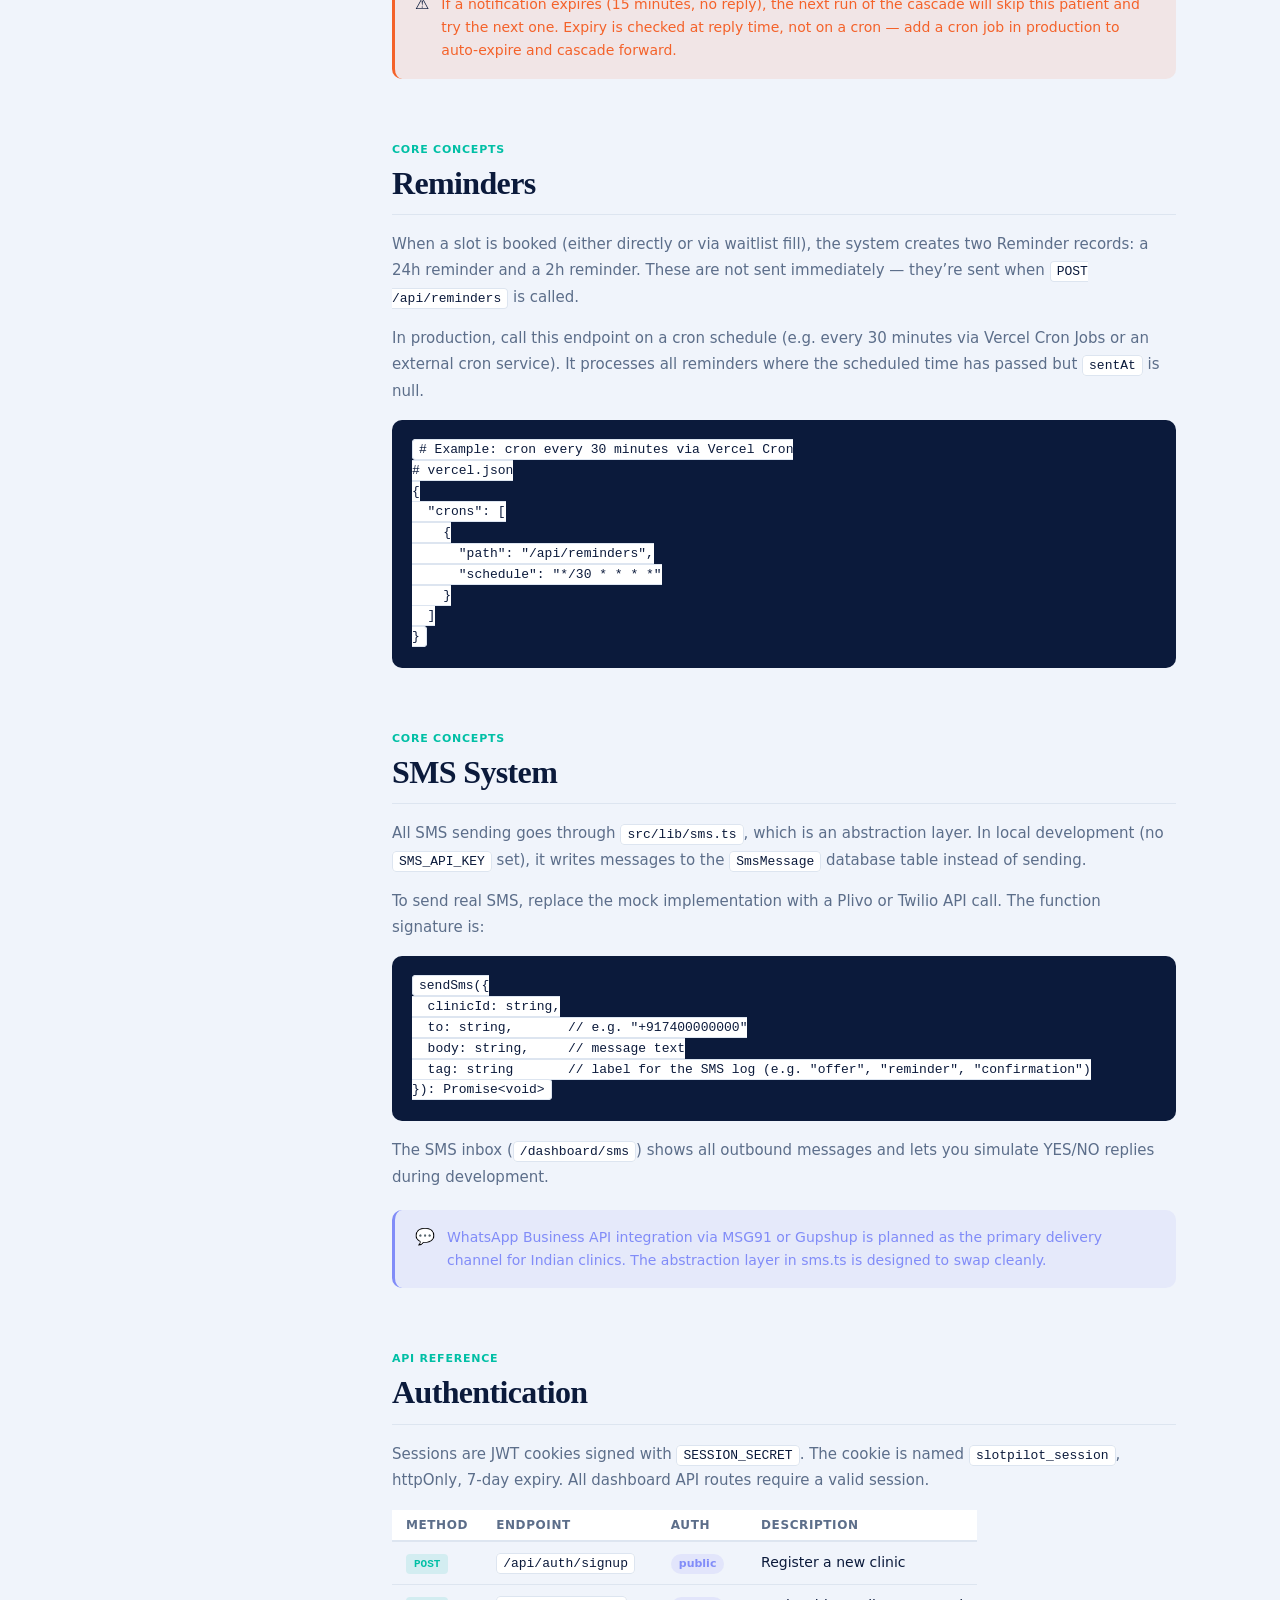
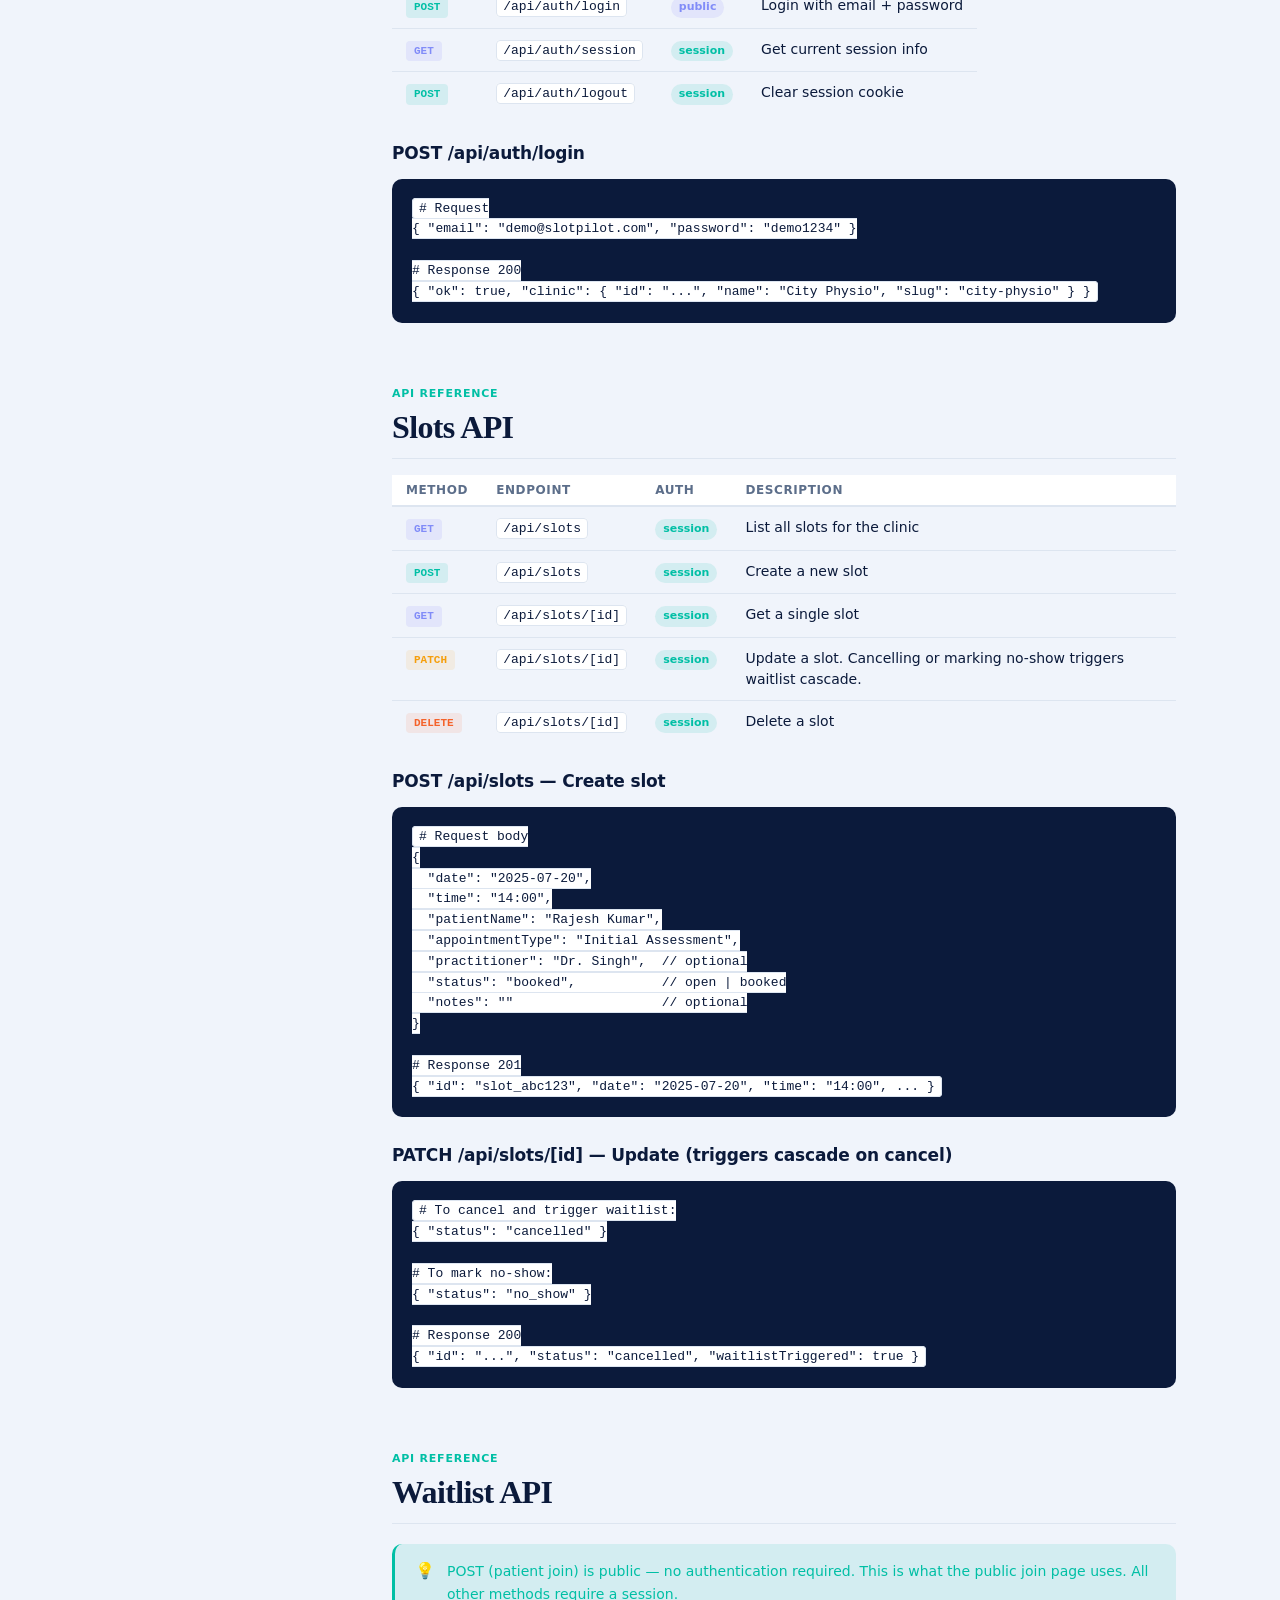
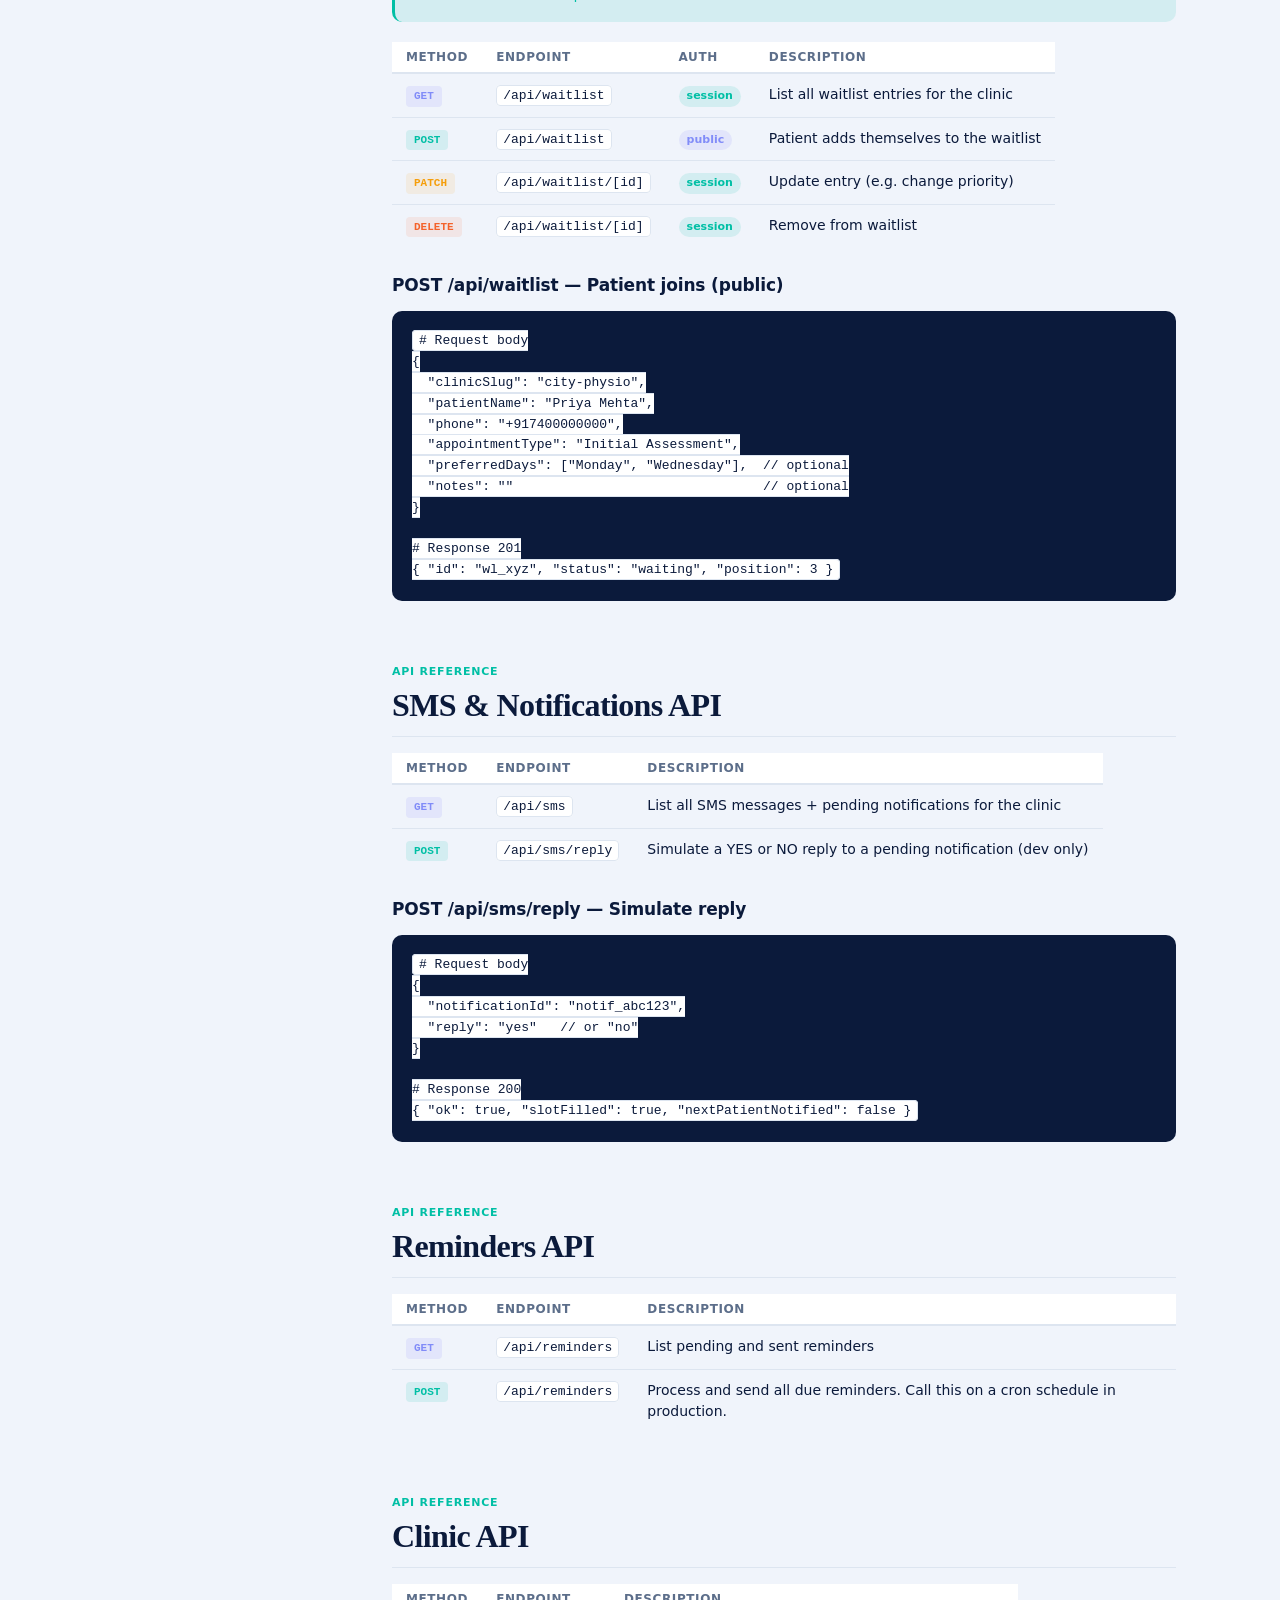
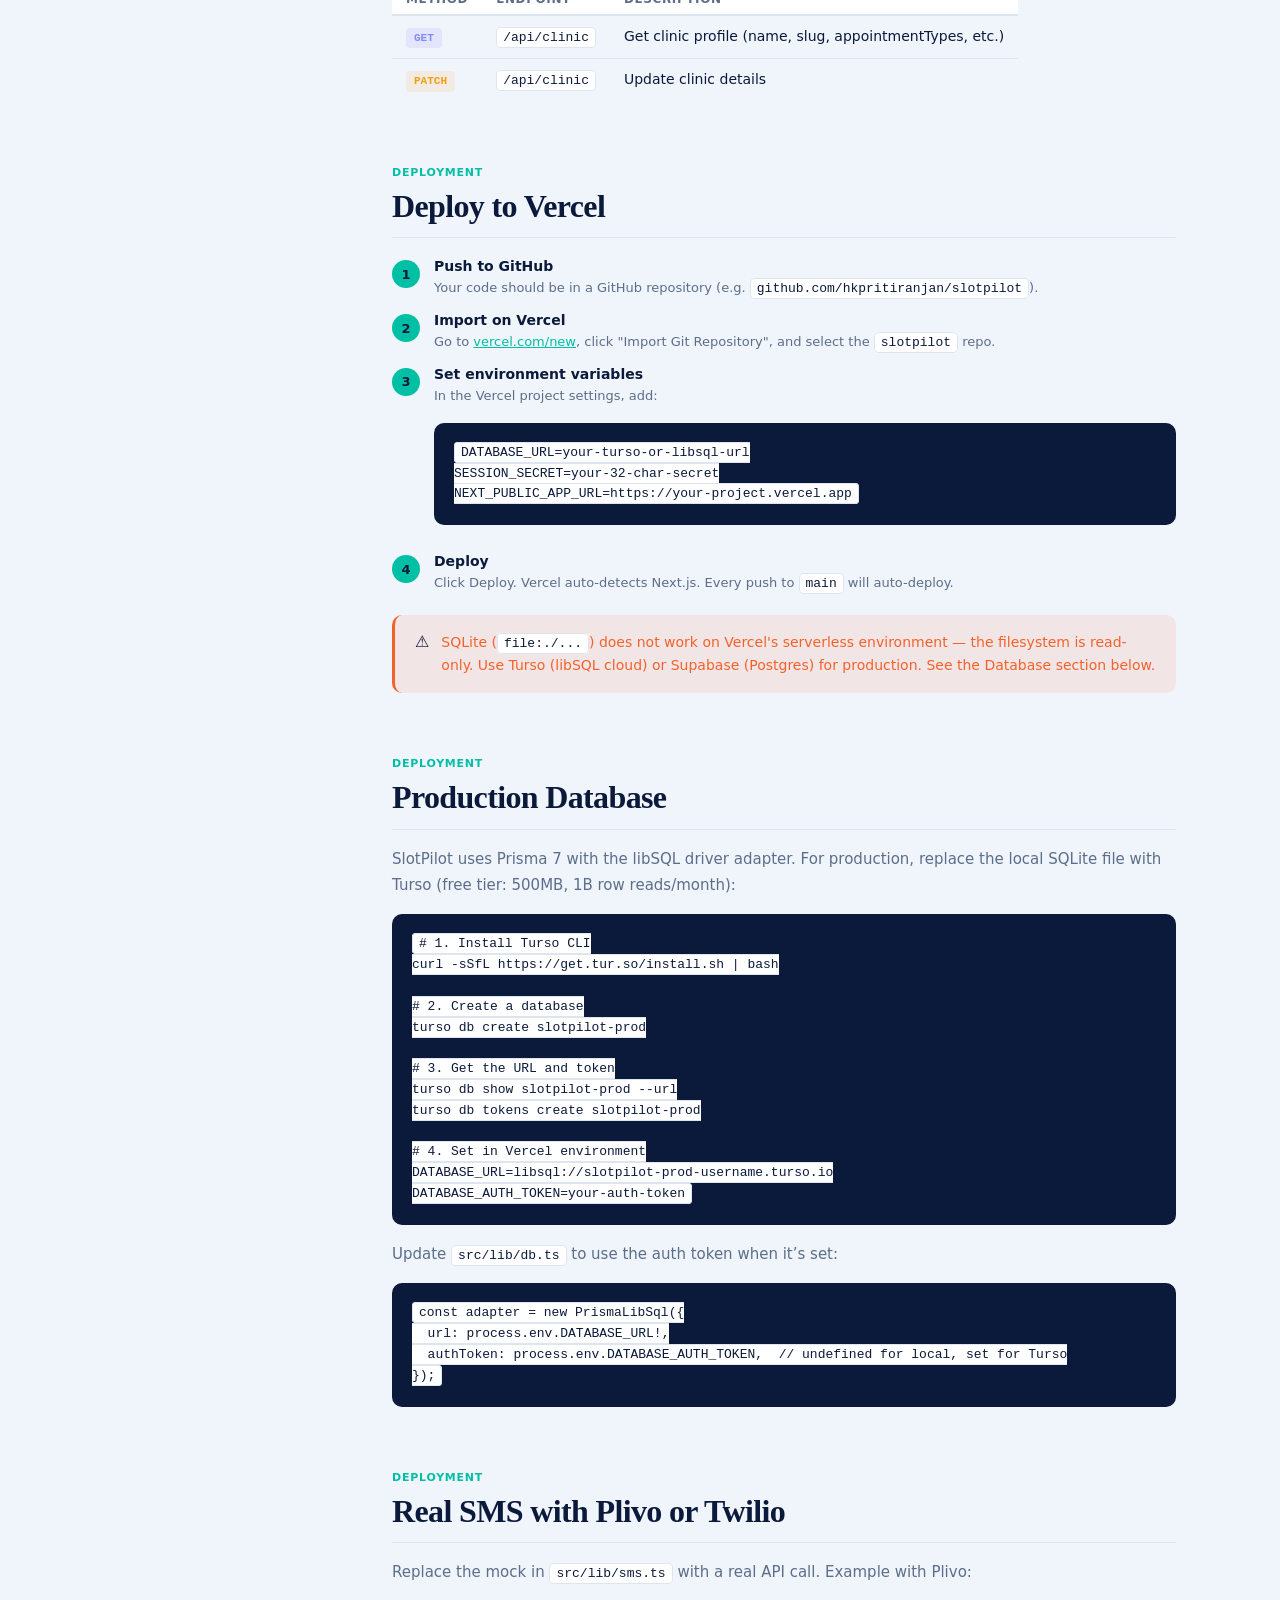
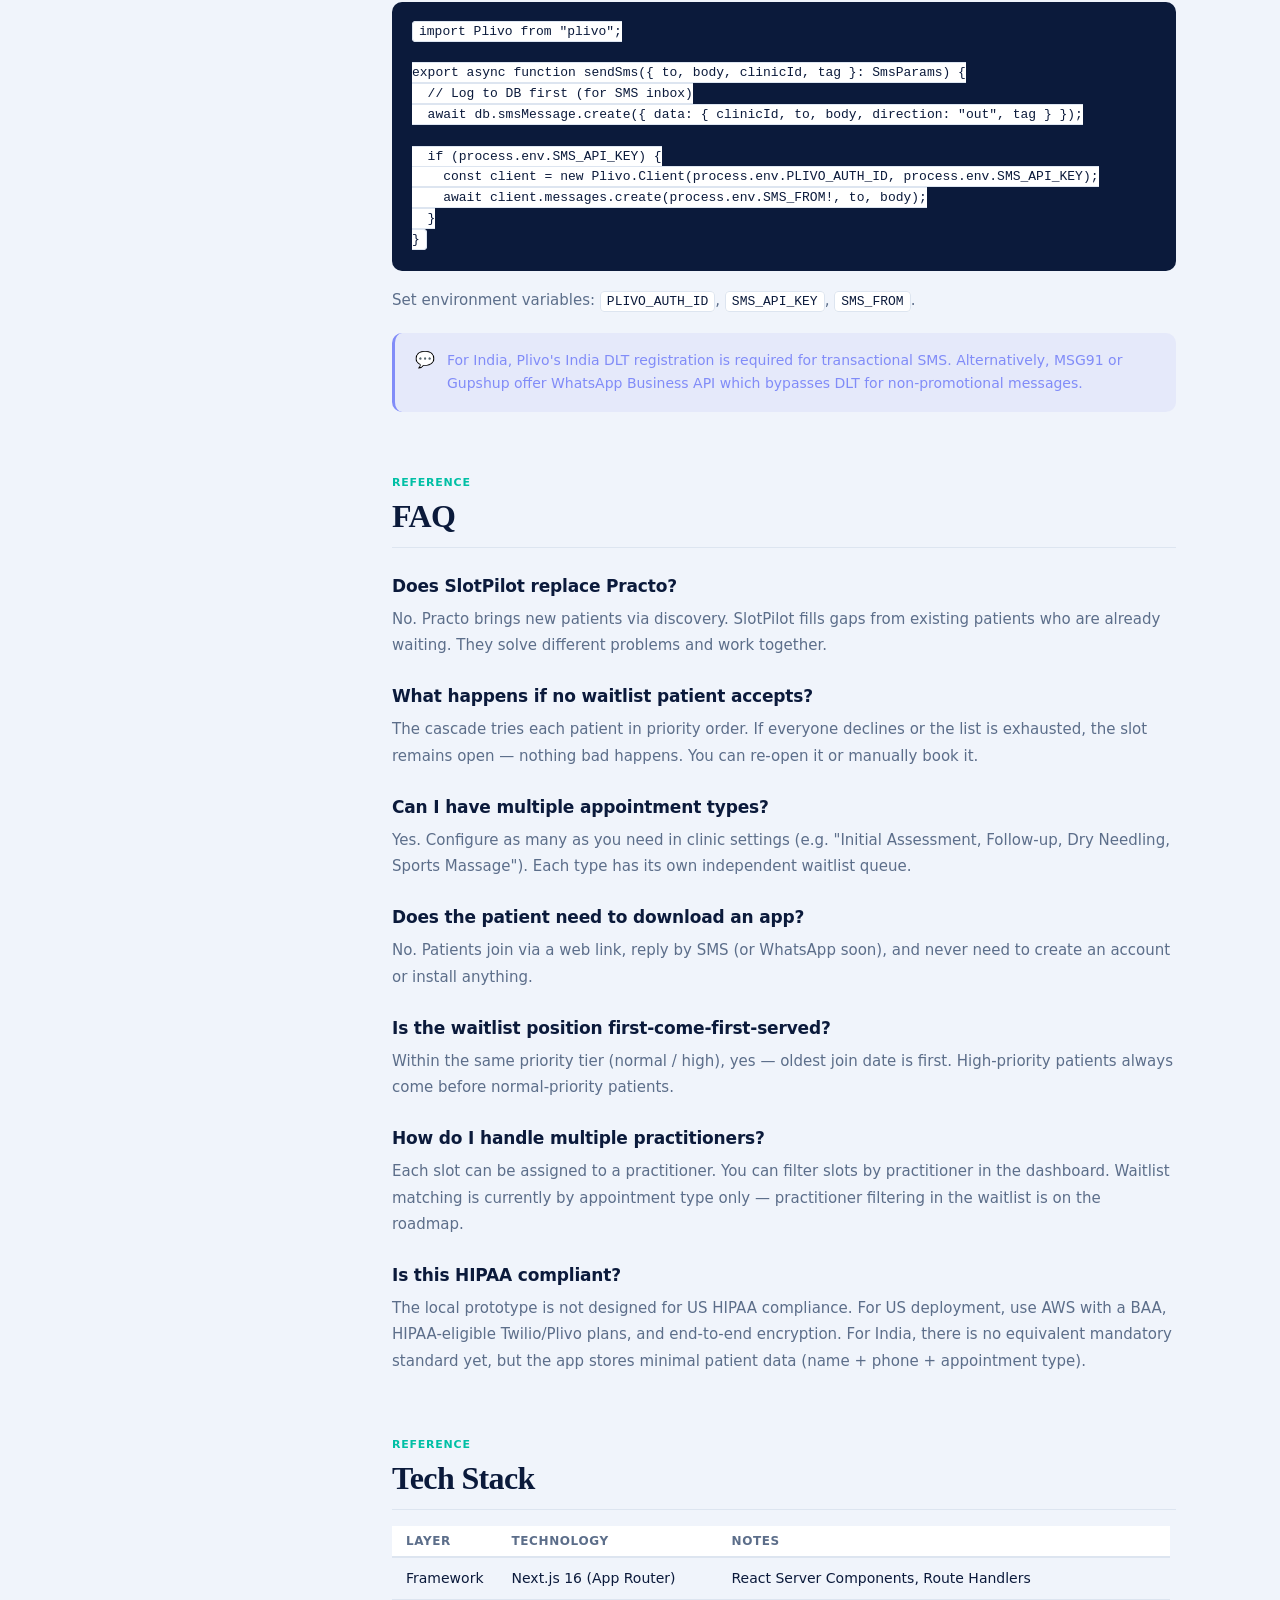
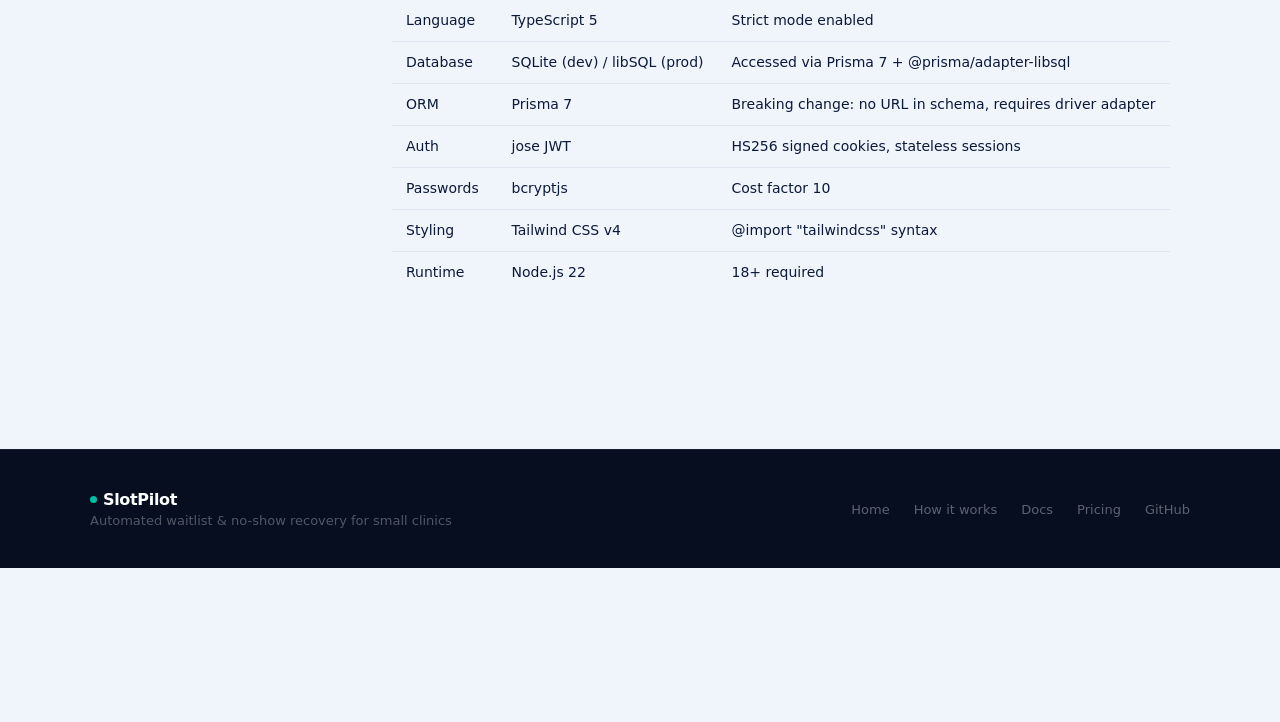
==== commit 68751bd3: "Replace Hindi i18n with English, French, and Romanian Splits translations into separate locale files" ====
--- a/docs.html
+++ b/docs.html
@@ -89,7 +89,14 @@
     <a class="nav-link dark-link" href="how-it-works.html" data-i18n="nav.how">How it works</a>
     <a class="nav-link dark-link active" href="docs.html" data-i18n="nav.docs">Docs</a>
     <button class="nav-theme dark-btn" id="themeBtn" aria-label="Toggle theme">&#9681;</button>
-    <button class="nav-lang dark-btn" id="langBtn" aria-label="हिंदी में बदलें">हि</button>
+    <div class="lang-picker">
+      <button class="lang-trigger dark-btn" id="langTrigger" aria-haspopup="listbox" aria-label="Select language">EN &#9662;</button>
+      <div class="lang-dropdown" id="langDropdown" role="listbox">
+        <button class="lang-option active" data-lang="en">English</button>
+        <button class="lang-option" data-lang="fr">Français</button>
+        <button class="lang-option" data-lang="ro">Română</button>
+      </div>
+    </div>
     <a class="nav-cta" href="index.html#pricing" data-i18n="nav.startFree">Start free &rarr;</a>
   </div>
 </nav>
@@ -651,6 +658,9 @@
 const obs=new IntersectionObserver((entries)=>{entries.forEach(e=>{if(e.isIntersecting){const id=e.target.id;links.forEach(l=>{l.classList.toggle('active',l.getAttribute('href')==='#'+id);});};});},{threshold:0.3,rootMargin:'-80px 0px -60% 0px'});
 sections.forEach(s=>obs.observe(s));
 </script>
+<script src="locales/en.js"></script>
+<script src="locales/fr.js"></script>
+<script src="locales/ro.js"></script>
 <script src="i18n.js"></script>
 </body>
 </html>
--- a/style.css
+++ b/style.css
@@ -46,11 +46,18 @@
 .nav-cta:hover{background:#00D4B8;transform:translateY(-1px);}
 .nav-theme{background:transparent;border:1px solid rgba(255,255,255,0.2);color:rgba(255,255,255,0.6);cursor:pointer;width:30px;height:30px;border-radius:8px;font-size:13px;display:flex;align-items:center;justify-content:center;transition:border-color .2s;}
 .nav-theme.dark-btn{border-color:var(--border);color:var(--ash);}
-.nav-lang{background:transparent;border:1px solid rgba(255,255,255,0.2);color:rgba(255,255,255,0.75);cursor:pointer;padding:0 10px;height:30px;border-radius:8px;font-size:13px;font-weight:700;font-family:inherit;display:flex;align-items:center;justify-content:center;transition:border-color .2s,color .2s;white-space:nowrap;letter-spacing:0.01em;}
-.nav-lang:hover{border-color:var(--teal);color:#fff;}
-.nav-lang.dark-btn{border-color:var(--border);color:var(--ash);}
-.nav-lang.dark-btn:hover{border-color:var(--teal);color:var(--ink);}
-@media(max-width:640px){.nav-links .nav-link:not(.nav-cta){display:none;}}
+/* LANGUAGE PICKER */
+.lang-picker{position:relative;}
+.lang-trigger{background:transparent;border:1px solid rgba(255,255,255,0.2);color:rgba(255,255,255,0.75);cursor:pointer;padding:0 10px;height:30px;border-radius:8px;font-size:13px;font-weight:700;font-family:inherit;display:flex;align-items:center;gap:2px;transition:border-color .2s,color .2s;white-space:nowrap;letter-spacing:0.02em;}
+.lang-trigger:hover,.lang-trigger:focus-visible{border-color:var(--teal);color:#fff;outline:none;}
+.lang-trigger.dark-btn{border-color:var(--border);color:var(--ash);}
+.lang-trigger.dark-btn:hover{border-color:var(--teal);color:var(--ink);}
+.lang-dropdown{display:none;position:absolute;top:calc(100% + 6px);right:0;background:var(--surface);border:1px solid var(--border);border-radius:10px;box-shadow:0 8px 24px rgba(0,0,0,0.14);min-width:130px;overflow:hidden;z-index:200;}
+.lang-dropdown.open{display:block;}
+.lang-option{display:block;width:100%;text-align:left;padding:9px 14px;background:transparent;border:none;font-size:13px;color:var(--ink);cursor:pointer;font-family:inherit;transition:background .15s,color .15s;line-height:1;}
+.lang-option:hover{background:var(--teal-t);}
+.lang-option.active{color:var(--teal);font-weight:700;}
+@media(max-width:640px){.lang-picker{display:none;}.nav-links .nav-link:not(.nav-cta){display:none;}}
 
 /* BUTTONS */
 .btn-primary{background:var(--teal);color:var(--midnight);padding:13px 26px;border-radius:10px;font-size:15px;font-weight:700;text-decoration:none;transition:background .2s,transform .15s,box-shadow .2s;box-shadow:0 4px 20px rgba(0,191,165,0.25);letter-spacing:-0.01em;display:inline-block;}
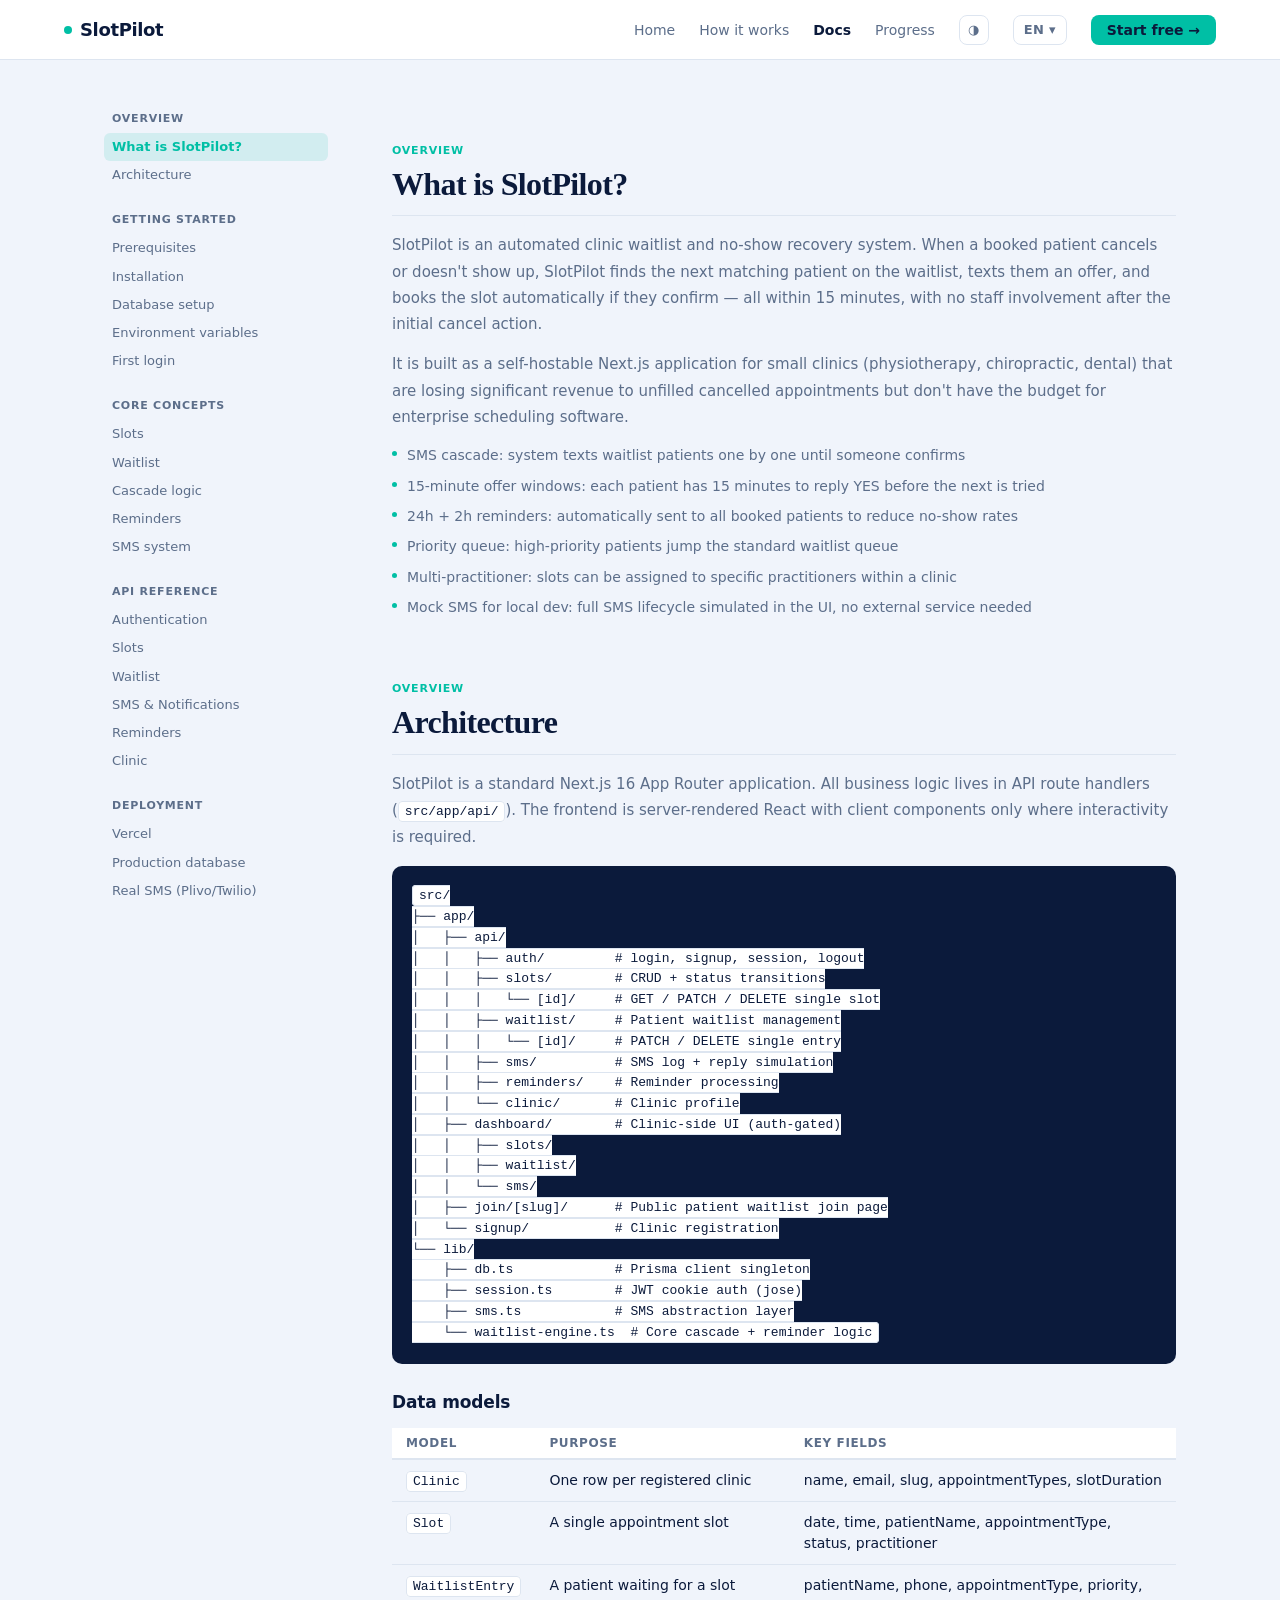
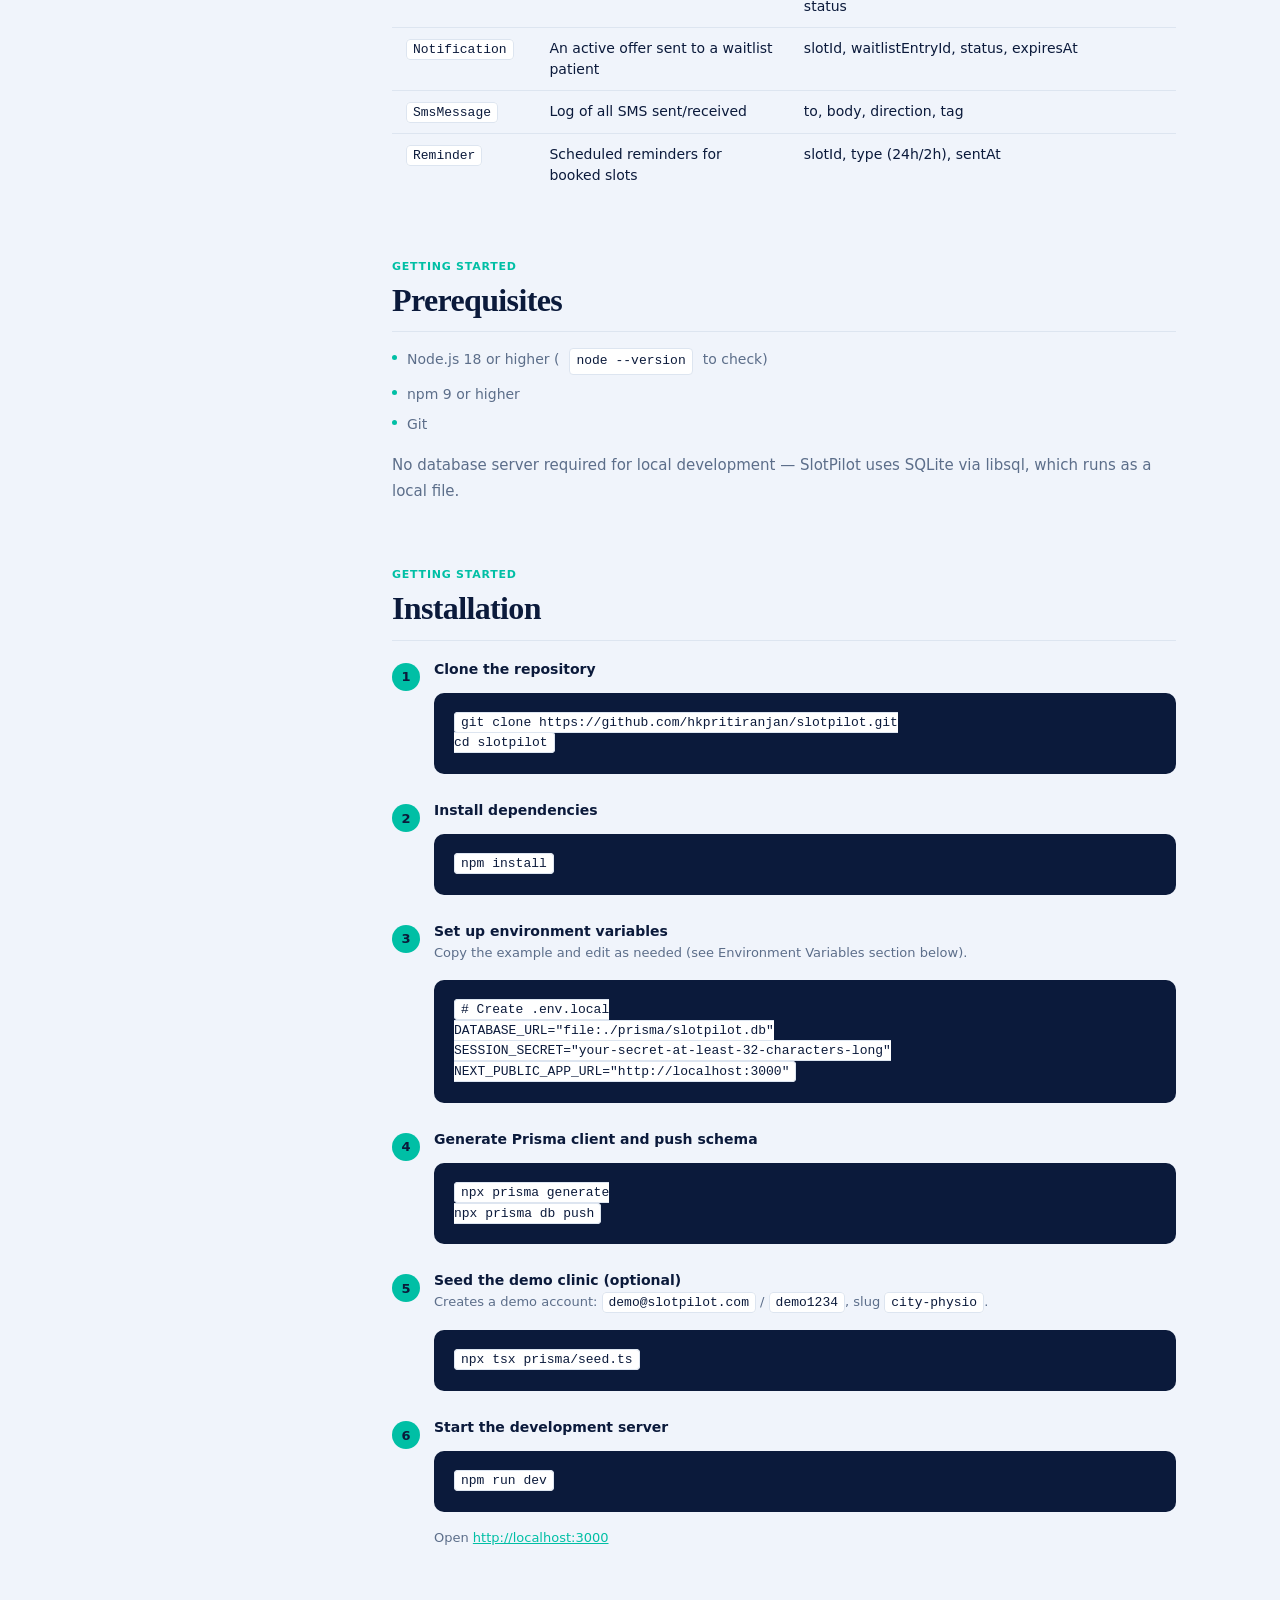
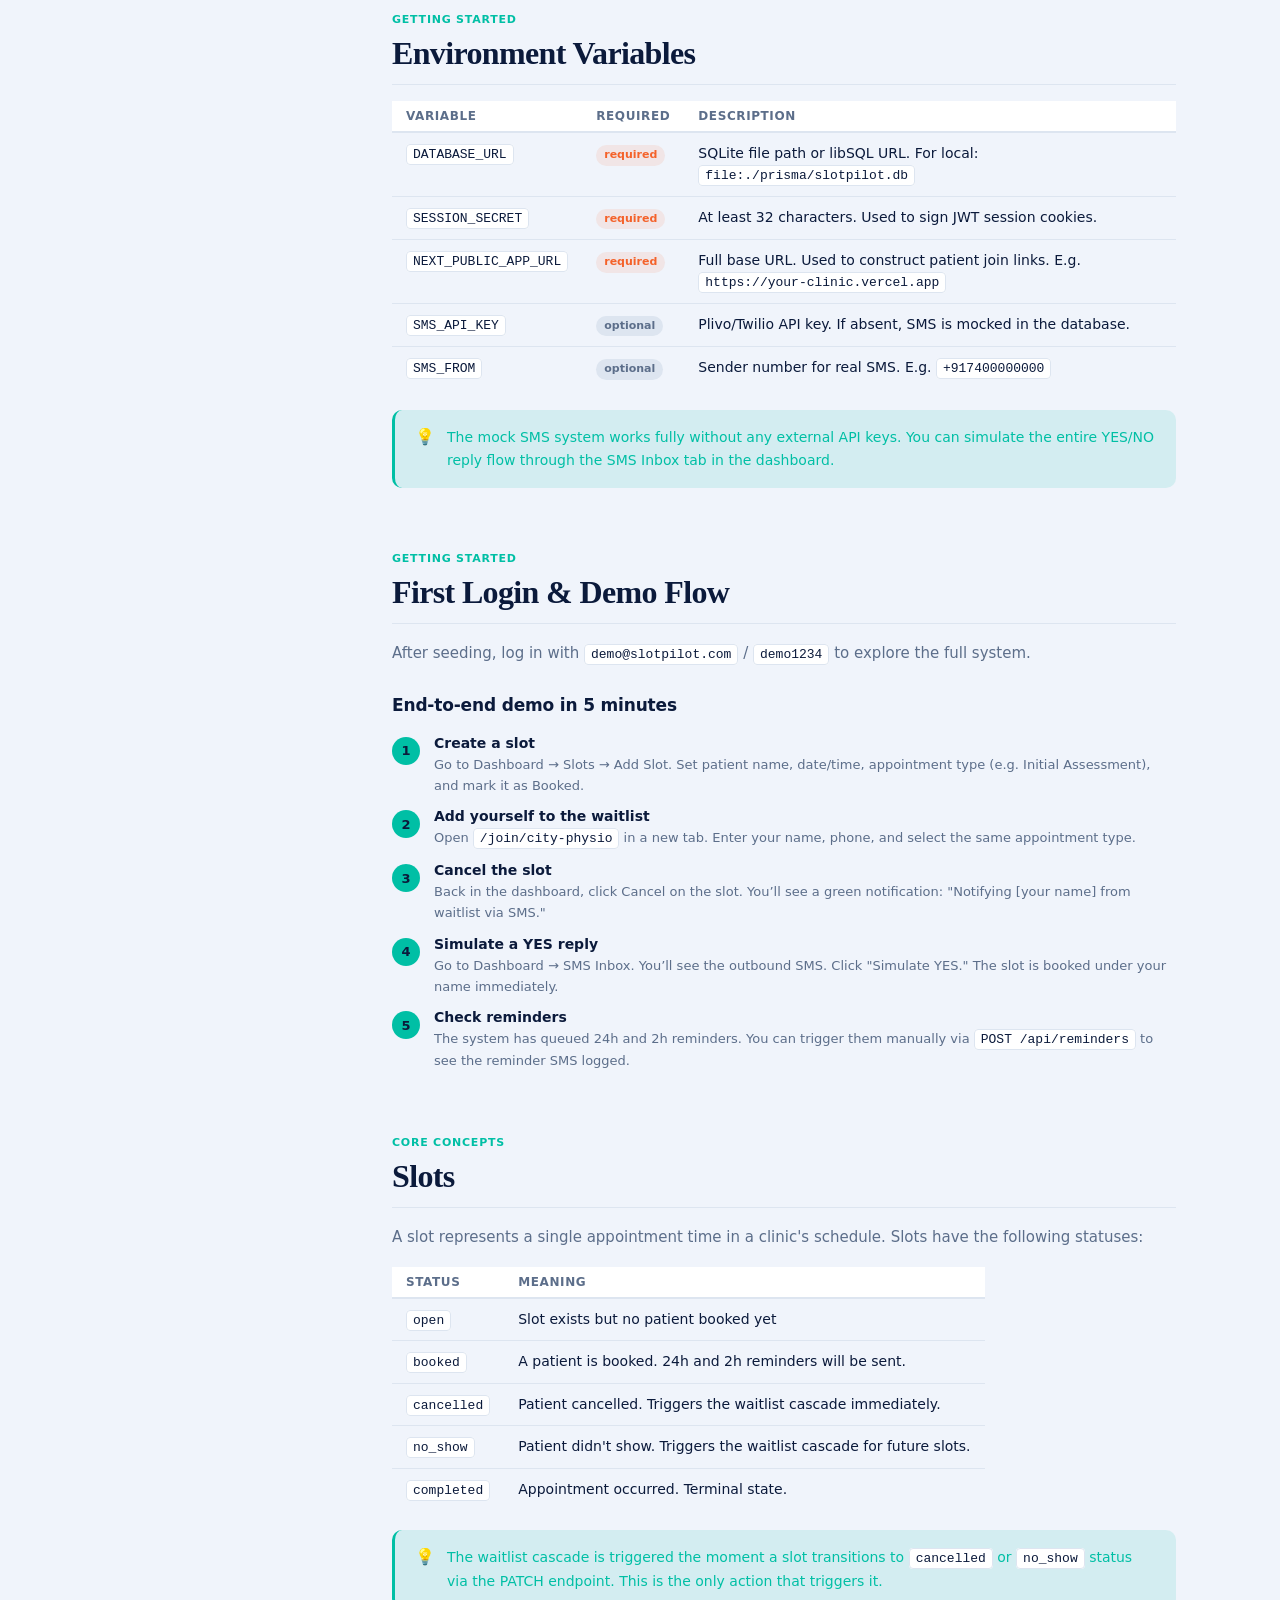
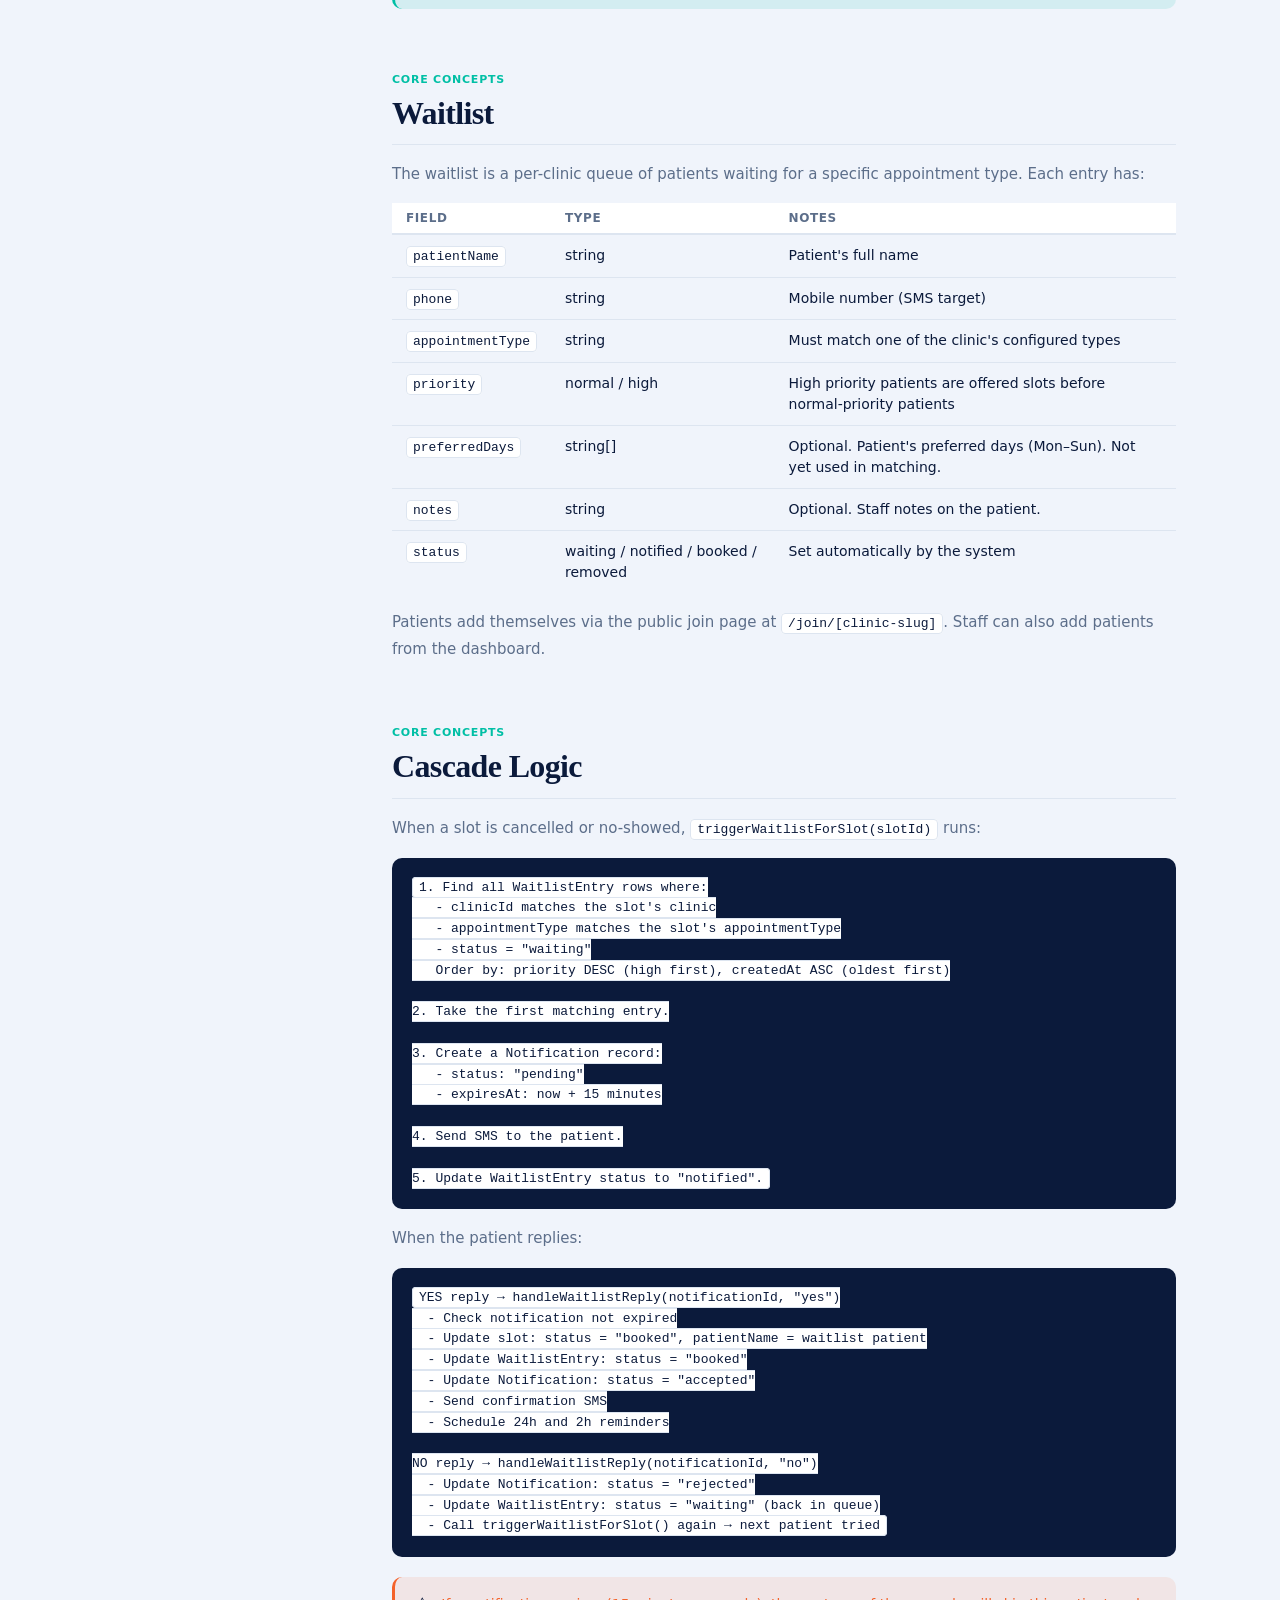
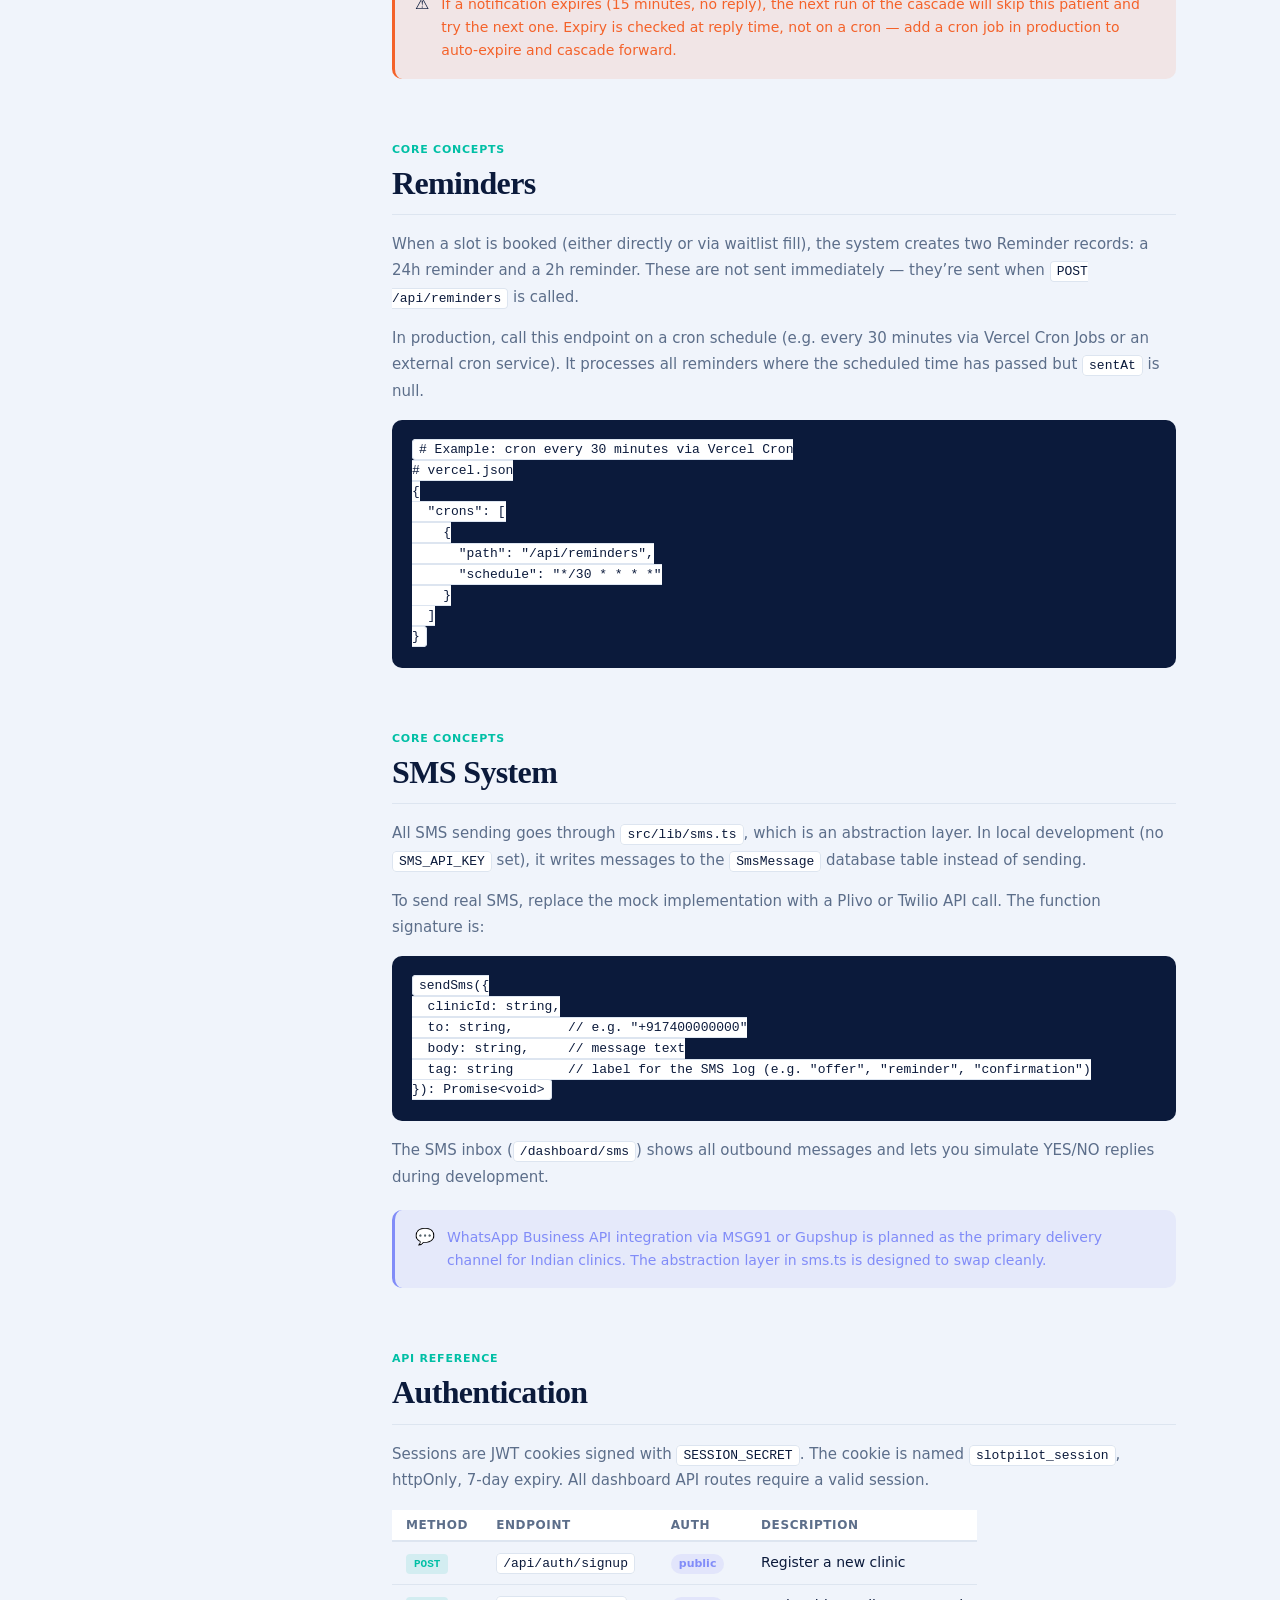
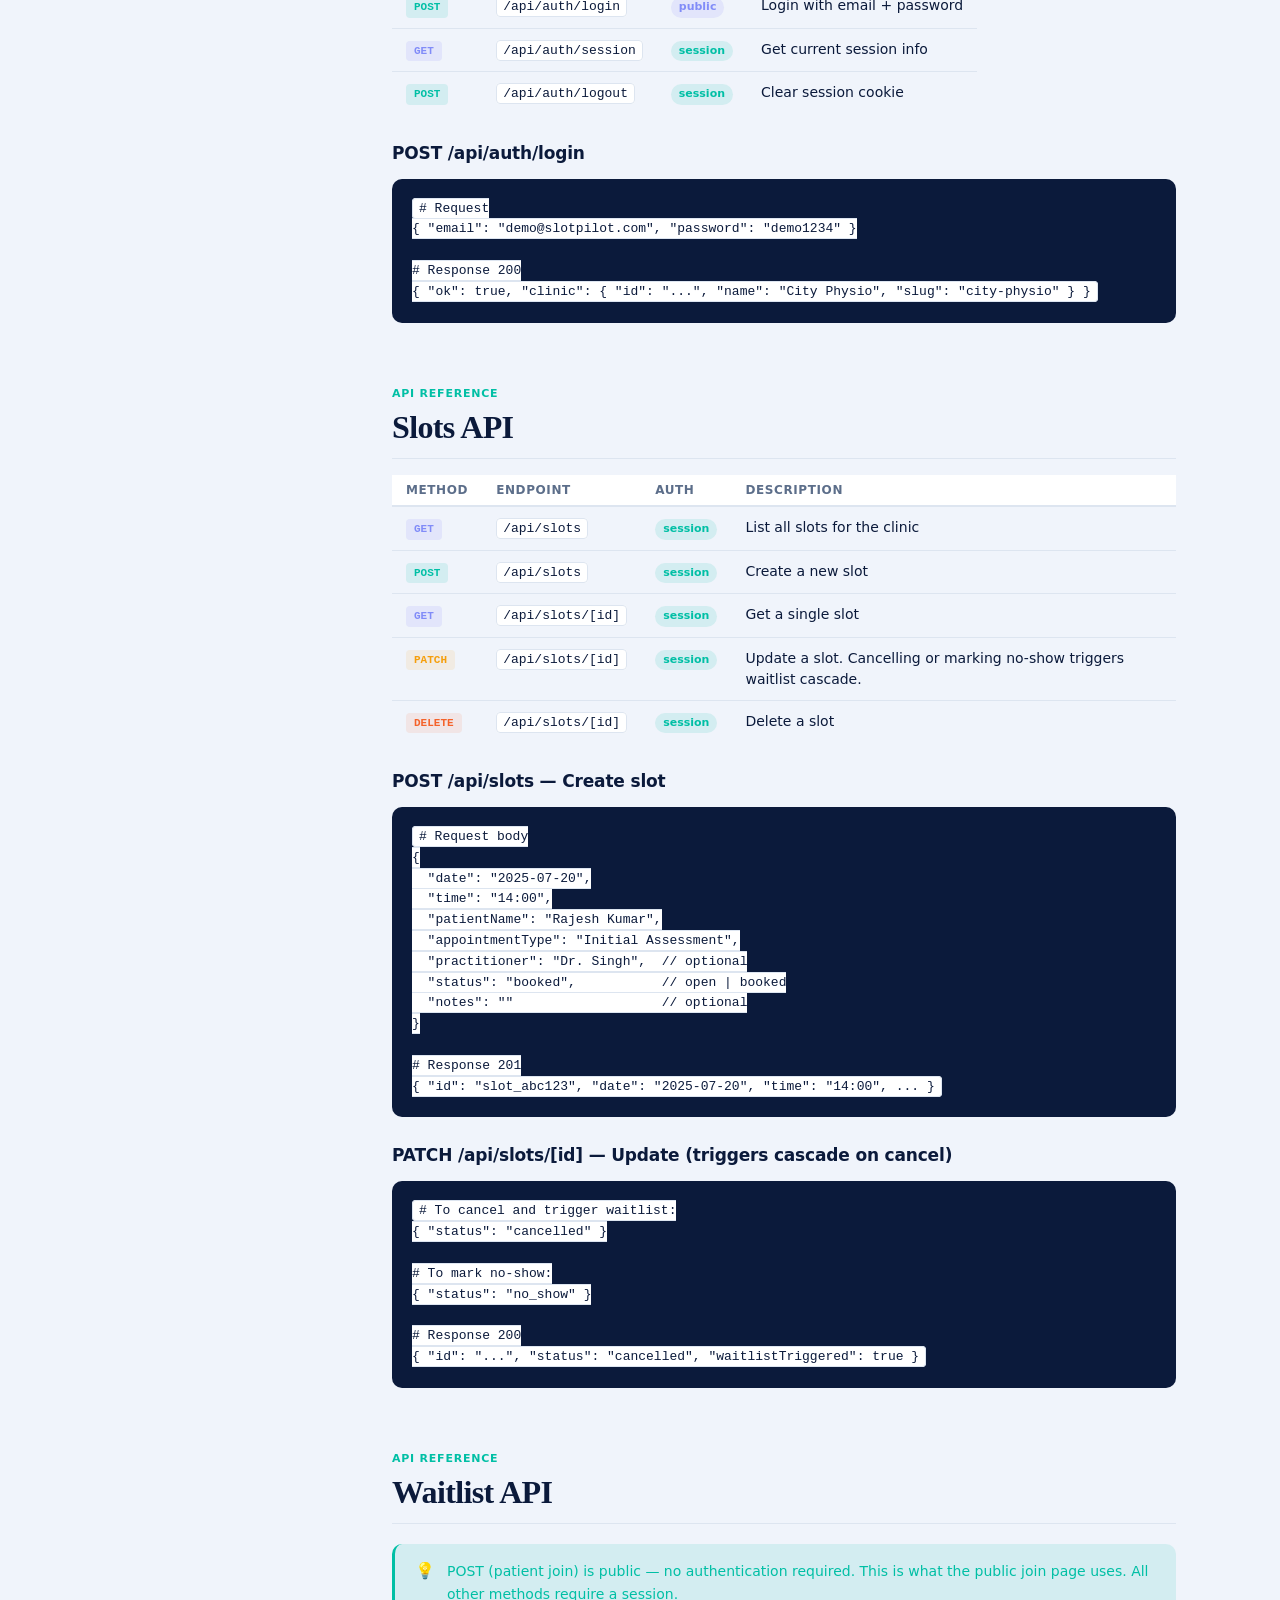
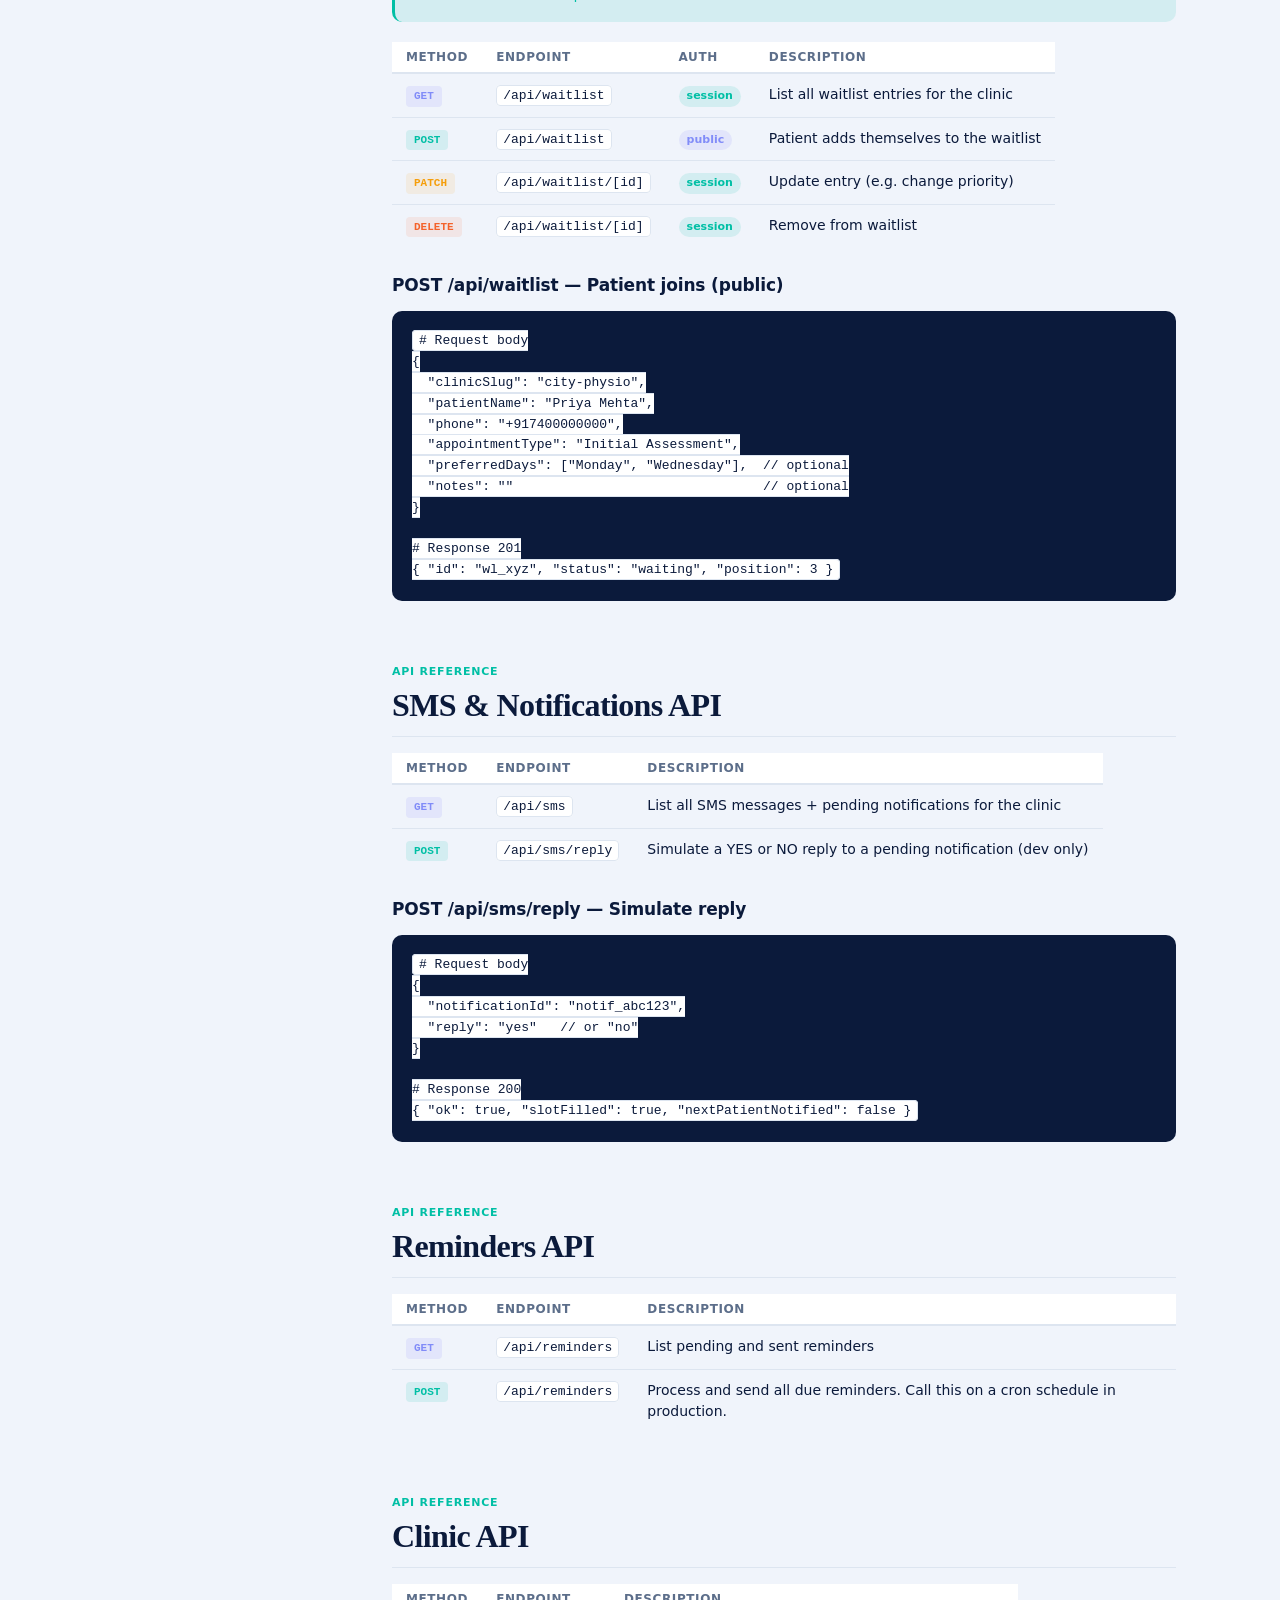
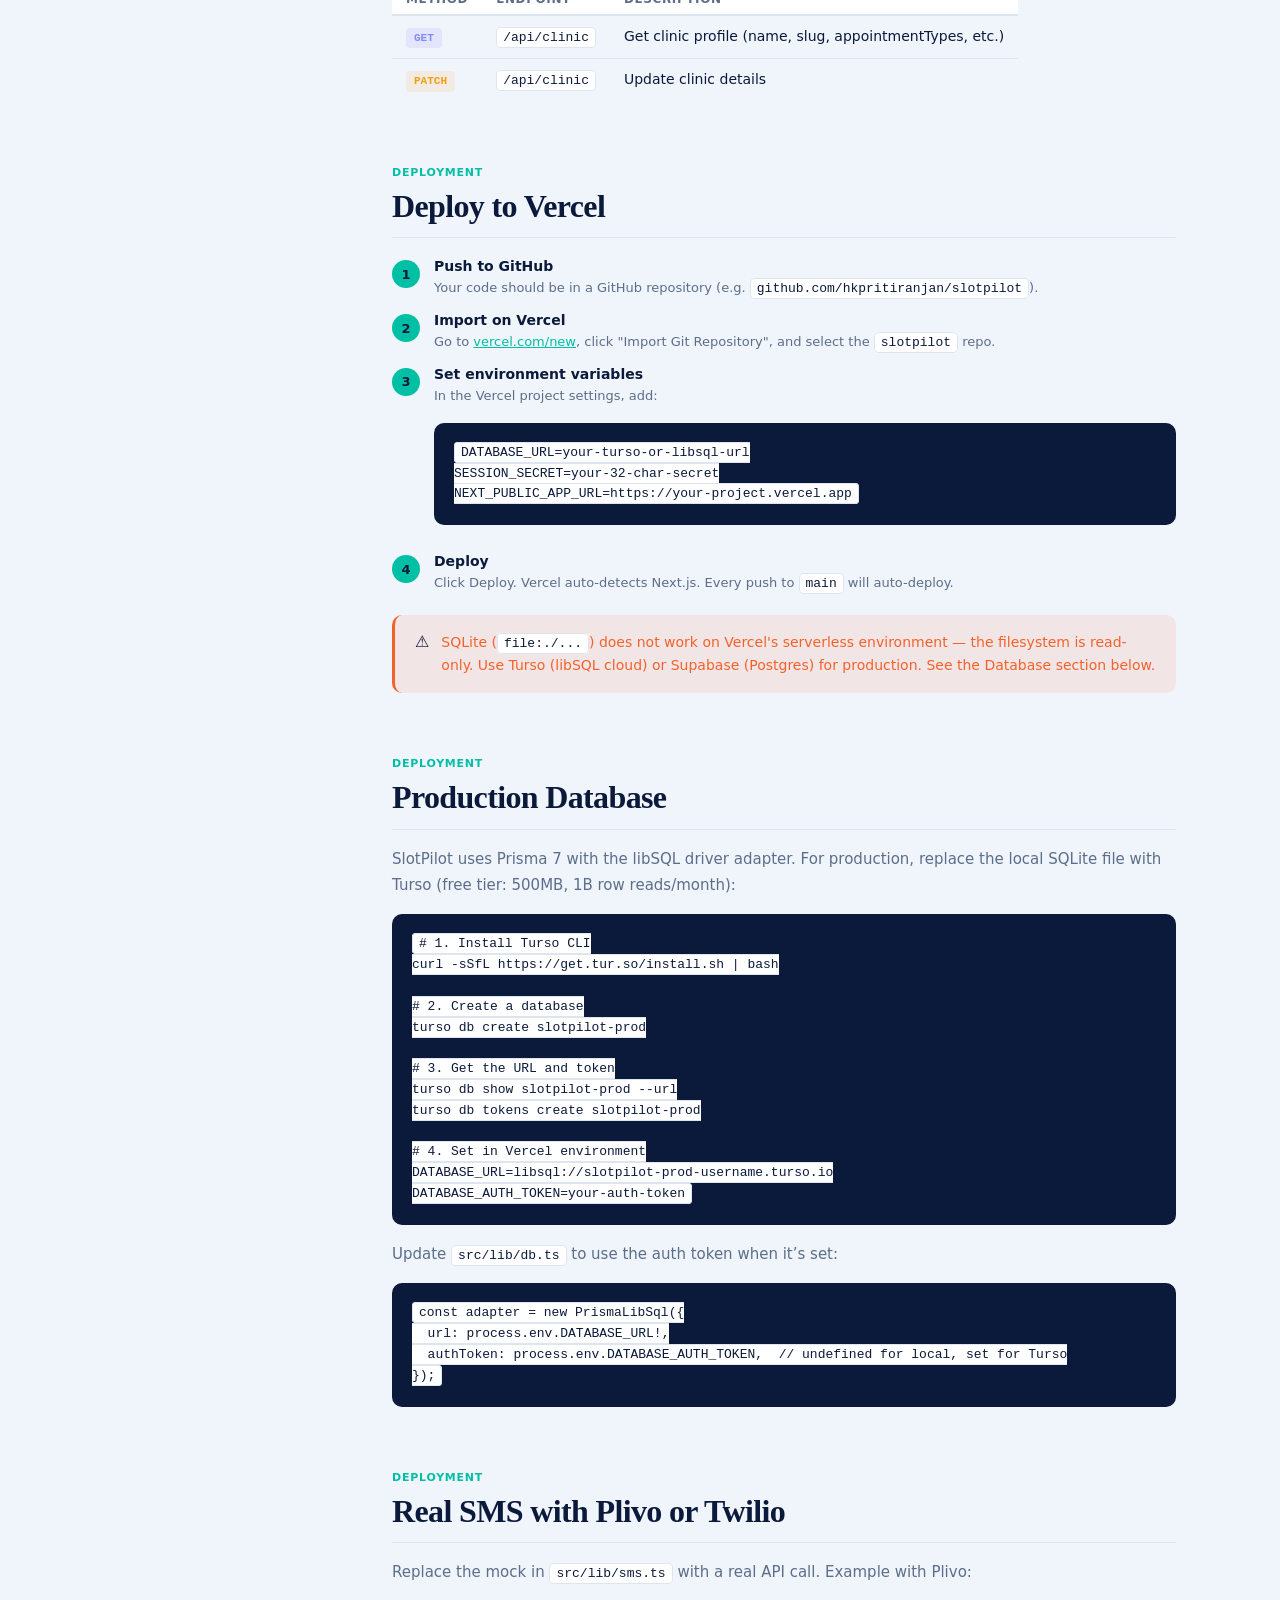
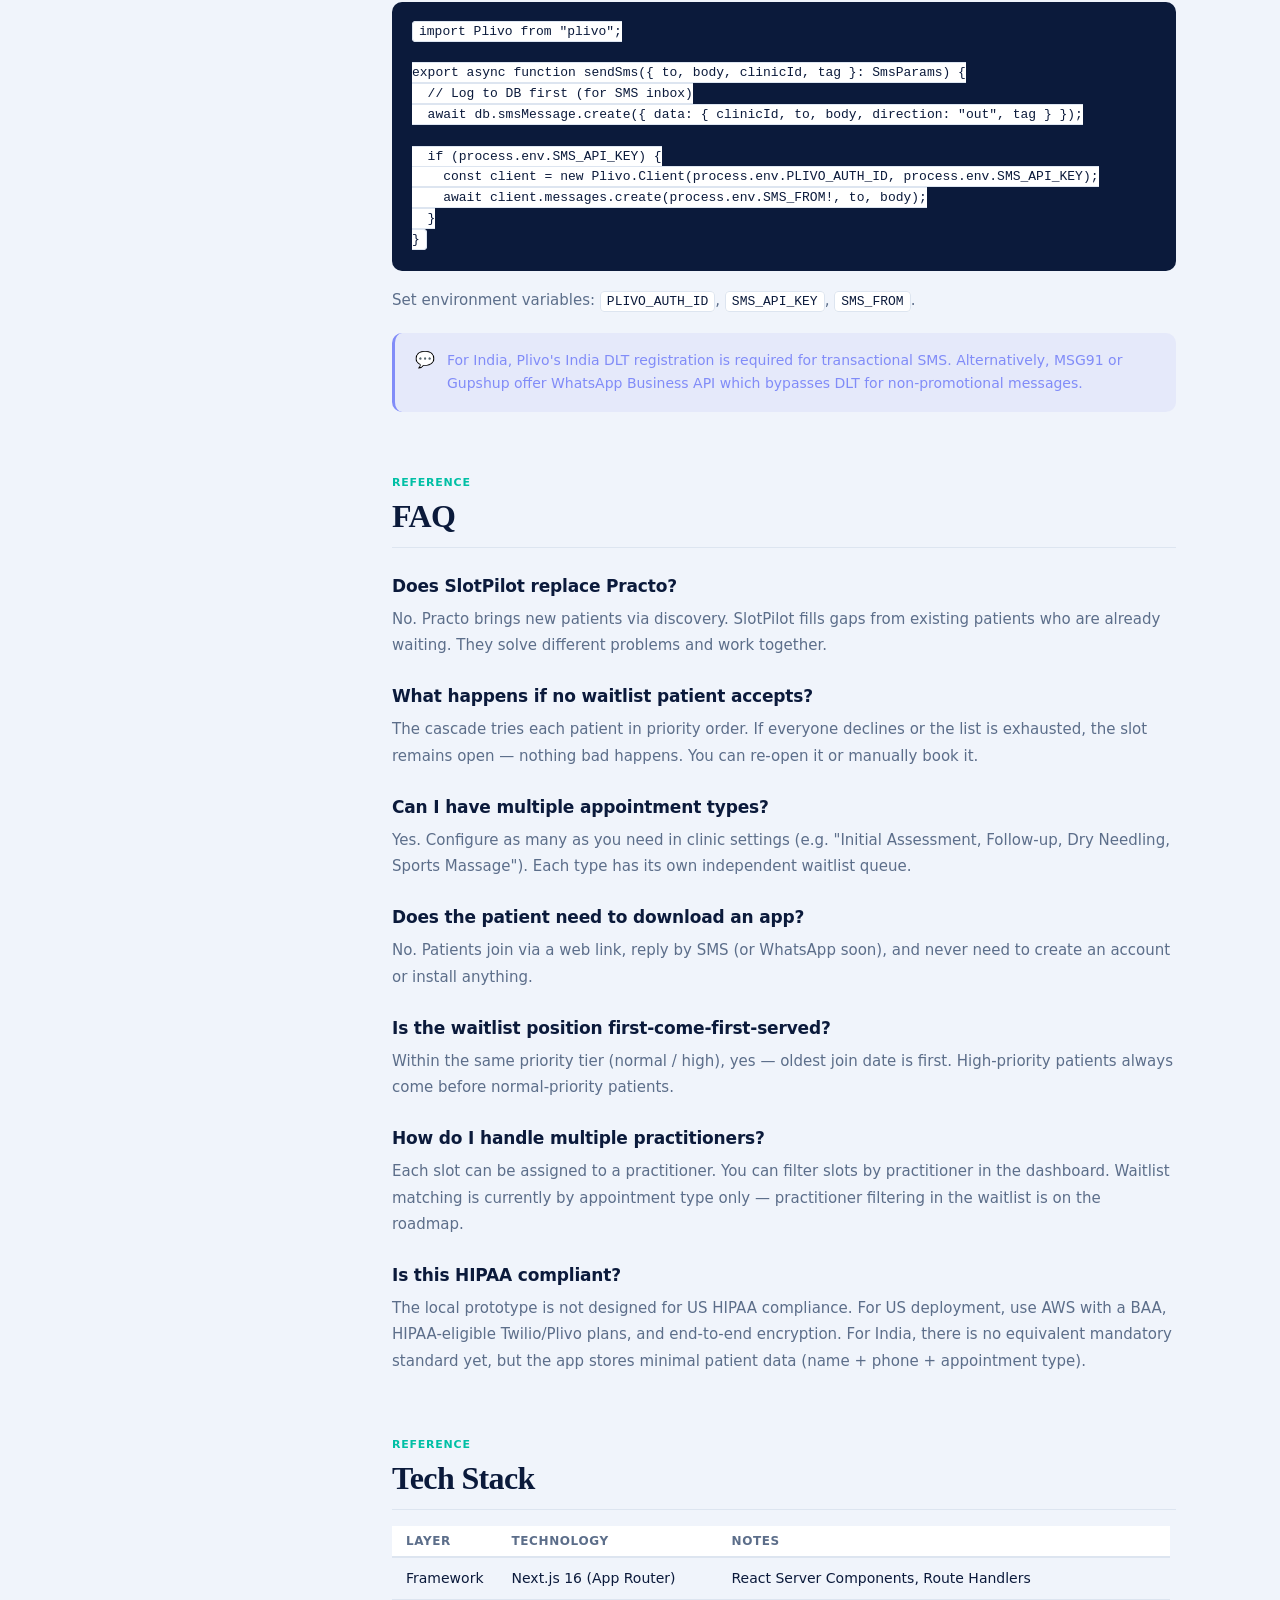
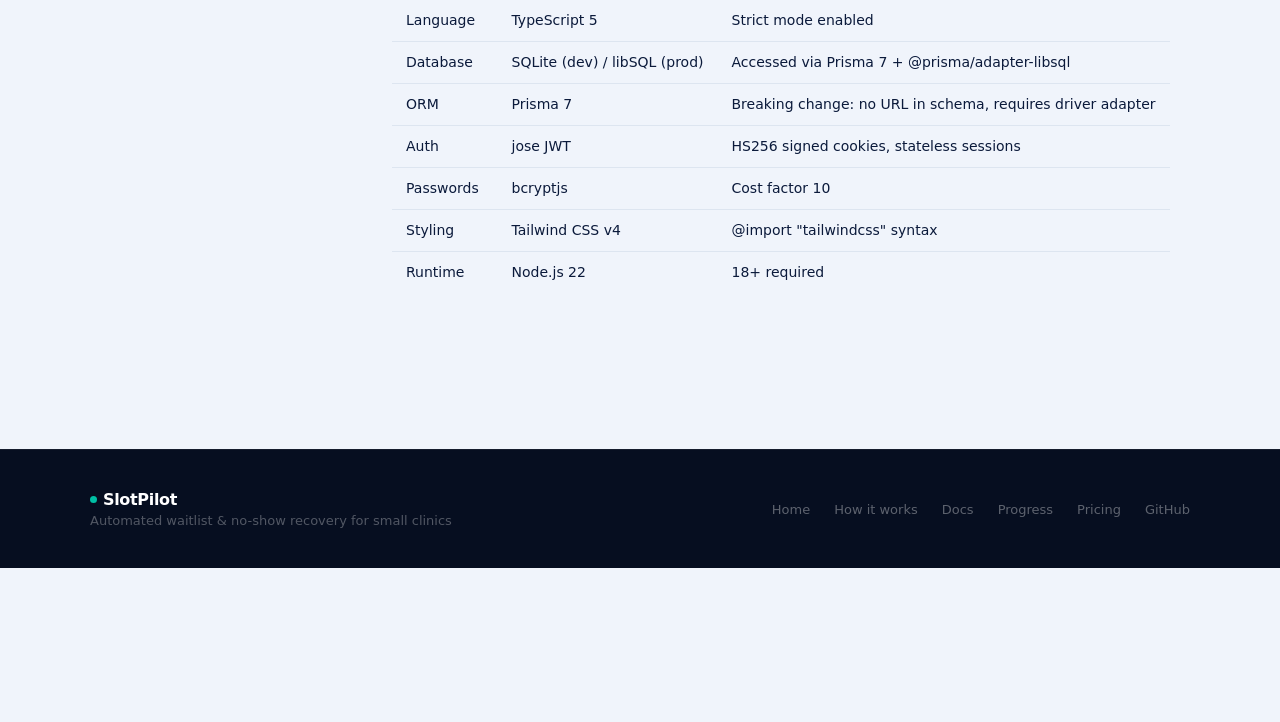
==== commit 7e5c3bbd: "Add progress page and update site to reflect Phase 1 live status - New progress.html: full build log" ====
--- a/docs.html
+++ b/docs.html
@@ -88,6 +88,7 @@
     <a class="nav-link dark-link" href="index.html" data-i18n="nav.home">Home</a>
     <a class="nav-link dark-link" href="how-it-works.html" data-i18n="nav.how">How it works</a>
     <a class="nav-link dark-link active" href="docs.html" data-i18n="nav.docs">Docs</a>
+    <a class="nav-link dark-link" href="progress.html" data-i18n="nav.progress">Progress</a>
     <button class="nav-theme dark-btn" id="themeBtn" aria-label="Toggle theme">&#9681;</button>
     <div class="lang-picker">
       <button class="lang-trigger dark-btn" id="langTrigger" aria-haspopup="listbox" aria-label="Select language">EN &#9662;</button>
@@ -95,6 +96,11 @@
         <button class="lang-option active" data-lang="en">English</button>
         <button class="lang-option" data-lang="fr">Français</button>
         <button class="lang-option" data-lang="ro">Română</button>
+        <button class="lang-option" data-lang="de">Deutsch</button>
+        <button class="lang-option" data-lang="es">Español</button>
+        <button class="lang-option" data-lang="it">Italiano</button>
+        <button class="lang-option" data-lang="pt">Português</button>
+        <button class="lang-option" data-lang="ja">日本語</button>
       </div>
     </div>
     <a class="nav-cta" href="index.html#pricing" data-i18n="nav.startFree">Start free &rarr;</a>
@@ -643,6 +649,7 @@
       <a class="footer-link" href="index.html" data-i18n="footer.home">Home</a>
       <a class="footer-link" href="how-it-works.html" data-i18n="footer.how">How it works</a>
       <a class="footer-link" href="docs.html" data-i18n="footer.docs">Docs</a>
+      <a class="footer-link" href="progress.html" data-i18n="footer.progress">Progress</a>
       <a class="footer-link" href="index.html#pricing" data-i18n="footer.pricing">Pricing</a>
       <a class="footer-link" href="https://github.com/hkpritiranjan/slotpilot" target="_blank" rel="noopener" data-i18n="footer.github">GitHub</a>
     </div>
@@ -661,6 +668,11 @@
 <script src="locales/en.js"></script>
 <script src="locales/fr.js"></script>
 <script src="locales/ro.js"></script>
+<script src="locales/de.js"></script>
+<script src="locales/es.js"></script>
+<script src="locales/it.js"></script>
+<script src="locales/pt.js"></script>
+<script src="locales/ja.js"></script>
 <script src="i18n.js"></script>
 </body>
 </html>
